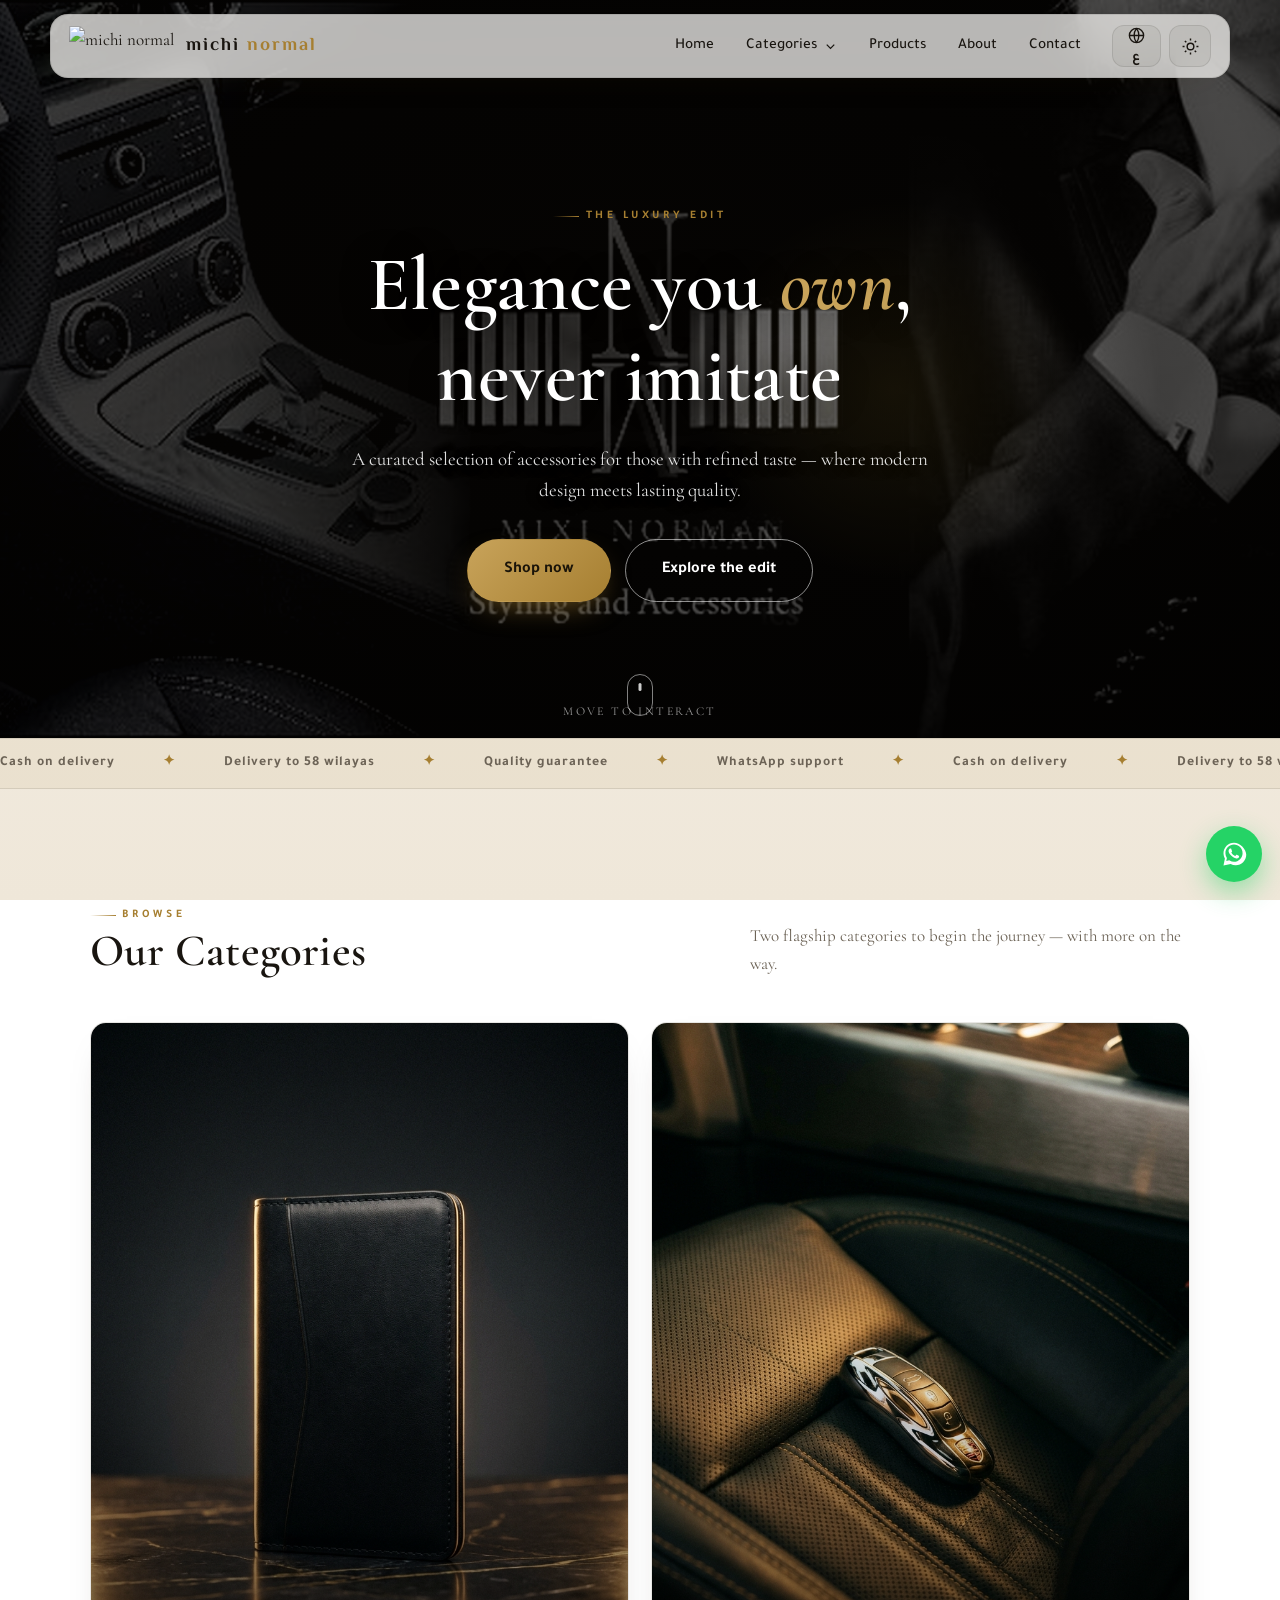
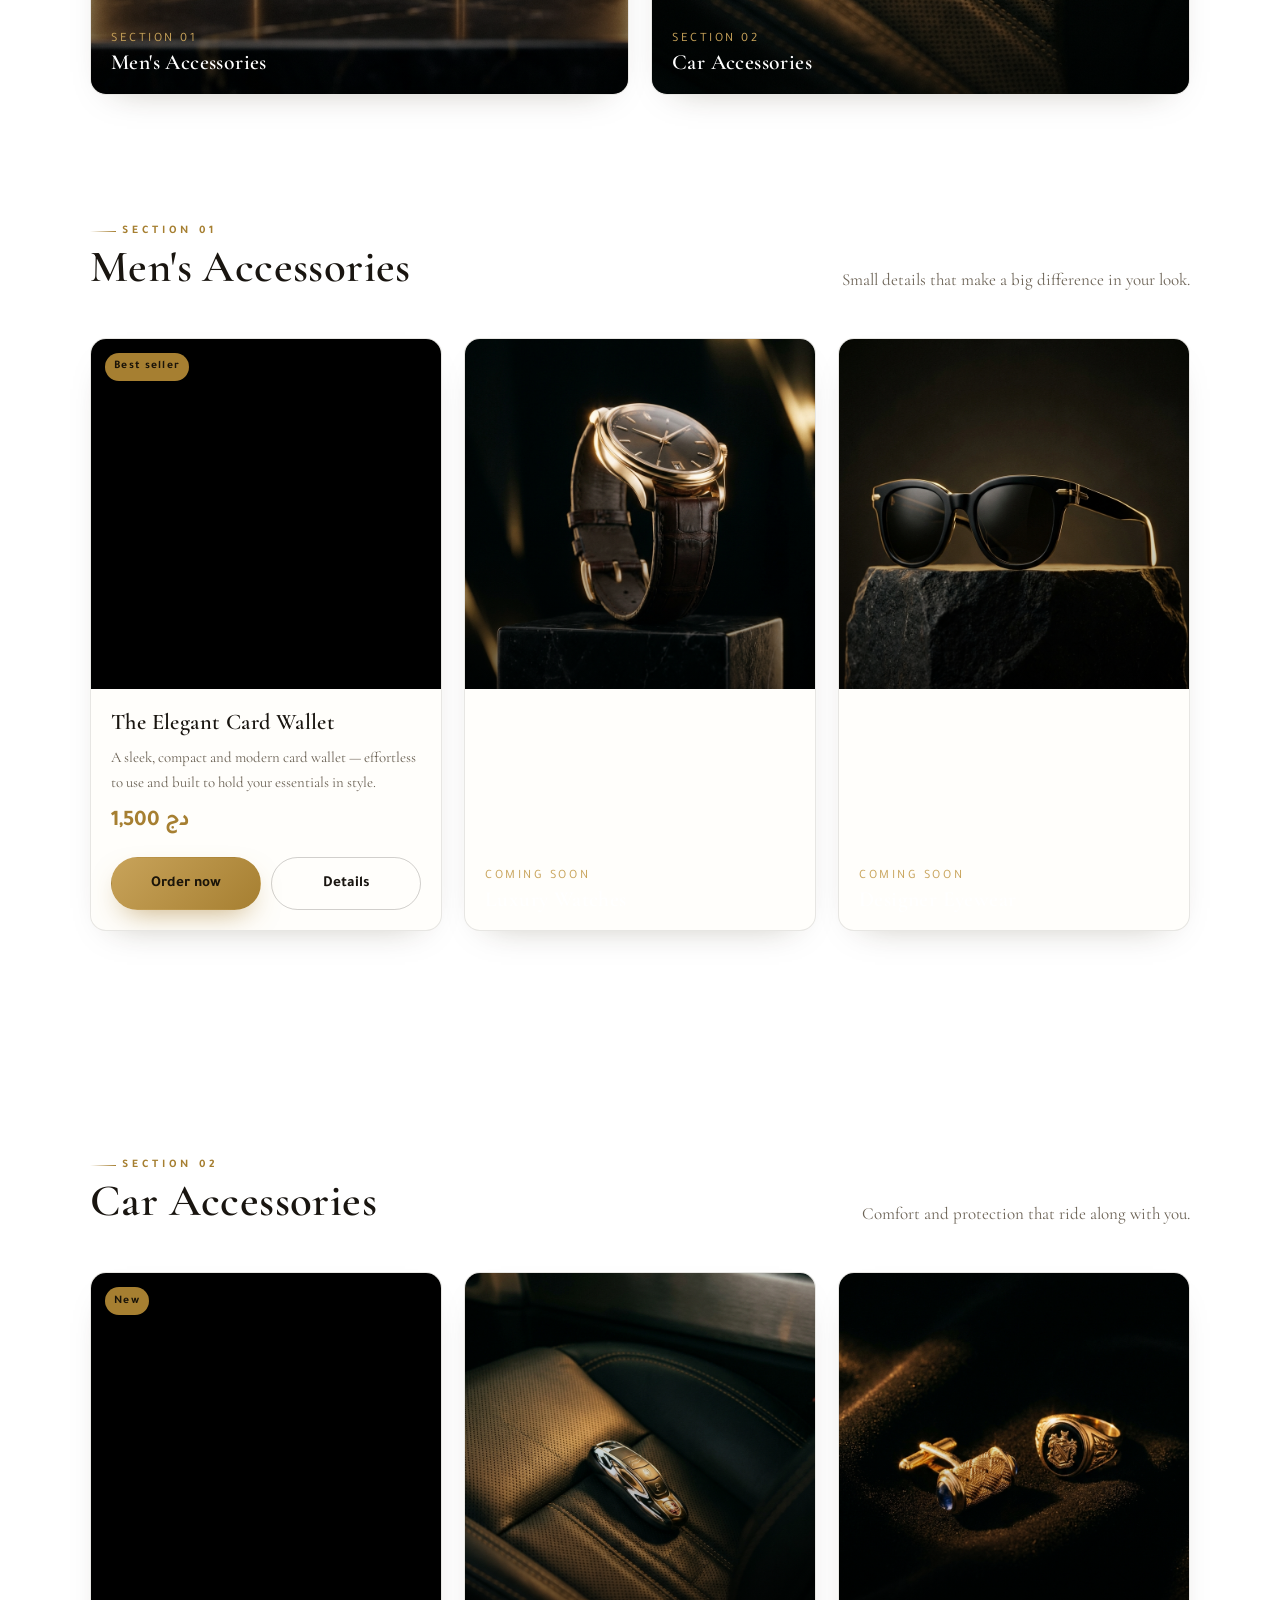
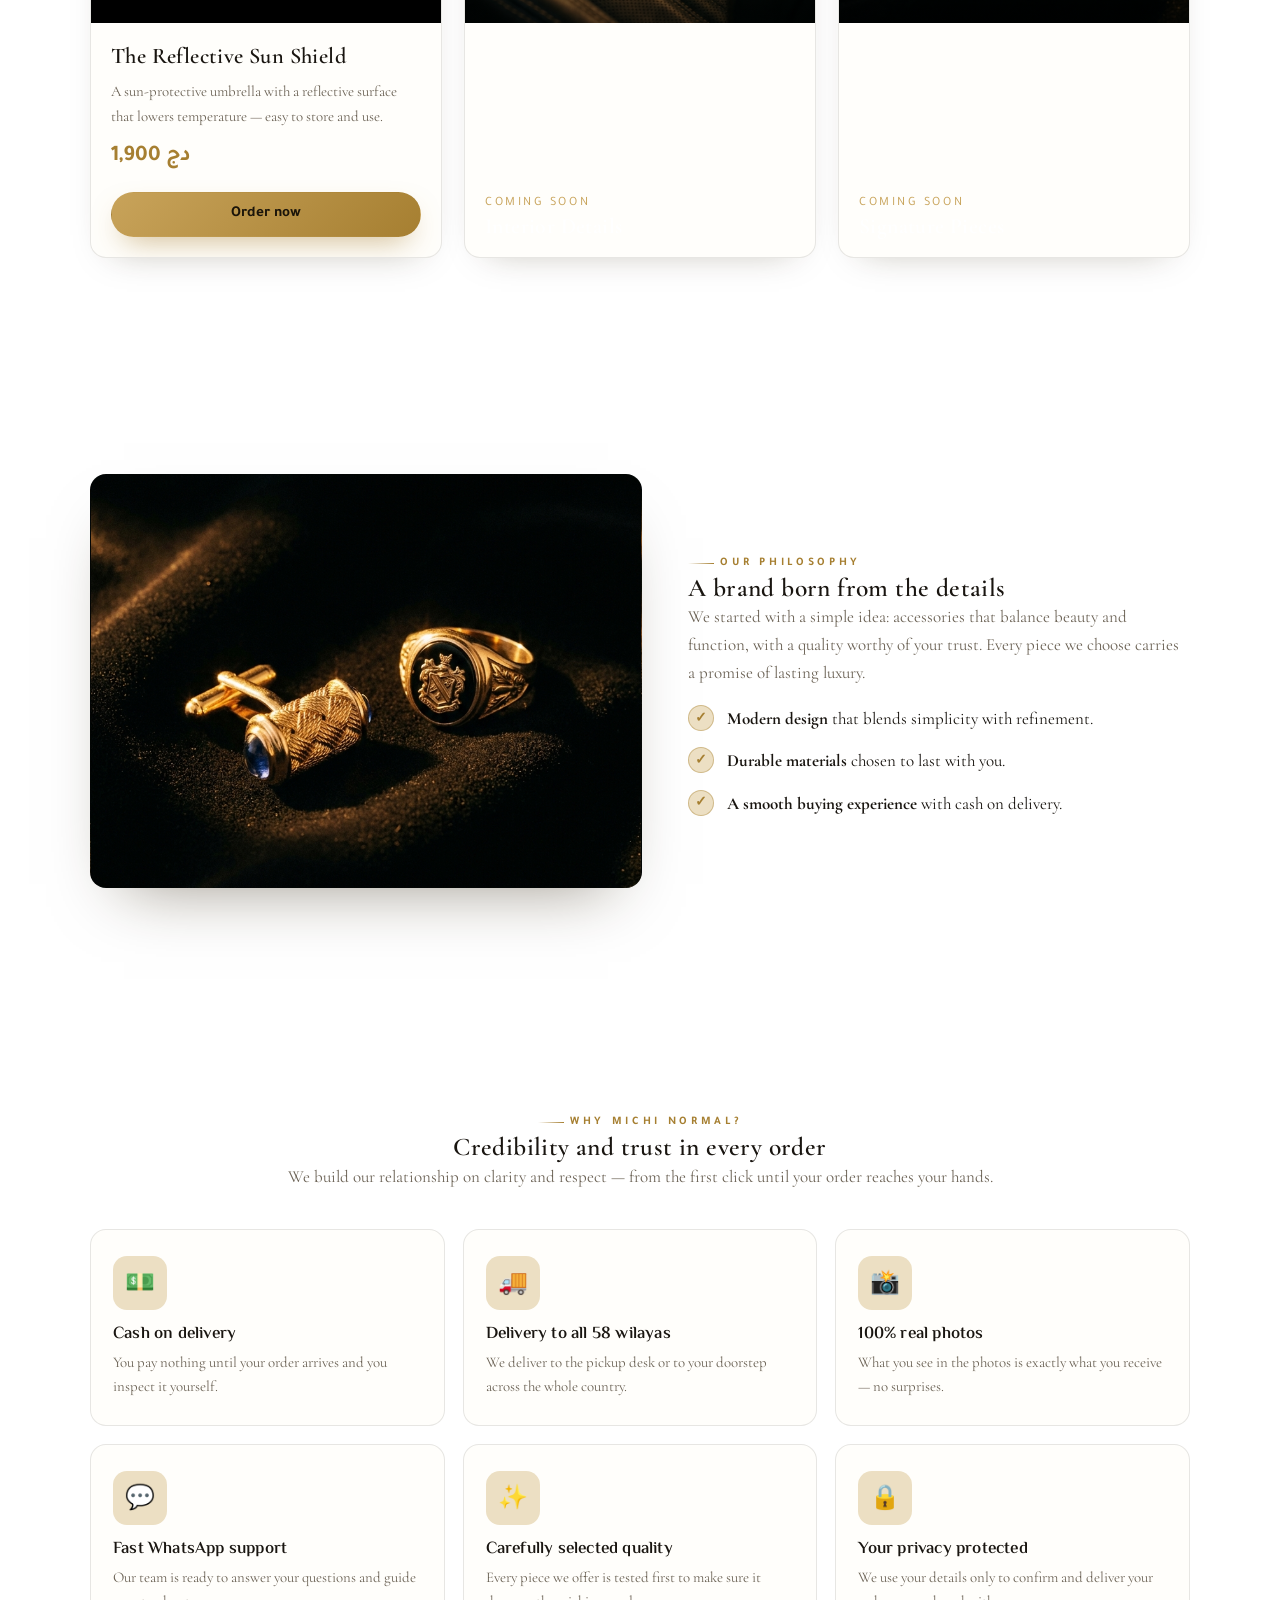
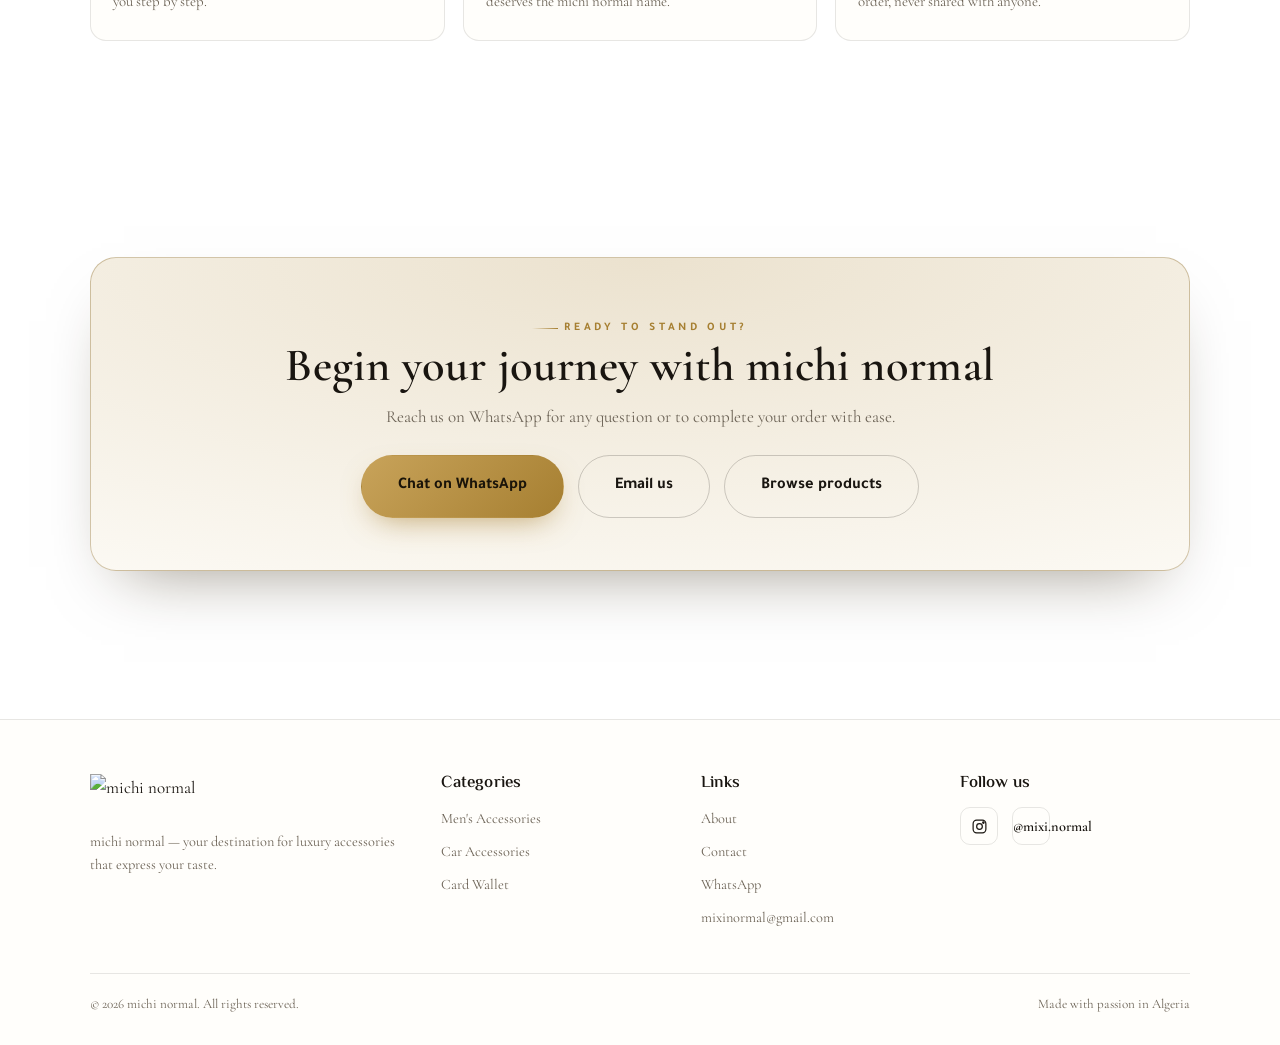
==== index.html @ 21f090bf "Move files to root directory" ====
<!DOCTYPE html>
<html lang="ar" dir="rtl" data-theme="light">
<head>
<meta charset="UTF-8">
<meta name="viewport" content="width=device-width, initial-scale=1.0">
<title>michi normal — إكسسوارات فاخرة</title>
<meta name="description" content="michi normal — متجر الإكسسوارات والملحقات الفاخرة. أناقة تُقتنى.">
<link rel="stylesheet" href="styles.css">
</head>
<body>

<!-- ===================== NAV ===================== -->
<header class="nav">
  <div class="nav-inner">
    <a class="brand" href="#home">
      <img src="https://i.postimg.cc/SR7dsGGh/1000121098.png" alt="michi normal">
      <span class="word">michi <b>normal</b></span>
    </a>

    <nav class="nav-links">
      <a href="#home" data-ar="الرئيسية" data-en="Home">الرئيسية</a>
      <div class="dropdown">
        <button type="button">
          <span data-ar="الأقسام" data-en="Categories">الأقسام</span>
          <svg class="chev" viewBox="0 0 24 24" width="15" height="15" fill="none" stroke="currentColor" stroke-width="2"><path d="M6 9l6 6 6-6"/></svg>
        </button>
        <div class="dropdown-menu">
          <a href="#men">
            <span class="di" style="background-image:url('assets/lux-wallet.png')"></span>
            <span><span data-ar="إكسسوارات رجالية" data-en="Men's Accessories">إكسسوارات رجالية</span><small data-ar="محافظ، ساعات، نظارات" data-en="Wallets, watches, eyewear">محافظ، ساعات، نظارات</small></span>
          </a>
          <a href="#cars">
            <span class="di" style="background-image:url('assets/lux-carkey.png')"></span>
            <span><span data-ar="إكسسوارات سيارات" data-en="Car Accessories">إكسسوارات سيارات</span><small data-ar="لمسات الفخامة داخل سيارتك" data-en="Luxury for your ride">لمسات الفخامة داخل سيارتك</small></span>
          </a>
        </div>
      </div>
      <a href="#products" data-ar="المنتجات" data-en="Products">المنتجات</a>
      <a href="#about" data-ar="من نحن" data-en="About">من نحن</a>
      <a href="#contact" data-ar="تواصل" data-en="Contact">تواصل</a>
    </nav>

    <div class="nav-tools">
      <button class="icon-btn lang-btn" type="button" title="Language">
        <svg viewBox="0 0 24 24" fill="none" stroke="currentColor" stroke-width="1.7"><circle cx="12" cy="12" r="9"/><path d="M3 12h18M12 3a15 15 0 010 18M12 3a15 15 0 000 18"/></svg>
        <span class="lang-label">EN</span>
      </button>
      <button class="icon-btn theme-btn" type="button" title="Theme">
        <svg class="sun" viewBox="0 0 24 24" fill="none" stroke="currentColor" stroke-width="1.8"><circle cx="12" cy="12" r="4.2"/><path d="M12 2v2.5M12 19.5V22M2 12h2.5M19.5 12H22M4.9 4.9l1.8 1.8M17.3 17.3l1.8 1.8M19.1 4.9l-1.8 1.8M6.7 17.3l-1.8 1.8"/></svg>
        <svg class="moon" viewBox="0 0 24 24" fill="none" stroke="currentColor" stroke-width="1.8"><path d="M21 12.8A8.5 8.5 0 1111.2 3 6.6 6.6 0 0021 12.8z"/></svg>
      </button>
      <button class="icon-btn burger" type="button" title="Menu">
        <svg viewBox="0 0 24 24" fill="none" stroke="currentColor" stroke-width="1.9"><path d="M4 7h16M4 12h16M4 17h16"/></svg>
      </button>
    </div>
  </div>
</header>

<!-- mobile panel -->
<div class="mobile-panel">
  <a href="#home" data-ar="الرئيسية" data-en="Home">الرئيسية</a>
  <a href="#men" data-ar="إكسسوارات رجالية" data-en="Men's Accessories">إكسسوارات رجالية</a>
  <a href="#cars" data-ar="إكسسوارات سيارات" data-en="Car Accessories">إكسسوارات سيارات</a>
  <a href="#products" data-ar="المنتجات" data-en="Products">المنتجات</a>
  <a href="#about" data-ar="من نحن" data-en="About">من نحن</a>
  <a href="#contact" data-ar="تواصل" data-en="Contact">تواصل</a>
</div>

<!-- ===================== HERO ===================== -->
<section class="hero" id="home">
  <div class="wrap">
    <span class="eyebrow" data-ar="مجموعة الفخامة" data-en="The Luxury Edit">مجموعة الفخامة</span>
    <h1 data-ar="أناقة <span class='em'>تُقتنى</span>، لا تُقلّد" data-en="Elegance you <span class='em'>own</span>, never imitate">أناقة <span class="em">تُقتنى</span>، لا تُقلّد</h1>
    <p class="lead" data-ar="إكسسوارات وملحقات منتقاة بعناية لأصحاب الذوق الرفيع. قطع تجمع بين التصميم العصري والجودة التي تدوم." data-en="A curated selection of accessories for those with refined taste — where modern design meets lasting quality.">إكسسوارات وملحقات منتقاة بعناية لأصحاب الذوق الرفيع. قطع تجمع بين التصميم العصري والجودة التي تدوم.</p>
    <div class="hero-cta">
      <a class="btn btn-primary btn-lg" href="#products" data-ar="تسوّق الآن" data-en="Shop now">تسوّق الآن</a>
      <a class="btn btn-ghost btn-lg" href="#men" data-ar="اكتشف المجموعة" data-en="Explore the edit">اكتشف المجموعة</a>
    </div>
  </div>
  <a class="hero-scroll" href="#products" aria-label="scroll"></a>

  <!-- interactive banner = hero visual, directly under the texts -->
  <div class="michi-fx" aria-label="michi normal">
    <div class="mfx-stage">
    <img class="mfx-img mfx-base" src="assets/michi-hero.jpg" alt="michi normal" draggable="false">
    <img class="mfx-img mfx-reveal" src="assets/michi-hero.jpg" alt="" aria-hidden="true" draggable="false">
      <div class="mfx-glow"></div>
    </div>
    <span class="fx-tag" data-ar="مرّر للتفاعل" data-en="Move to interact">مرّر للتفاعل</span>
  </div>
</section>

<!-- ===================== STRIP ===================== -->
<div class="strip">
  <div class="strip-track">
    <span data-ar="الدفع عند الاستلام" data-en="Cash on delivery">الدفع عند الاستلام</span>
    <span data-ar="شحن لـ 58 ولاية" data-en="Delivery to 58 wilayas">شحن لـ 58 ولاية</span>
    <span data-ar="ضمان الجودة" data-en="Quality guarantee">ضمان الجودة</span>
    <span data-ar="دعم عبر واتساب" data-en="WhatsApp support">دعم عبر واتساب</span>
    <span data-ar="الدفع عند الاستلام" data-en="Cash on delivery">الدفع عند الاستلام</span>
    <span data-ar="شحن لـ 58 ولاية" data-en="Delivery to 58 wilayas">شحن لـ 58 ولاية</span>
    <span data-ar="ضمان الجودة" data-en="Quality guarantee">ضمان الجودة</span>
    <span data-ar="دعم عبر واتساب" data-en="WhatsApp support">دعم عبر واتساب</span>
  </div>
</div>

<!-- ===================== CATEGORIES ===================== -->
<section class="sec" id="categories">
  <div class="wrap">
    <div class="sec-head reveal">
      <div>
        <span class="eyebrow" data-ar="تصفّح" data-en="Browse">تصفّح</span>
        <h2 data-ar="أقسامنا" data-en="Our Categories">أقسامنا</h2>
      </div>
      <p data-ar="قسمان رئيسيان لبداية رحلة الفخامة، والمزيد قريبًا." data-en="Two flagship categories to begin the journey — with more on the way.">قسمان رئيسيان لبداية رحلة الفخامة، والمزيد قريبًا.</p>
    </div>
    <div class="grid grid-2 reveal">
      <a class="tile" href="#men">
        <div class="ph" style="background-image:url('assets/lux-wallet.png')"></div>
        <div class="cap"><span data-ar="القسم الأول" data-en="Section 01">القسم الأول</span><h3 data-ar="إكسسوارات رجالية" data-en="Men's Accessories">إكسسوارات رجالية</h3></div>
      </a>
      <a class="tile" href="#cars">
        <div class="ph" style="background-image:url('assets/lux-carkey.png')"></div>
        <div class="cap"><span data-ar="القسم الثاني" data-en="Section 02">القسم الثاني</span><h3 data-ar="إكسسوارات سيارات" data-en="Car Accessories">إكسسوارات سيارات</h3></div>
      </a>
    </div>
  </div>
</section>

<!-- ===================== PRODUCTS (anchor) ===================== -->
<div id="products"></div>

<!-- ===================== MEN'S SECTION ===================== -->
<section class="sec" id="men" style="padding-top:10px">
  <div class="wrap">
    <div class="sec-head reveal">
      <div>
        <span class="eyebrow" data-ar="القسم الأول" data-en="Section 01">القسم الأول</span>
        <h2 data-ar="إكسسوارات رجالية" data-en="Men's Accessories">إكسسوارات رجالية</h2>
      </div>
      <p data-ar="تفاصيل صغيرة تصنع فارقًا كبيرًا في إطلالتك." data-en="Small details that make a big difference in your look.">تفاصيل صغيرة تصنع فارقًا كبيرًا في إطلالتك.</p>
    </div>

    <div class="grid grid-3 reveal">
      <!-- Featured real product: card wallet -->
      <article class="product">
        <div class="pimg" style="background-image:url('https://i.postimg.cc/dtgRYpF8/20251028-161040-min.jpg')">
          <span class="badge" data-ar="الأكثر مبيعًا" data-en="Best seller">الأكثر مبيعًا</span>
        </div>
        <div class="pbody">
          <h3 data-ar="محفظة البطاقات الأنيقة" data-en="The Elegant Card Wallet">محفظة البطاقات الأنيقة</h3>
          <p data-ar="محفظة بطاقات عصرية أنيقة وصغيرة، سهلة الاستخدام تتسع لبطاقاتك الأساسية في أناقة." data-en="A sleek, compact and modern card wallet — effortless to use and built to hold your essentials in style.">محفظة بطاقات عصرية أنيقة وصغيرة، سهلة الاستخدام تتسع لبطاقاتك الأساسية في أناقة.</p>
          <div class="price"><span class="now">1,500 دج</span></div>
          <div class="prow">
            <a class="btn btn-primary" href="product-wallet.html" data-ar="اطلب الآن" data-en="Order now">اطلب الآن</a>
            <a class="btn btn-ghost" href="product-wallet.html" data-ar="التفاصيل" data-en="Details">التفاصيل</a>
          </div>
        </div>
      </article>

      <!-- showcase lifestyle: watches -->
      <article class="tile">
        <div class="ph" style="background-image:url('assets/lux-watch.png');aspect-ratio:1/1"></div>
        <div class="cap"><span data-ar="قريبًا" data-en="Coming soon">قريبًا</span><h3 data-ar="ساعات فاخرة" data-en="Luxury Watches">ساعات فاخرة</h3></div>
      </article>

      <!-- showcase lifestyle: eyewear -->
      <article class="tile">
        <div class="ph" style="background-image:url('assets/lux-sunglasses.png');aspect-ratio:1/1"></div>
        <div class="cap"><span data-ar="قريبًا" data-en="Coming soon">قريبًا</span><h3 data-ar="نظارات شمسية" data-en="Designer Eyewear">نظارات شمسية</h3></div>
      </article>
    </div>
  </div>
</section>

<!-- ===================== CARS SECTION ===================== -->
<section class="sec" id="cars">
  <div class="wrap">
    <div class="sec-head reveal">
      <div>
        <span class="eyebrow" data-ar="القسم الثاني" data-en="Section 02">القسم الثاني</span>
        <h2 data-ar="إكسسوارات سيارات" data-en="Car Accessories">إكسسوارات سيارات</h2>
      </div>
      <p data-ar="رفاهية وحماية ترافقك في كل رحلة." data-en="Comfort and protection that ride along with you.">رفاهية وحماية ترافقك في كل رحلة.</p>
    </div>

    <div class="grid grid-3 reveal">
      <!-- real product: reflective sun umbrella -->
      <article class="product">
        <div class="pimg" style="background-image:url('https://i.postimg.cc/xTbJKPJk/1781189340706.png')">
          <span class="badge" data-ar="جديد" data-en="New">جديد</span>
        </div>
        <div class="pbody">
          <h3 data-ar="المظلة العاكسة للشمس" data-en="The Reflective Sun Shield">المظلة العاكسة للشمس</h3>
          <p data-ar="مظلة واقية من الشمس بسطح عاكس، تضمن خفض درجة الحرارة، سهلة التخزين والاستعمال." data-en="A sun-protective umbrella with a reflective surface that lowers temperature — easy to store and use.">مظلة واقية من الشمس بسطح عاكس، تضمن خفض درجة الحرارة، سهلة التخزين والاستعمال.</p>
          <div class="price"><span class="now">1,900 دج</span></div>
          <div class="prow">
            <button class="btn btn-primary" type="button" data-order-name="مظلة واقية من الشمس عاكسة" data-order-price="1900" data-order-img="https://i.postimg.cc/xTbJKPJk/1781189340706.png" data-ar="اطلب الآن" data-en="Order now">اطلب الآن</button>
          </div>
        </div>
      </article>

      <article class="tile">
        <div class="ph" style="background-image:url('assets/lux-carkey.png');aspect-ratio:1/1"></div>
        <div class="cap"><span data-ar="قريبًا" data-en="Coming soon">قريبًا</span><h3 data-ar="لمسات داخلية" data-en="Interior Details">لمسات داخلية</h3></div>
      </article>

      <article class="tile">
        <div class="ph" style="background-image:url('assets/lux-jewelry.png');aspect-ratio:1/1"></div>
        <div class="cap"><span data-ar="قريبًا" data-en="Coming soon">قريبًا</span><h3 data-ar="إكسسوارات مميزة" data-en="Signature Pieces">إكسسوارات مميزة</h3></div>
      </article>
    </div>
  </div>
</section>

<!-- ===================== ABOUT / SPLIT ===================== -->
<section class="sec" id="about">
  <div class="wrap">
    <div class="split">
      <div class="media reveal" style="background-image:url('assets/lux-jewelry.png')"></div>
      <div class="reveal">
        <span class="eyebrow" data-ar="فلسفتنا" data-en="Our philosophy">فلسفتنا</span>
        <h2 data-ar="علامة تولد من التفاصيل" data-en="A brand born from the details">علامة تولد من التفاصيل</h2>
        <p class="muted" data-ar="بدأنا بفكرة بسيطة: تقديم إكسسوارات توازن بين الجمال والوظيفة، بجودة تستحق ثقتك. كل قطعة نختارها تحمل وعدًا بالفخامة التي تدوم." data-en="We started with a simple idea: accessories that balance beauty and function, with a quality worthy of your trust. Every piece we choose carries a promise of lasting luxury.">بدأنا بفكرة بسيطة: تقديم إكسسوارات توازن بين الجمال والوظيفة، بجودة تستحق ثقتك. كل قطعة نختارها تحمل وعدًا بالفخامة التي تدوم.</p>
        <ul class="feature-list">
          <li><span class="ck">✓</span><span data-ar="<b>تصميم عصري</b> يجمع بين البساطة والرقي." data-en="<b>Modern design</b> that blends simplicity with refinement."><b>تصميم عصري</b> يجمع بين البساطة والرقي.</span></li>
          <li><span class="ck">✓</span><span data-ar="<b>خامات متينة</b> مختارة لتدوم معك طويلاً." data-en="<b>Durable materials</b> chosen to last with you."><b>خامات متينة</b> مختارة لتدوم معك طويلاً.</span></li>
          <li><span class="ck">✓</span><span data-ar="<b>تجربة شراء سلسة</b> مع الدفع عند الاستلام." data-en="<b>A smooth buying experience</b> with cash on delivery."><b>تجربة شراء سلسة</b> مع الدفع عند الاستلام.</span></li>
        </ul>
      </div>
    </div>
  </div>
</section>

<!-- ===================== TRUST ===================== -->
<section class="sec" id="trust">
  <div class="wrap">
    <div class="reveal" style="text-align:center;max-width:720px;margin:0 auto 38px">
      <span class="eyebrow" style="justify-content:center" data-ar="لماذا michi normal؟" data-en="Why michi normal?">لماذا michi normal؟</span>
      <h2 data-ar="مصداقية وثقة في كل طلب" data-en="Credibility and trust in every order">مصداقية وثقة في كل طلب</h2>
      <p class="muted" data-ar="نبني علاقتنا معك على الوضوح والاحترام — من أول نقرة حتى وصول طلبك إلى يدك." data-en="We build our relationship on clarity and respect — from the first click until your order reaches your hands.">نبني علاقتنا معك على الوضوح والاحترام — من أول نقرة حتى وصول طلبك إلى يدك.</p>
    </div>
    <div class="trust-grid">
      <div class="trust-card reveal"><div class="ti">💵</div><h4 data-ar="الدفع عند الاستلام" data-en="Cash on delivery">الدفع عند الاستلام</h4><p data-ar="لا تدفع أي دينار إلا بعد أن يصلك الطلب وتعاينه بنفسك." data-en="You pay nothing until your order arrives and you inspect it yourself.">لا تدفع أي دينار إلا بعد أن يصلك الطلب وتعاينه بنفسك.</p></div>
      <div class="trust-card reveal"><div class="ti">🚚</div><h4 data-ar="توصيل لكل 58 ولاية" data-en="Delivery to all 58 wilayas">توصيل لكل 58 ولاية</h4><p data-ar="نوصّل إلى مكتب التوصيل أو إلى باب منزلك في كامل التراب الوطني." data-en="We deliver to the pickup desk or to your doorstep across the whole country.">نوصّل إلى مكتب التوصيل أو إلى باب منزلك في كامل التراب الوطني.</p></div>
      <div class="trust-card reveal"><div class="ti">📸</div><h4 data-ar="صور حقيقية 100%" data-en="100% real photos">صور حقيقية 100%</h4><p data-ar="ما تراه في الصور هو بالضبط ما ستستلمه — بلا مفاجآت." data-en="What you see in the photos is exactly what you receive — no surprises.">ما تراه في الصور هو بالضبط ما ستستلمه — بلا مفاجآت.</p></div>
      <div class="trust-card reveal"><div class="ti">💬</div><h4 data-ar="دعم سريع عبر واتساب" data-en="Fast WhatsApp support">دعم سريع عبر واتساب</h4><p data-ar="فريقنا جاهز للرد على أسئلتك ومرافقتك خطوة بخطوة." data-en="Our team is ready to answer your questions and guide you step by step.">فريقنا جاهز للرد على أسئلتك ومرافقتك خطوة بخطوة.</p></div>
      <div class="trust-card reveal"><div class="ti">✨</div><h4 data-ar="جودة مختارة بعناية" data-en="Carefully selected quality">جودة مختارة بعناية</h4><p data-ar="كل قطعة نطرحها نختبرها أولاً لنضمن أنها تستحق اسم michi normal." data-en="Every piece we offer is tested first to make sure it deserves the michi normal name.">كل قطعة نطرحها نختبرها أولاً لنضمن أنها تستحق اسم michi normal.</p></div>
      <div class="trust-card reveal"><div class="ti">🔒</div><h4 data-ar="خصوصيتك محمية" data-en="Your privacy protected">خصوصيتك محمية</h4><p data-ar="نستعمل معلوماتك فقط لتأكيد طلبك وتوصيله، ولا نشاركها مع أحد." data-en="We use your details only to confirm and deliver your order, never shared with anyone.">نستعمل معلوماتك فقط لتأكيد طلبك وتوصيله، ولا نشاركها مع أحد.</p></div>
    </div>
  </div>
</section>

<!-- ===================== CTA BAND ===================== -->
<section class="sec" id="contact">
  <div class="wrap">
    <div class="band reveal">
      <span class="eyebrow" style="justify-content:center" data-ar="جاهز للتميّز؟" data-en="Ready to stand out?">جاهز للتميّز؟</span>
      <h2 data-ar="ابدأ رحلتك مع michi normal" data-en="Begin your journey with michi normal">ابدأ رحلتك مع michi normal</h2>
      <p data-ar="تواصل معنا عبر واتساب لأي استفسار أو لإتمام طلبك بسهولة." data-en="Reach us on WhatsApp for any question or to complete your order with ease.">تواصل معنا عبر واتساب لأي استفسار أو لإتمام طلبك بسهولة.</p>
      <div class="hero-cta">
        <a class="btn btn-primary btn-lg" href="https://wa.me/213656360457" target="_blank" rel="noopener" data-ar="تواصل عبر واتساب" data-en="Chat on WhatsApp">تواصل عبر واتساب</a>
        <a class="btn btn-ghost btn-lg" href="mailto:mixinormal@gmail.com" data-ar="راسلنا بالبريد" data-en="Email us">راسلنا بالبريد</a>
        <a class="btn btn-ghost btn-lg" href="#products" data-ar="تصفّح المنتجات" data-en="Browse products">تصفّح المنتجات</a>
      </div>
    </div>
  </div>
</section>

<!-- ===================== FOOTER ===================== -->
<footer class="footer">
  <div class="wrap">
    <div class="footer-grid">
      <div>
        <div class="brand"><img src="https://i.postimg.cc/SR7dsGGh/1000121098.png" alt="michi normal"></div>
        <p data-ar="michi normal — وجهتك للإكسسوارات والملحقات الفاخرة التي تعبّر عن ذوقك." data-en="michi normal — your destination for luxury accessories that express your taste.">michi normal — وجهتك للإكسسوارات والملحقات الفاخرة التي تعبّر عن ذوقك.</p>
      </div>
      <div>
        <h4 data-ar="الأقسام" data-en="Categories">الأقسام</h4>
        <a href="#men" data-ar="إكسسوارات رجالية" data-en="Men's Accessories">إكسسوارات رجالية</a>
        <a href="#cars" data-ar="إكسسوارات سيارات" data-en="Car Accessories">إكسسوارات سيارات</a>
        <a href="product-wallet.html" data-ar="محفظة البطاقات" data-en="Card Wallet">محفظة البطاقات</a>
      </div>
      <div>
        <h4 data-ar="روابط" data-en="Links">روابط</h4>
        <a href="#about" data-ar="من نحن" data-en="About">من نحن</a>
        <a href="#contact" data-ar="تواصل معنا" data-en="Contact">تواصل معنا</a>
        <a href="https://wa.me/213656360457" target="_blank" rel="noopener" data-ar="واتساب" data-en="WhatsApp">واتساب</a>
        <a href="mailto:mixinormal@gmail.com">mixinormal@gmail.com</a>
      </div>
      <div>
        <h4 data-ar="تابعنا" data-en="Follow us">تابعنا</h4>
        <div class="soc">
          <a href="https://instagram.com/mixi.normal" target="_blank" rel="noopener" aria-label="Instagram (@mixi.normal)"><svg viewBox="0 0 24 24" fill="none" stroke="currentColor" stroke-width="1.7"><rect x="3" y="3" width="18" height="18" rx="5"/><circle cx="12" cy="12" r="4"/><circle cx="17.5" cy="6.5" r="1" fill="currentColor"/></svg></a>
          <a href="https://instagram.com/mixi.normal" target="_blank" rel="noopener" class="soc-handle">@mixi.normal</a>
        </div>
      </div>
    </div>
    <div class="foot-bottom">
      <span data-ar="© 2026 michi normal. جميع الحقوق محفوظة." data-en="© 2026 michi normal. All rights reserved.">© 2026 michi normal. جميع الحقوق محفوظة.</span>
      <span data-ar="صُنع بشغف في الجزائر" data-en="Made with passion in Algeria">صُنع بشغف في الجزائر</span>
    </div>
  </div>
</footer>

<script src="https://www.gstatic.com/firebasejs/10.7.1/firebase-app-compat.js"></script>
<script src="https://www.gstatic.com/firebasejs/10.7.1/firebase-database-compat.js"></script>
<script src="telegram.js"></script>
<script src="firebase-orders.js"></script>
<script src="michi-hero.js"></script>
<script src="script.js"></script>
</body>
</html>
---- styles.css ----
/* =========================================================
   ÉLITE — Luxury Accessories Store
   Shared stylesheet (storefront + product landing)
   ========================================================= */

@import url('https://fonts.googleapis.com/css2?family=Cormorant+Garamond:wght@400;500;600;700&family=El+Messiri:wght@400;500;600;700&family=Tajawal:wght@300;400;500;700&display=swap');

/* ---------- Theme tokens ---------- */
:root{
  --bg:#f7f3ec;
  --bg-2:#efe7d9;
  --surface:#fffefb;
  --surface-2:#f5efe3;
  --text:#191510;
  --text-soft:#6c6356;
  --gold:#a67f31;
  --gold-2:#c8a35a;
  --gold-soft:#ecdfc3;
  --line:rgba(25,21,16,.10);
  --line-strong:rgba(25,21,16,.20);
  --nav-glass:rgba(255,254,251,.72);
  --shadow:0 30px 64px -34px rgba(45,32,8,.5);
  --shadow-soft:0 14px 36px -24px rgba(45,32,8,.36);
  --radius:16px;
  --maxw:1180px;
  --ease:cubic-bezier(.22,.61,.36,1);
}
:root[data-theme="dark"]{
  --bg:#0b0a08;
  --bg-2:#100e0b;
  --surface:#16130d;
  --surface-2:#1c1812;
  --text:#f3ede1;
  --text-soft:#b1a896;
  --gold:#d9ba76;
  --gold-2:#e8d091;
  --gold-soft:#372f1f;
  --line:rgba(255,255,255,.09);
  --line-strong:rgba(255,255,255,.17);
  --nav-glass:rgba(14,12,9,.55);
  --shadow:0 32px 72px -30px rgba(0,0,0,.85);
  --shadow-soft:0 16px 40px -22px rgba(0,0,0,.7);
}

*{box-sizing:border-box;margin:0;padding:0}
html{scroll-behavior:smooth}
body{
  background:
    radial-gradient(1200px 600px at 85% -10%, color-mix(in srgb,var(--gold) 12%, transparent), transparent 60%),
    linear-gradient(180deg,var(--bg) 0%,var(--bg-2) 100%);
  background-attachment:fixed;
  color:var(--text);
  font-family:'Tajawal','Cormorant Garamond',system-ui,sans-serif;
  font-size:17px;
  line-height:1.65;
  min-height:100vh;
  overflow-x:hidden;
  transition:background .5s var(--ease),color .4s var(--ease);
}
html[dir="ltr"] body{font-family:'Cormorant Garamond','Tajawal',serif}

h1,h2,h3,h4,.display{
  font-family:'El Messiri','Cormorant Garamond',serif;
  font-weight:600;line-height:1.18;letter-spacing:.2px;
}
html[dir="ltr"] h1,html[dir="ltr"] h2,html[dir="ltr"] h3,html[dir="ltr"] .display{
  font-family:'Cormorant Garamond','El Messiri',serif;letter-spacing:.4px;
}
a{color:inherit;text-decoration:none}
img{display:block;max-width:100%}
section{position:relative}
.wrap{max-width:var(--maxw);margin-inline:auto;padding-inline:clamp(18px,5vw,40px)}

.eyebrow{
  display:inline-flex;align-items:center;gap:.55em;
  font-family:'Tajawal',sans-serif;font-size:.72rem;font-weight:700;
  letter-spacing:.32em;text-transform:uppercase;color:var(--gold);
}
.eyebrow::before{content:"";width:26px;height:1px;background:linear-gradient(90deg,transparent,var(--gold))}
.muted{color:var(--text-soft)}
.gold{color:var(--gold)}
.center{text-align:center}

/* ---------- Buttons ---------- */
.btn{
  --bg:var(--gold);
  display:inline-flex;align-items:center;justify-content:center;gap:.6em;
  font-family:'Tajawal',sans-serif;font-weight:700;font-size:.95rem;
  padding:.85em 1.7em;border-radius:999px;cursor:pointer;border:1px solid transparent;
  transition:transform .25s var(--ease),box-shadow .3s var(--ease),background .3s,color .3s;
  white-space:nowrap;
}
.btn:hover{transform:translateY(-2px)}
.btn-primary{
  background:linear-gradient(135deg,var(--gold-2),var(--gold));
  color:#1a1409;box-shadow:0 12px 30px -12px color-mix(in srgb,var(--gold) 70%, transparent);
}
.btn-primary:hover{box-shadow:0 18px 40px -14px color-mix(in srgb,var(--gold) 80%, transparent)}
.btn-ghost{background:transparent;border-color:var(--line-strong);color:var(--text)}
.btn-ghost:hover{border-color:var(--gold);color:var(--gold)}
.btn-block{width:100%}
.btn-lg{padding:1.05em 2.2em;font-size:1.02rem}

/* ---------- Navbar (glassmorphism) ---------- */
.nav{position:fixed;inset:0 0 auto 0;z-index:60;padding:14px clamp(12px,4vw,28px);}
.nav-inner{
  max-width:var(--maxw);margin-inline:auto;
  display:flex;align-items:center;gap:18px;
  padding:10px 18px;border-radius:18px;
  background:var(--nav-glass);
  -webkit-backdrop-filter:blur(18px) saturate(150%);
  backdrop-filter:blur(18px) saturate(150%);
  border:1px solid var(--line);
  box-shadow:var(--shadow-soft);
  transition:background .4s,border-color .4s;
}
.brand{display:flex;align-items:center;gap:12px;margin-inline-end:auto}
.brand img{height:40px;width:auto;object-fit:contain}
.brand .word{font-family:'El Messiri',serif;font-weight:700;font-size:1.15rem;letter-spacing:2px}
.brand .word b{color:var(--gold)}

.nav-links{display:flex;align-items:center;gap:6px}
.nav-links a,.dropdown>button{
  font-family:'Tajawal',sans-serif;font-weight:500;font-size:.95rem;
  color:var(--text);padding:.5em .85em;border-radius:10px;background:none;border:0;cursor:pointer;
  transition:color .25s,background .25s;display:inline-flex;align-items:center;gap:.4em;
}
.nav-links a:hover,.dropdown>button:hover{color:var(--gold);background:color-mix(in srgb,var(--gold) 12%, transparent)}

/* dropdown */
.dropdown{position:relative}
.dropdown>button .chev{transition:transform .3s var(--ease)}
.dropdown.open>button .chev{transform:rotate(180deg)}
.dropdown-menu{
  position:absolute;inset-block-start:calc(100% + 12px);inset-inline-end:0;min-width:230px;
  background:var(--surface);border:1px solid var(--line);border-radius:14px;
  box-shadow:var(--shadow);padding:8px;
  opacity:0;visibility:hidden;transform:translateY(8px);
  transition:opacity .25s var(--ease),transform .25s var(--ease),visibility .25s;
}
.dropdown.open .dropdown-menu{opacity:1;visibility:visible;transform:translateY(0)}
.dropdown-menu a{
  display:flex;align-items:center;gap:12px;padding:11px 12px;border-radius:10px;
  font-family:'Tajawal',sans-serif;font-size:.92rem;transition:background .2s;
}
.dropdown-menu a:hover{background:var(--surface-2);color:var(--gold)}
.dropdown-menu a .di{
  width:38px;height:38px;border-radius:9px;flex:0 0 auto;background-size:cover;background-position:center;
  border:1px solid var(--line);
}
.dropdown-menu a small{display:block;color:var(--text-soft);font-size:.76rem}

.nav-tools{display:flex;align-items:center;gap:8px}
.icon-btn{
  width:42px;height:42px;border-radius:12px;display:grid;place-items:center;cursor:pointer;
  background:color-mix(in srgb,var(--text) 5%, transparent);border:1px solid var(--line);
  color:var(--text);transition:color .25s,border-color .25s,background .25s,transform .25s;
}
.icon-btn:hover{color:var(--gold);border-color:var(--gold);transform:translateY(-2px)}
.lang-btn{width:auto;padding:0 14px;font-family:'Tajawal',sans-serif;font-weight:700;font-size:.85rem;letter-spacing:.5px;gap:.4em}
.icon-btn svg{width:19px;height:19px}
.theme-btn .moon{display:none}
:root[data-theme="dark"] .theme-btn .sun{display:none}
:root[data-theme="dark"] .theme-btn .moon{display:block}

.burger{display:none}

/* ---------- Hero ---------- */
.hero{position:relative;display:grid;place-items:center;min-height:clamp(560px,82vh,820px);padding:118px 20px 56px;text-align:center;overflow:hidden}
.hero .wrap{position:relative;z-index:2;max-width:760px}
.hero .michi-fx{position:absolute;inset:0;z-index:0;margin:0}
.hero .michi-fx .mfx-stage{position:absolute;inset:0;width:100%;height:100%;aspect-ratio:auto;--mr:200px}
.hero .michi-fx::after{content:"";position:absolute;inset:0;z-index:1;pointer-events:none;background:radial-gradient(ellipse 92% 82% at 50% 42%,rgba(8,6,4,.66) 0%,rgba(8,6,4,.44) 55%,rgba(8,6,4,.22) 100%)}
.hero h1{font-size:clamp(2.5rem,6.2vw,4.8rem);margin:.18em 0 .3em;color:#fff;text-shadow:0 2px 34px rgba(0,0,0,.45)}
.hero h1 .em{color:var(--gold-2);font-style:italic}
.hero .lead{max-width:600px;margin:0 auto 1.7em;color:rgba(255,255,255,.88);font-size:clamp(1rem,2.2vw,1.18rem);text-shadow:0 1px 18px rgba(0,0,0,.4)}
.hero-scroll{position:absolute;left:50%;bottom:22px;transform:translateX(-50%);z-index:2;width:26px;height:42px;border:1.5px solid rgba(255,255,255,.5);border-radius:14px;display:block}
.hero-scroll::before{content:"";position:absolute;left:50%;top:8px;width:3px;height:8px;border-radius:2px;background:rgba(255,255,255,.8);transform:translateX(-50%);animation:scrolldot 1.8s var(--ease) infinite}
@keyframes scrolldot{0%{opacity:0;transform:translate(-50%,0)}40%{opacity:1}100%{opacity:0;transform:translate(-50%,14px)}}
.hero-cta{display:flex;gap:14px;justify-content:center;flex-wrap:wrap}
.hero .eyebrow{color:var(--gold)}
.hero .btn-ghost{color:#fff;border-color:rgba(255,255,255,.55)}
.hero .btn-ghost:hover{color:var(--gold);border-color:var(--gold)}

/* 3D rotating carousel (based on user's spec, corrected CSS) */
.scene{
  display:grid;overflow:hidden;
  margin-top:14px;
  height:clamp(330px,46vw,520px);
  perspective:42em;
  font-size:clamp(11px,2.1vw,17px);
  -webkit-mask:linear-gradient(90deg,#0000,#000 18% 82%,#0000);
          mask:linear-gradient(90deg,#0000,#000 18% 82%,#0000);
}
.a3d{
  place-self:center;
  transform-style:preserve-3d;
  animation:ry 44s linear infinite;
}
.scene:hover .a3d{animation-play-state:paused}
@keyframes ry{to{transform:rotateY(1turn)}}
.card{
  --w:17.5em;
  --ba:calc(1turn / var(--n));
  grid-area:1 / 1;
  width:var(--w);aspect-ratio:7 / 10;object-fit:cover;
  border-radius:1.1em;backface-visibility:hidden;
  border:1px solid color-mix(in srgb,var(--gold) 35%, transparent);
  box-shadow:0 24px 50px -20px rgba(0,0,0,.6);
  transform:rotateY(calc(var(--i) * var(--ba)))
            translateZ(calc((.5 * var(--w) + .55em) / tan(.5 * var(--ba))));
}
@media (prefers-reduced-motion:reduce){.a3d{animation-duration:160s}}

/* ---------- Marquee strip ---------- */
.strip{border-block:1px solid var(--line);background:color-mix(in srgb,var(--gold) 8%, transparent);overflow:hidden}
.strip-track{display:flex;gap:48px;white-space:nowrap;padding:13px 0;animation:slide 28s linear infinite;font-family:'Tajawal',sans-serif;font-weight:600;letter-spacing:1px;color:var(--text-soft);font-size:.86rem}
.strip-track span{display:inline-flex;align-items:center;gap:48px}
.strip-track span::after{content:"✦";color:var(--gold)}
@keyframes slide{to{transform:translateX(-50%)}}
html[dir="rtl"] .strip-track{animation-direction:reverse}

/* ---------- Section header ---------- */
.sec{padding:clamp(66px,8.5vw,108px) 0}
.sec-head{display:flex;align-items:flex-end;justify-content:space-between;gap:20px;margin-bottom:44px;flex-wrap:wrap}
.sec-head h2{font-size:clamp(1.8rem,4.4vw,2.8rem)}
.sec-head p{color:var(--text-soft);max-width:440px;margin-top:.4em}

/* ---------- Category / product grids ---------- */
.grid{display:grid;gap:22px}
.grid-3{grid-template-columns:repeat(3,1fr)}
.grid-2{grid-template-columns:repeat(2,1fr)}

.tile{
  position:relative;border-radius:var(--radius);overflow:hidden;
  border:1px solid var(--line);background:var(--surface);box-shadow:var(--shadow-soft);
  transition:transform .4s var(--ease),box-shadow .4s var(--ease),border-color .4s;
}
.tile:hover{transform:translateY(-6px);box-shadow:var(--shadow);border-color:color-mix(in srgb,var(--gold) 40%, transparent)}
.tile .ph{aspect-ratio:4/5;background-size:cover;background-position:center;position:relative;transition:transform .7s var(--ease)}
.tile:hover .ph,.product:hover .pimg{transform:scale(1.06)}
.tile .ph::after{content:"";position:absolute;inset:0;background:linear-gradient(180deg,transparent 40%,rgba(0,0,0,.55))}
.tile .cap{position:absolute;inset-inline:0;bottom:0;padding:18px 20px;color:#fff;z-index:2}
.tile .cap h3{font-size:1.35rem;color:#fff}
.tile .cap span{font-family:'Tajawal',sans-serif;font-size:.8rem;letter-spacing:.2em;text-transform:uppercase;color:var(--gold-2)}

/* product card */
.product{
  display:flex;flex-direction:column;border-radius:var(--radius);overflow:hidden;
  background:var(--surface);border:1px solid var(--line);box-shadow:var(--shadow-soft);
  transition:transform .4s var(--ease),box-shadow .4s var(--ease),border-color .4s;
}
.product:hover{transform:translateY(-6px);box-shadow:var(--shadow);border-color:color-mix(in srgb,var(--gold) 40%, transparent)}
.product .pimg{aspect-ratio:1/1;background:#000 center/cover;position:relative;transition:transform .7s var(--ease)}
.product .badge{position:absolute;inset-block-start:14px;inset-inline-start:14px;background:var(--gold);color:#1a1409;font-family:'Tajawal',sans-serif;font-weight:700;font-size:.72rem;letter-spacing:.1em;padding:.4em .8em;border-radius:999px}
.product .pbody{padding:20px;display:flex;flex-direction:column;gap:10px;flex:1}
.product .pbody h3{font-size:1.4rem}
.product .pbody p{color:var(--text-soft);font-size:.93rem;flex:1}
.price{display:flex;align-items:baseline;gap:10px;font-family:'Tajawal',sans-serif}
.price .now{font-size:1.4rem;font-weight:700;color:var(--gold)}
.price .old{color:var(--text-soft);text-decoration:line-through;font-size:.95rem}
.prow{display:flex;gap:10px;margin-top:6px}
.prow .btn{flex:1}

/* ---------- Trust bar ---------- */
.trust{display:grid;grid-template-columns:repeat(4,1fr);gap:18px}
.trust .t{display:flex;align-items:center;gap:13px;padding:18px;border:1px solid var(--line);border-radius:14px;background:var(--surface)}
.trust .t svg{width:26px;height:26px;color:var(--gold);flex:0 0 auto}
.trust .t b{display:block;font-family:'El Messiri',serif;font-size:1.02rem}
.trust .t small{color:var(--text-soft);font-size:.8rem}

/* ---------- Split feature ---------- */
.split{display:grid;grid-template-columns:1.1fr 1fr;gap:46px;align-items:center}
.split .media{border-radius:var(--radius);overflow:hidden;border:1px solid var(--line);box-shadow:var(--shadow);aspect-ratio:4/3;background:#000 center/cover}
.feature-list{list-style:none;display:flex;flex-direction:column;gap:14px;margin-top:18px}
.feature-list li{display:flex;gap:13px;align-items:flex-start}
.feature-list li .ck{width:26px;height:26px;border-radius:50%;flex:0 0 auto;display:grid;place-items:center;background:var(--gold-soft);color:var(--gold);font-weight:700;font-size:.85rem;border:1px solid color-mix(in srgb,var(--gold) 40%, transparent)}

/* ---------- CTA band ---------- */
.band{
  border-radius:26px;padding:52px clamp(22px,5vw,60px);text-align:center;
  background:radial-gradient(120% 140% at 50% 0%, color-mix(in srgb,var(--gold) 22%, var(--surface)), var(--surface));
  border:1px solid color-mix(in srgb,var(--gold) 30%, var(--line));box-shadow:var(--shadow);
}
.band h2{font-size:clamp(1.8rem,4.5vw,2.9rem)}
.band p{color:var(--text-soft);max-width:520px;margin:.6em auto 1.4em}

/* ---------- Footer ---------- */
.footer{border-top:1px solid var(--line);margin-top:40px;padding:54px 0 30px;background:var(--surface)}
.footer-grid{display:grid;grid-template-columns:1.4fr 1fr 1fr 1fr;gap:30px}
.footer h4{font-family:'El Messiri',serif;margin-bottom:14px;font-size:1.05rem}
.footer a,.footer p{color:var(--text-soft);font-size:.9rem;display:block;margin-bottom:9px;transition:color .2s}
.footer a:hover{color:var(--gold)}
.footer .brand img{height:42px;margin-bottom:14px}
.foot-bottom{border-top:1px solid var(--line);margin-top:34px;padding-top:20px;display:flex;justify-content:space-between;gap:14px;flex-wrap:wrap;color:var(--text-soft);font-size:.82rem}
.soc{display:flex;gap:10px}
.soc a{width:38px;height:38px;border-radius:10px;display:grid;place-items:center;border:1px solid var(--line);color:var(--text)}
.soc a:hover{color:var(--gold);border-color:var(--gold)}
.soc svg{width:17px;height:17px}

/* ---------- Reveal animation ---------- */
.reveal{opacity:0;transform:translateY(26px);transition:opacity .7s var(--ease),transform .7s var(--ease)}
.reveal.in{opacity:1;transform:none}

/* ---------- Mobile menu panel ---------- */
.mobile-panel{
  position:fixed;inset:0;z-index:70;background:color-mix(in srgb,var(--bg) 75%, transparent);
  -webkit-backdrop-filter:blur(14px);backdrop-filter:blur(14px);
  display:flex;flex-direction:column;padding:90px 28px 28px;gap:6px;
  transform:translateX(110%);transition:transform .4s var(--ease);visibility:hidden;
}
html[dir="ltr"] .mobile-panel{transform:translateX(-110%)}
.mobile-panel.open{transform:none;visibility:visible}
.mobile-panel a{font-family:'El Messiri',serif;font-size:1.5rem;padding:14px 4px;border-bottom:1px solid var(--line)}
.mobile-panel a:hover{color:var(--gold)}

/* ---------- Landing-specific ---------- */
.lp-hero{padding-top:140px}
.lp-grid{display:grid;grid-template-columns:1fr 1fr;gap:46px;align-items:center}
.gallery{display:flex;flex-direction:column;gap:14px}
.gallery .main{border-radius:var(--radius);overflow:hidden;border:1px solid var(--line);box-shadow:var(--shadow);aspect-ratio:1/1;background:#000 center/cover}
.thumbs{display:grid;grid-template-columns:repeat(3,1fr);gap:12px}
.thumbs button{aspect-ratio:1/1;border-radius:12px;overflow:hidden;border:2px solid var(--line);background:#000 center/cover;cursor:pointer;padding:0;transition:border-color .25s}
.thumbs button.active{border-color:var(--gold)}
.stars{color:var(--gold);letter-spacing:2px}
.lp-price{display:flex;align-items:baseline;gap:14px;margin:8px 0 4px}
.lp-price .now{font-family:'Tajawal',sans-serif;font-weight:700;font-size:2.1rem;color:var(--gold)}
.lp-price .old{text-decoration:line-through;color:var(--text-soft)}
.lp-price .save{background:var(--gold-soft);color:var(--gold);font-family:'Tajawal',sans-serif;font-weight:700;font-size:.8rem;padding:.3em .7em;border-radius:999px}

/* order form */
.order-card{background:var(--surface);border:1px solid var(--line);border-radius:var(--radius);padding:26px;box-shadow:var(--shadow-soft)}
.field{margin-bottom:14px}
.field label{display:block;font-family:'Tajawal',sans-serif;font-weight:500;font-size:.86rem;margin-bottom:6px}
.field input,.field select{
  width:100%;padding:.85em 1em;border-radius:12px;border:1px solid var(--line-strong);
  background:var(--bg);color:var(--text);font-family:'Tajawal',sans-serif;font-size:.95rem;
  transition:border-color .25s,box-shadow .25s;
}
.field input:focus,.field select:focus{outline:none;border-color:var(--gold);box-shadow:0 0 0 3px color-mix(in srgb,var(--gold) 22%, transparent)}
.qty{display:flex;align-items:center;gap:0;width:max-content;border:1px solid var(--line-strong);border-radius:12px;overflow:hidden}
.qty button{width:42px;height:44px;background:var(--surface-2);border:0;color:var(--text);font-size:1.2rem;cursor:pointer}
.qty input{width:54px;text-align:center;border:0;border-inline:1px solid var(--line);border-radius:0}
.order-ok{display:none;background:var(--gold-soft);border:1px solid color-mix(in srgb,var(--gold) 40%, transparent);color:var(--text);border-radius:12px;padding:16px;margin-top:12px;font-family:'Tajawal',sans-serif}
.order-ok.show{display:block}

.faq details{border:1px solid var(--line);border-radius:14px;padding:4px 18px;margin-bottom:12px;background:var(--surface)}
.faq summary{cursor:pointer;padding:14px 0;font-family:'El Messiri',serif;font-size:1.1rem;list-style:none;display:flex;justify-content:space-between;align-items:center}
.faq summary::-webkit-details-marker{display:none}
.faq summary::after{content:"+";color:var(--gold);font-size:1.4rem}
.faq details[open] summary::after{content:"–"}
.faq p{color:var(--text-soft);padding:0 0 16px}

.steps{display:grid;grid-template-columns:repeat(3,1fr);gap:18px}
.step{padding:22px;border:1px solid var(--line);border-radius:14px;background:var(--surface);text-align:center}
.step .n{width:46px;height:46px;border-radius:50%;margin:0 auto 12px;display:grid;place-items:center;background:var(--gold-soft);color:var(--gold);font-family:'El Messiri',serif;font-weight:700;font-size:1.2rem;border:1px solid color-mix(in srgb,var(--gold) 40%, transparent)}

/* ---------- Responsive ---------- */
@media (max-width:980px){
  .footer-grid{grid-template-columns:1fr 1fr}
  .split,.lp-grid{grid-template-columns:1fr;gap:30px}
  .trust{grid-template-columns:1fr 1fr}
}
@media (max-width:760px){
  .nav-links,.nav-tools .desktop-only{display:none}
  .burger{display:grid}
  .grid-3{grid-template-columns:1fr 1fr}
  .steps{grid-template-columns:1fr}
}
@media (max-width:560px){
  body{font-size:16px}
  .grid-3,.grid-2,.trust{grid-template-columns:1fr}
  .footer-grid{grid-template-columns:1fr}
  .sec{padding:54px 0}
}

/* ===================== ORDER MODAL & SUCCESS ===================== */
.mn-modal{position:fixed;inset:0;z-index:9000;display:none;align-items:center;justify-content:center;padding:16px;background:rgba(10,8,6,.55);backdrop-filter:blur(6px);-webkit-backdrop-filter:blur(6px)}
.mn-modal.open{display:flex}
.mn-modal-card{position:relative;width:100%;max-width:440px;max-height:92vh;overflow:auto;background:var(--surface,#fff);color:var(--ink,#1a1a1a);border:1px solid var(--line,rgba(0,0,0,.08));border-radius:22px;padding:26px 22px;box-shadow:0 30px 80px rgba(0,0,0,.4)}
.mn-close{position:absolute;inset-inline-end:14px;top:12px;background:transparent;border:0;font-size:1.3rem;line-height:1;color:var(--muted,#888);cursor:pointer}
.mn-modal-head{display:flex;gap:14px;align-items:center;margin-bottom:18px}
.mn-modal-img{width:64px;height:64px;border-radius:14px;background-size:cover;background-position:center;flex:0 0 auto;box-shadow:0 6px 18px rgba(0,0,0,.18)}
.mn-modal-head h3{margin:0;font-size:1.12rem}
.mn-modal-price{color:var(--gold,#b8860b);font-weight:800;margin-top:4px}
.mn-success{position:fixed;inset:0;z-index:9500;display:flex;align-items:center;justify-content:center;padding:16px;background:rgba(10,8,6,.6);backdrop-filter:blur(6px)}
.mn-success-card{background:var(--surface,#fff);color:var(--ink,#1a1a1a);max-width:420px;width:100%;border-radius:22px;padding:30px 24px;text-align:center;box-shadow:0 30px 80px rgba(0,0,0,.45);border-top:5px solid var(--gold,#b8860b)}
.mn-check{width:70px;height:70px;border-radius:50%;margin:0 auto 12px;display:flex;align-items:center;justify-content:center;font-size:2.2rem;color:#fff;background:linear-gradient(135deg,#1e9e5a,#0c7a40)}
.mn-success-card h3{margin:.2em 0;font-size:1.5rem}
.mn-success-card p{color:var(--muted,#666);margin:.3em 0 1em}
.mn-ok-box{background:rgba(184,134,11,.08);border-radius:12px;padding:10px 14px;display:inline-block;text-align:start;margin-bottom:16px}
.mn-ok-row{font-size:.92rem;margin:2px 0}
.mn-success-close{display:block;margin:12px auto 0;background:transparent;border:0;color:var(--muted,#888);cursor:pointer;font-size:.9rem}

/* ===== trust section ===== */
.trust-grid{display:grid;grid-template-columns:repeat(3,1fr);gap:18px}
@media(max-width:880px){.trust-grid{grid-template-columns:repeat(2,1fr)}}
@media(max-width:560px){.trust-grid{grid-template-columns:1fr}}
.trust-card{background:var(--surface);border:1px solid var(--line);border-radius:var(--radius);padding:26px 22px;transition:transform .3s var(--ease),box-shadow .3s var(--ease)}
.trust-card:hover{transform:translateY(-5px);box-shadow:var(--shadow)}
.trust-card .ti{font-size:24px;width:54px;height:54px;display:flex;align-items:center;justify-content:center;border-radius:14px;background:var(--gold-soft);margin-bottom:14px}
.trust-card h4{margin:0 0 6px;font-size:1.06rem;color:var(--text)}
.trust-card p{margin:0;color:var(--text-soft);font-size:.93rem;line-height:1.65}
/* ===== floating whatsapp ===== */
.wa-float{position:fixed;inset-inline-end:18px;bottom:18px;z-index:60;width:56px;height:56px;border-radius:50%;background:#25D366;color:#fff;display:flex;align-items:center;justify-content:center;box-shadow:0 10px 26px rgba(37,211,102,.45);animation:waPulse 2.4s infinite}
.wa-float:hover{transform:scale(1.08)}
@keyframes waPulse{0%{box-shadow:0 0 0 0 rgba(37,211,102,.5)}70%{box-shadow:0 0 0 16px rgba(37,211,102,0)}100%{box-shadow:0 0 0 0 rgba(37,211,102,0)}}

.soc-handle{display:inline-flex;align-items:center;font-weight:600;color:var(--text-soft);margin-inline-start:4px}
.soc-handle:hover{color:var(--gold)}


/* ===== Interactive spotlight banner (under hero) ===== */
.michi-fx{ width:100%; background:#000; position:relative; overflow:hidden; margin:0; }
.michi-fx .mfx-stage{
  position:relative; width:100%; aspect-ratio:1700/629; overflow:hidden;
  --mx:50%; --my:50%; --mr:160px; cursor:crosshair; background:#000;
}
.michi-fx .mfx-img{
  position:absolute; inset:0; width:100%; height:100%;
  object-fit:cover; display:block; user-select:none; -webkit-user-drag:none;
}
.michi-fx .mfx-base{ filter:grayscale(.55) brightness(.5) contrast(1.05); }
.michi-fx .mfx-reveal{
  transform:scale(1.05); transform-origin:var(--mx) var(--my);
  -webkit-mask-image:radial-gradient(circle var(--mr) at var(--mx) var(--my), #000 0%, #000 55%, rgba(0,0,0,.25) 80%, transparent 100%);
  mask-image:radial-gradient(circle var(--mr) at var(--mx) var(--my), #000 0%, #000 55%, rgba(0,0,0,.25) 80%, transparent 100%);
}
.michi-fx .mfx-glow{
  position:absolute; inset:0; pointer-events:none; mix-blend-mode:screen;
  background:radial-gradient(circle calc(var(--mr) + 14px) at var(--mx) var(--my), rgba(212,175,55,.18) 0%, transparent 70%);
}
.michi-fx .fx-tag{
  position:absolute; left:50%; bottom:16px; transform:translateX(-50%); z-index:3;
  font-size:12px; letter-spacing:.2em; text-transform:uppercase;
  color:rgba(255,255,255,.6); pointer-events:none; user-select:none;
}
@media (max-width:600px){
  .michi-fx .mfx-stage{ --mr:120px; }
  .michi-fx .fx-tag{ font-size:10px; bottom:10px; }
}
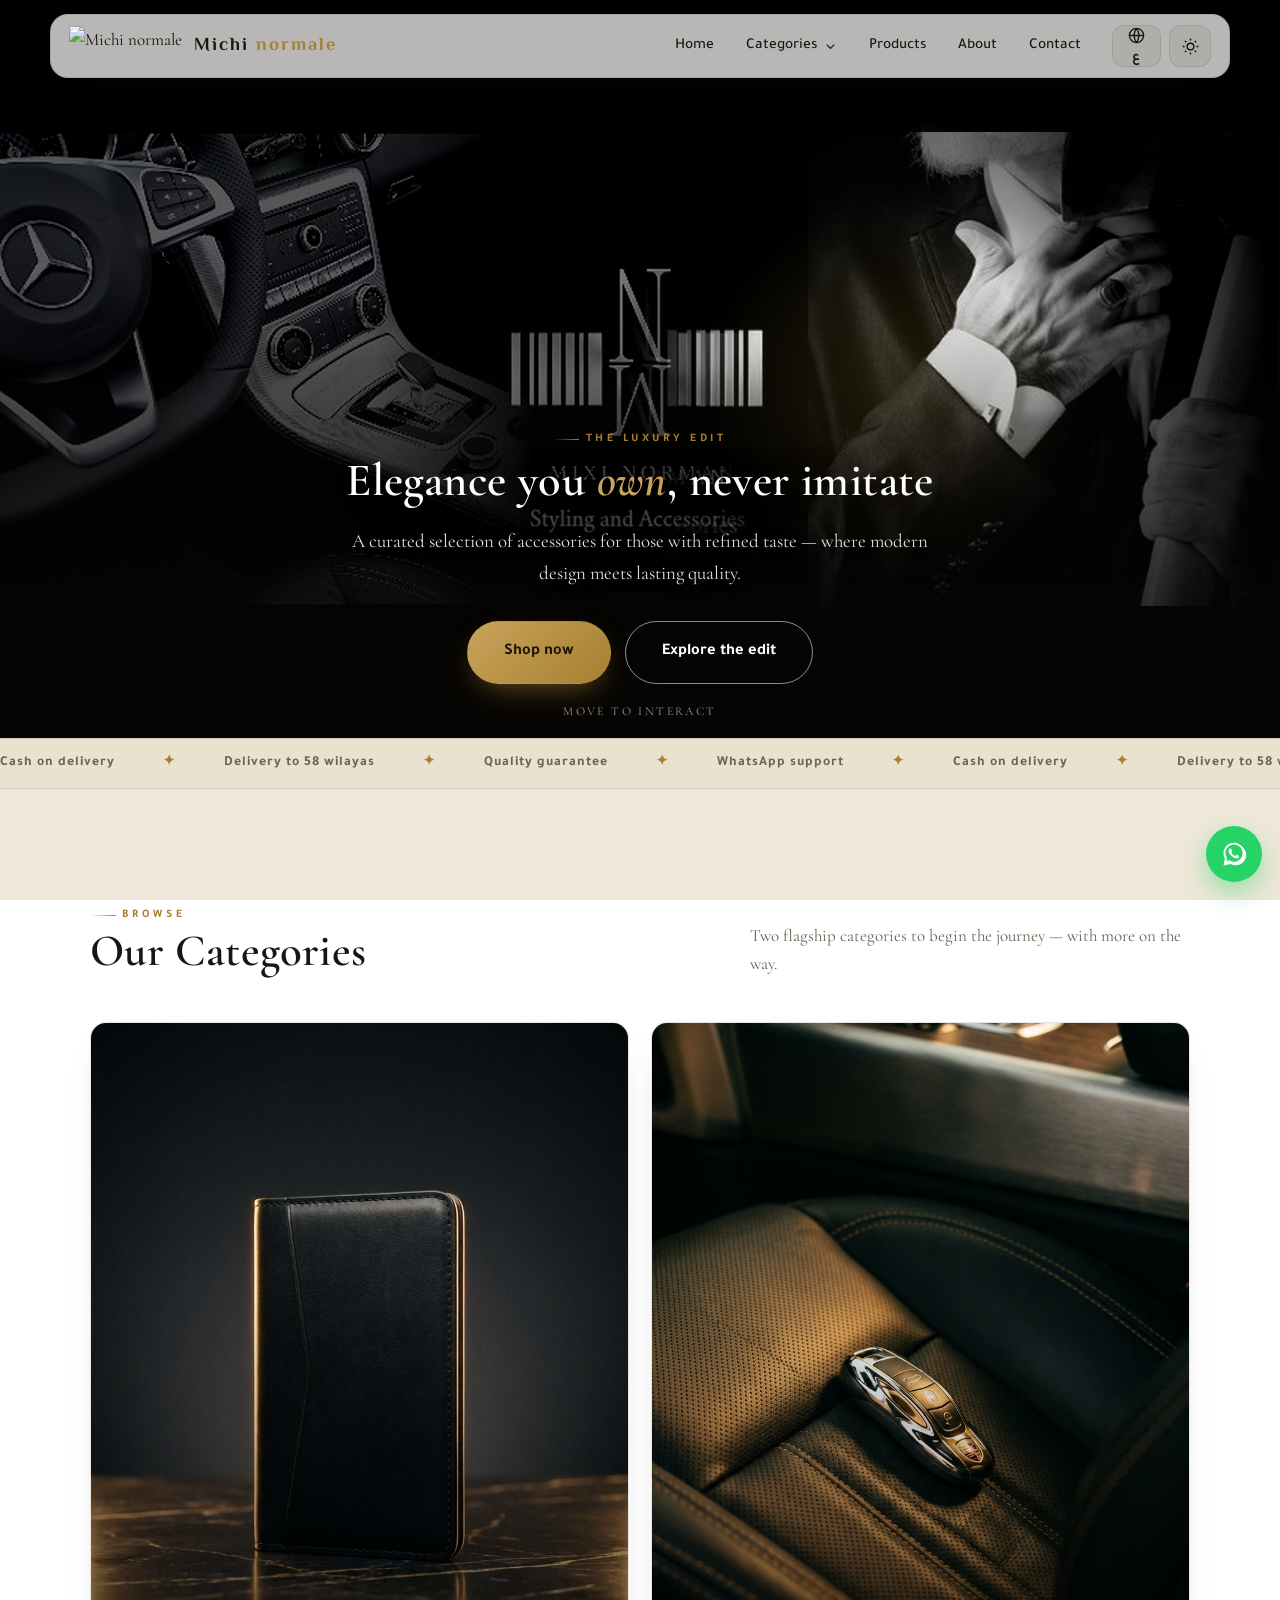
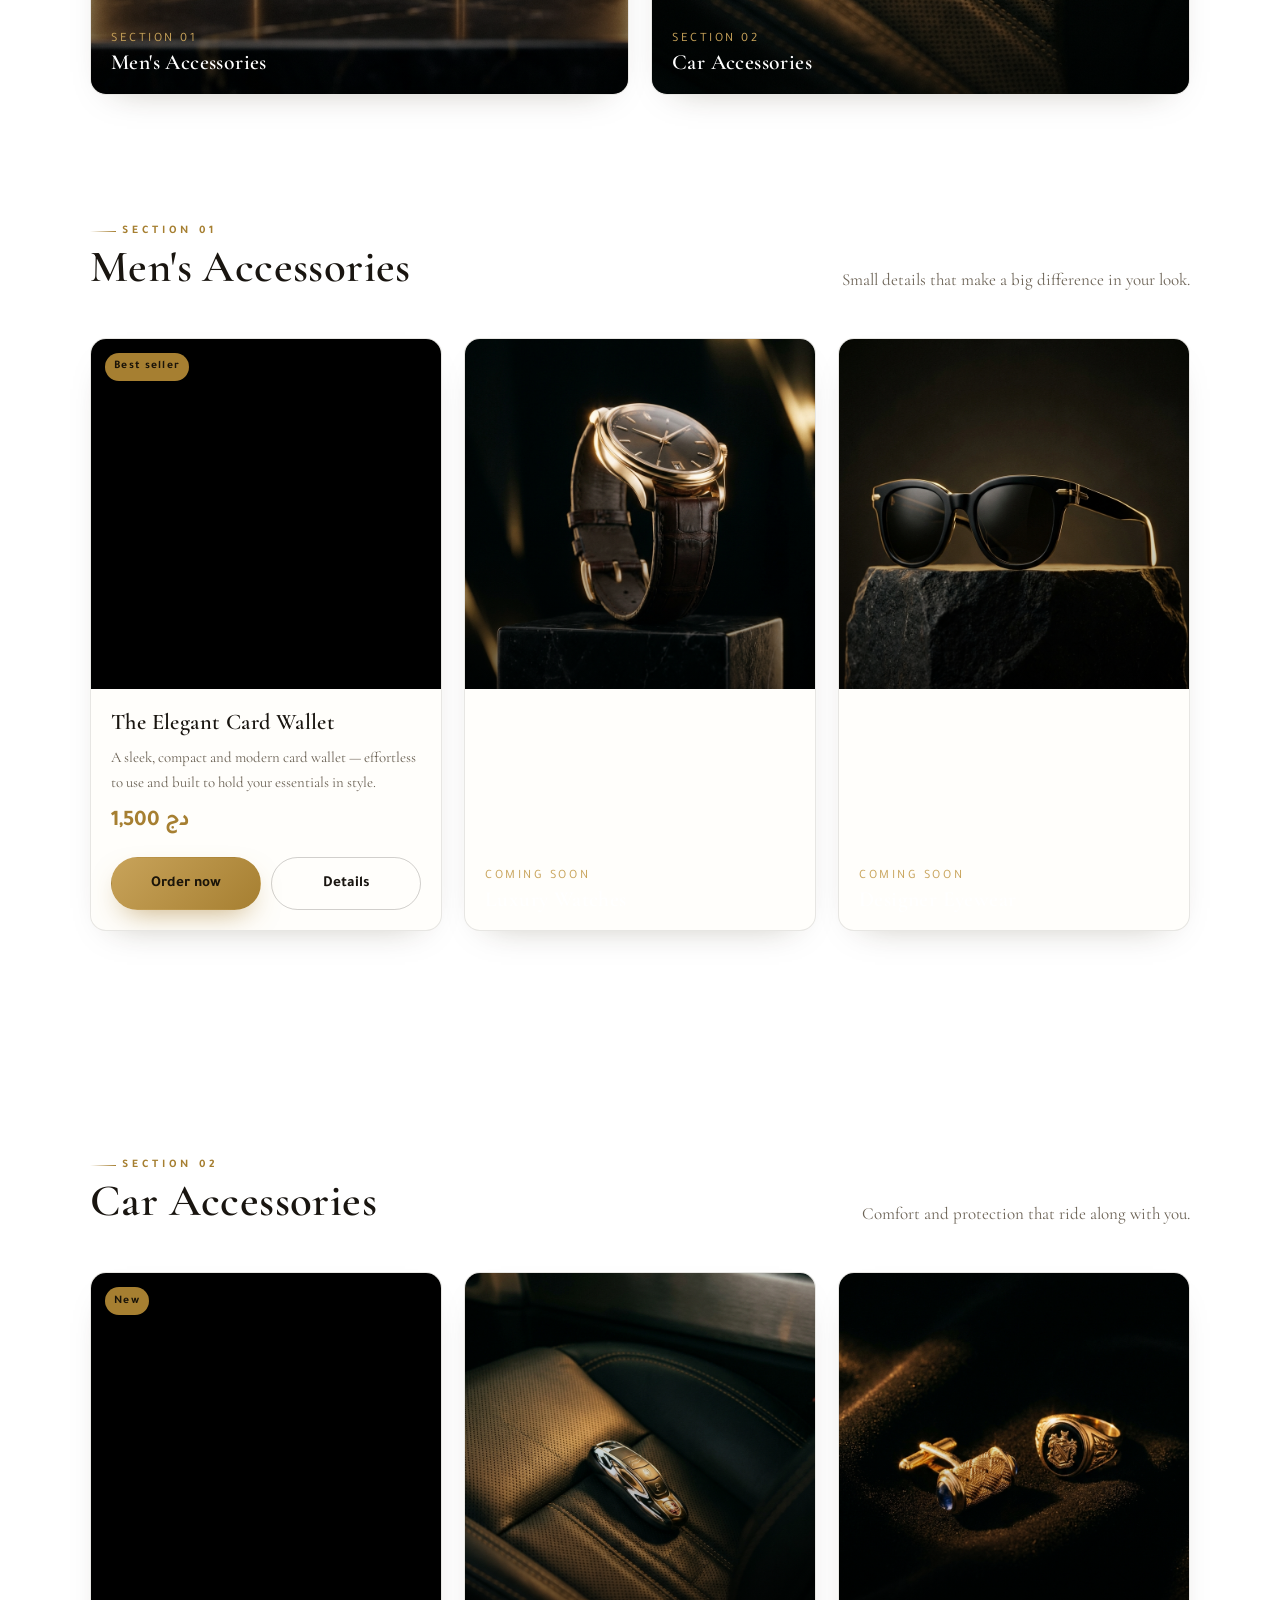
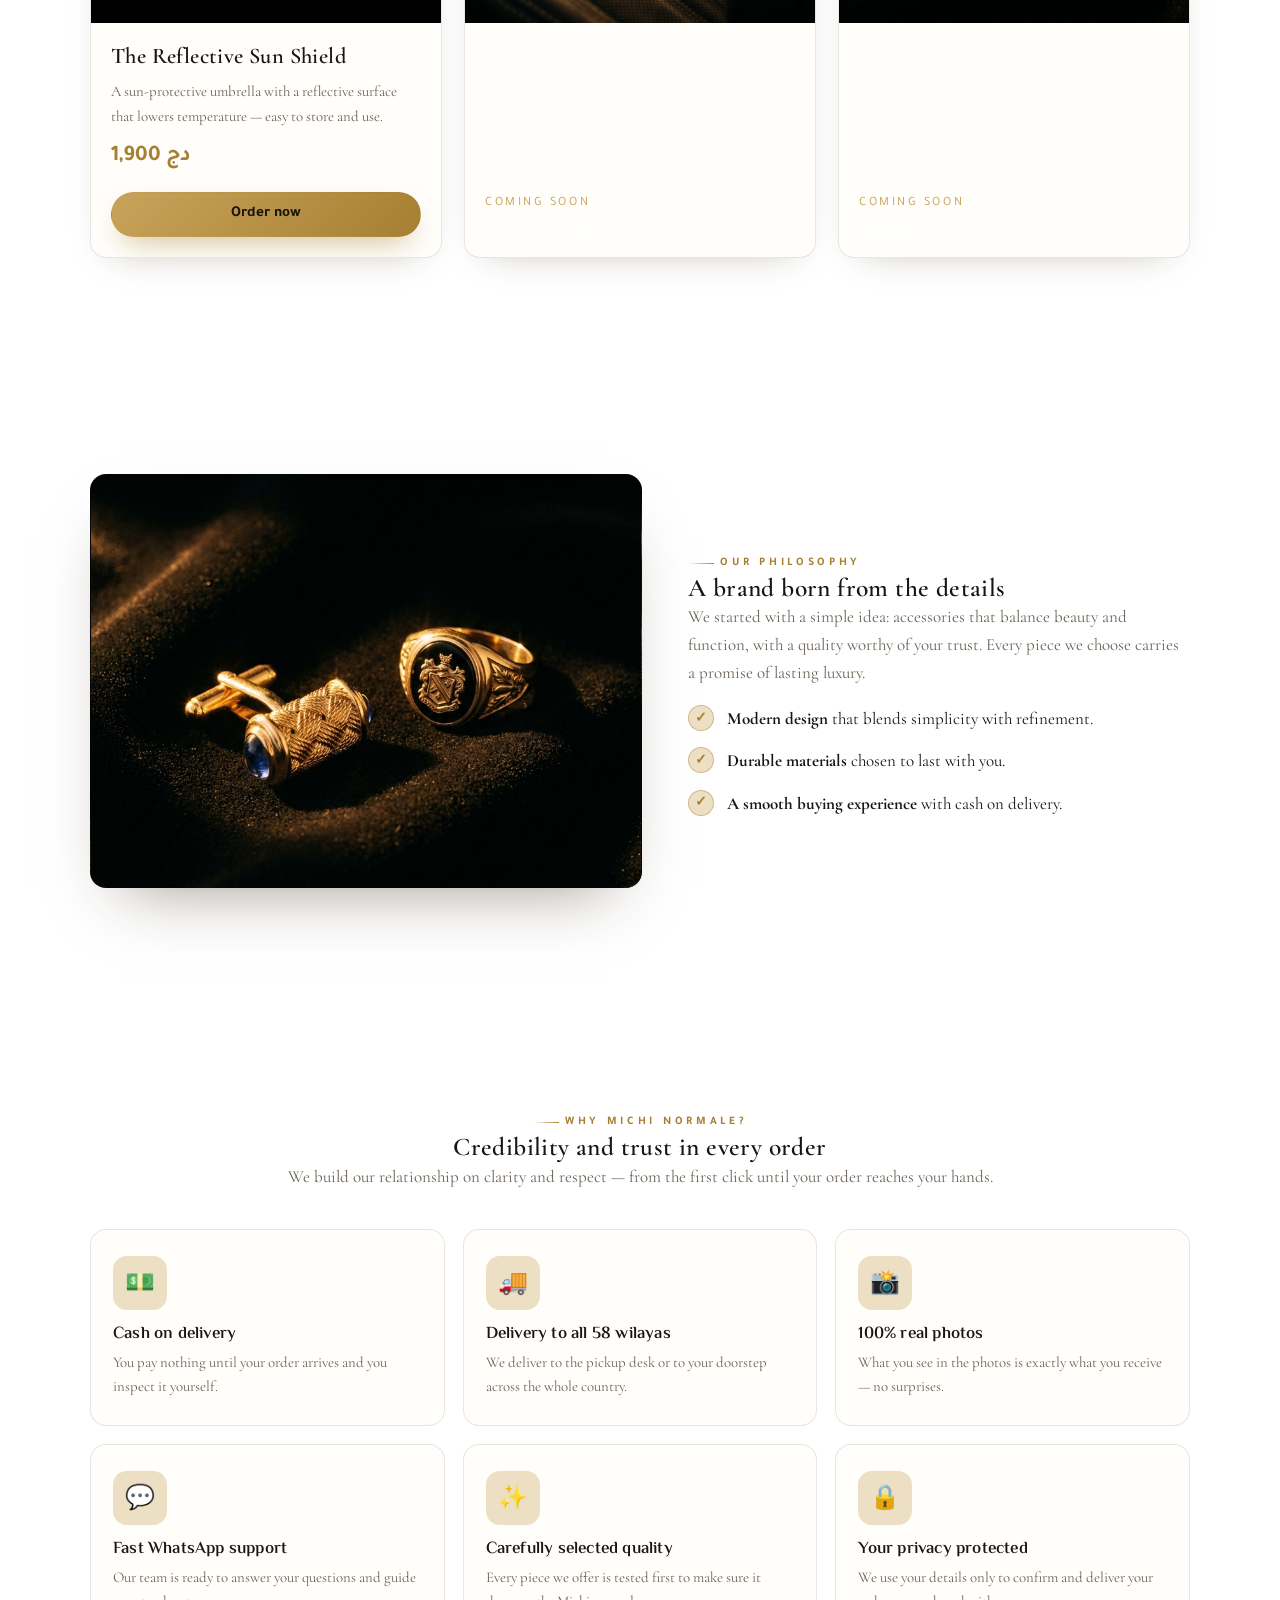
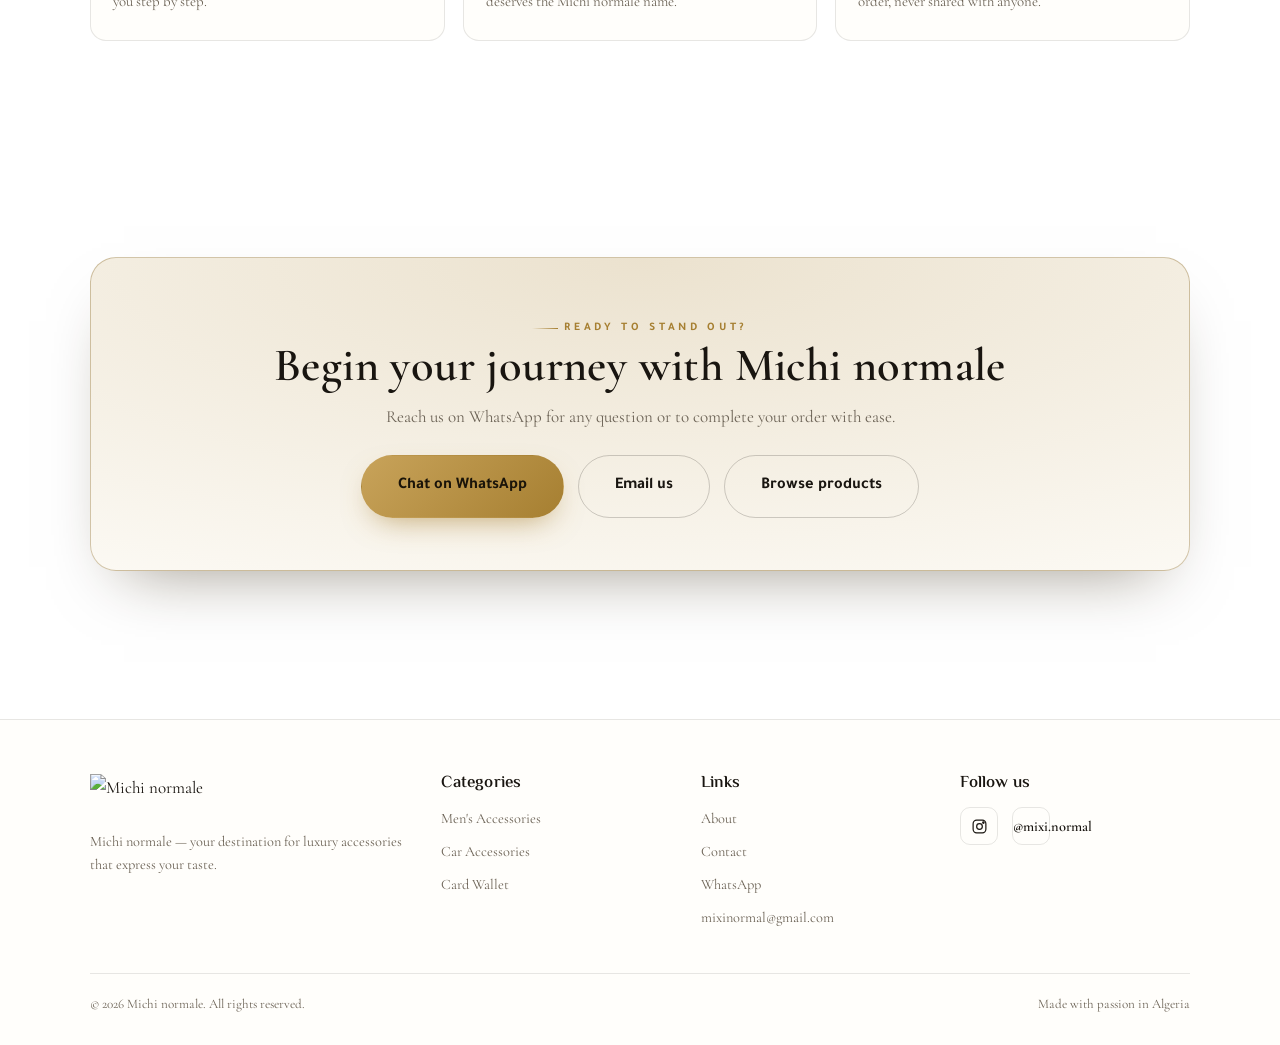
==== commit b093b0e3: "Add files via upload" ====
--- a/index.html
+++ b/index.html
@@ -3,8 +3,8 @@
 <head>
 <meta charset="UTF-8">
 <meta name="viewport" content="width=device-width, initial-scale=1.0">
-<title>michi normal — إكسسوارات فاخرة</title>
-<meta name="description" content="michi normal — متجر الإكسسوارات والملحقات الفاخرة. أناقة تُقتنى.">
+<title>Michi normale — إكسسوارات فاخرة</title>
+<meta name="description" content="Michi normale — متجر الإكسسوارات والملحقات الفاخرة. أناقة تُقتنى.">
 <link rel="stylesheet" href="styles.css">
 </head>
 <body>
@@ -13,8 +13,8 @@
 <header class="nav">
   <div class="nav-inner">
     <a class="brand" href="#home">
-      <img src="https://i.postimg.cc/SR7dsGGh/1000121098.png" alt="michi normal">
-      <span class="word">michi <b>normal</b></span>
+      <img src="https://i.postimg.cc/SR7dsGGh/1000121098.png" alt="Michi normale">
+      <span class="word">Michi <b>normale</b></span>
     </a>
 
     <nav class="nav-links">
@@ -77,12 +77,11 @@
       <a class="btn btn-ghost btn-lg" href="#men" data-ar="اكتشف المجموعة" data-en="Explore the edit">اكتشف المجموعة</a>
     </div>
   </div>
-  <a class="hero-scroll" href="#products" aria-label="scroll"></a>
 
   <!-- interactive banner = hero visual, directly under the texts -->
-  <div class="michi-fx" aria-label="michi normal">
+  <div class="michi-fx" aria-label="Michi normale">
     <div class="mfx-stage">
-    <img class="mfx-img mfx-base" src="assets/michi-hero.jpg" alt="michi normal" draggable="false">
+    <img class="mfx-img mfx-base" src="assets/michi-hero.jpg" alt="Michi normale" draggable="false">
     <img class="mfx-img mfx-reveal" src="assets/michi-hero.jpg" alt="" aria-hidden="true" draggable="false">
       <div class="mfx-glow"></div>
     </div>
@@ -236,7 +235,7 @@
 <section class="sec" id="trust">
   <div class="wrap">
     <div class="reveal" style="text-align:center;max-width:720px;margin:0 auto 38px">
-      <span class="eyebrow" style="justify-content:center" data-ar="لماذا michi normal؟" data-en="Why michi normal?">لماذا michi normal؟</span>
+      <span class="eyebrow" style="justify-content:center" data-ar="لماذا Michi normale؟" data-en="Why Michi normale?">لماذا Michi normale؟</span>
       <h2 data-ar="مصداقية وثقة في كل طلب" data-en="Credibility and trust in every order">مصداقية وثقة في كل طلب</h2>
       <p class="muted" data-ar="نبني علاقتنا معك على الوضوح والاحترام — من أول نقرة حتى وصول طلبك إلى يدك." data-en="We build our relationship on clarity and respect — from the first click until your order reaches your hands.">نبني علاقتنا معك على الوضوح والاحترام — من أول نقرة حتى وصول طلبك إلى يدك.</p>
     </div>
@@ -245,7 +244,7 @@
       <div class="trust-card reveal"><div class="ti">🚚</div><h4 data-ar="توصيل لكل 58 ولاية" data-en="Delivery to all 58 wilayas">توصيل لكل 58 ولاية</h4><p data-ar="نوصّل إلى مكتب التوصيل أو إلى باب منزلك في كامل التراب الوطني." data-en="We deliver to the pickup desk or to your doorstep across the whole country.">نوصّل إلى مكتب التوصيل أو إلى باب منزلك في كامل التراب الوطني.</p></div>
       <div class="trust-card reveal"><div class="ti">📸</div><h4 data-ar="صور حقيقية 100%" data-en="100% real photos">صور حقيقية 100%</h4><p data-ar="ما تراه في الصور هو بالضبط ما ستستلمه — بلا مفاجآت." data-en="What you see in the photos is exactly what you receive — no surprises.">ما تراه في الصور هو بالضبط ما ستستلمه — بلا مفاجآت.</p></div>
       <div class="trust-card reveal"><div class="ti">💬</div><h4 data-ar="دعم سريع عبر واتساب" data-en="Fast WhatsApp support">دعم سريع عبر واتساب</h4><p data-ar="فريقنا جاهز للرد على أسئلتك ومرافقتك خطوة بخطوة." data-en="Our team is ready to answer your questions and guide you step by step.">فريقنا جاهز للرد على أسئلتك ومرافقتك خطوة بخطوة.</p></div>
-      <div class="trust-card reveal"><div class="ti">✨</div><h4 data-ar="جودة مختارة بعناية" data-en="Carefully selected quality">جودة مختارة بعناية</h4><p data-ar="كل قطعة نطرحها نختبرها أولاً لنضمن أنها تستحق اسم michi normal." data-en="Every piece we offer is tested first to make sure it deserves the michi normal name.">كل قطعة نطرحها نختبرها أولاً لنضمن أنها تستحق اسم michi normal.</p></div>
+      <div class="trust-card reveal"><div class="ti">✨</div><h4 data-ar="جودة مختارة بعناية" data-en="Carefully selected quality">جودة مختارة بعناية</h4><p data-ar="كل قطعة نطرحها نختبرها أولاً لنضمن أنها تستحق اسم Michi normale." data-en="Every piece we offer is tested first to make sure it deserves the Michi normale name.">كل قطعة نطرحها نختبرها أولاً لنضمن أنها تستحق اسم Michi normale.</p></div>
       <div class="trust-card reveal"><div class="ti">🔒</div><h4 data-ar="خصوصيتك محمية" data-en="Your privacy protected">خصوصيتك محمية</h4><p data-ar="نستعمل معلوماتك فقط لتأكيد طلبك وتوصيله، ولا نشاركها مع أحد." data-en="We use your details only to confirm and deliver your order, never shared with anyone.">نستعمل معلوماتك فقط لتأكيد طلبك وتوصيله، ولا نشاركها مع أحد.</p></div>
     </div>
   </div>
@@ -256,7 +255,7 @@
   <div class="wrap">
     <div class="band reveal">
       <span class="eyebrow" style="justify-content:center" data-ar="جاهز للتميّز؟" data-en="Ready to stand out?">جاهز للتميّز؟</span>
-      <h2 data-ar="ابدأ رحلتك مع michi normal" data-en="Begin your journey with michi normal">ابدأ رحلتك مع michi normal</h2>
+      <h2 data-ar="ابدأ رحلتك مع Michi normale" data-en="Begin your journey with Michi normale">ابدأ رحلتك مع Michi normale</h2>
       <p data-ar="تواصل معنا عبر واتساب لأي استفسار أو لإتمام طلبك بسهولة." data-en="Reach us on WhatsApp for any question or to complete your order with ease.">تواصل معنا عبر واتساب لأي استفسار أو لإتمام طلبك بسهولة.</p>
       <div class="hero-cta">
         <a class="btn btn-primary btn-lg" href="https://wa.me/213656360457" target="_blank" rel="noopener" data-ar="تواصل عبر واتساب" data-en="Chat on WhatsApp">تواصل عبر واتساب</a>
@@ -272,8 +271,8 @@
   <div class="wrap">
     <div class="footer-grid">
       <div>
-        <div class="brand"><img src="https://i.postimg.cc/SR7dsGGh/1000121098.png" alt="michi normal"></div>
-        <p data-ar="michi normal — وجهتك للإكسسوارات والملحقات الفاخرة التي تعبّر عن ذوقك." data-en="michi normal — your destination for luxury accessories that express your taste.">michi normal — وجهتك للإكسسوارات والملحقات الفاخرة التي تعبّر عن ذوقك.</p>
+        <div class="brand"><img src="https://i.postimg.cc/SR7dsGGh/1000121098.png" alt="Michi normale"></div>
+        <p data-ar="Michi normale — وجهتك للإكسسوارات والملحقات الفاخرة التي تعبّر عن ذوقك." data-en="Michi normale — your destination for luxury accessories that express your taste.">Michi normale — وجهتك للإكسسوارات والملحقات الفاخرة التي تعبّر عن ذوقك.</p>
       </div>
       <div>
         <h4 data-ar="الأقسام" data-en="Categories">الأقسام</h4>
@@ -297,7 +296,7 @@
       </div>
     </div>
     <div class="foot-bottom">
-      <span data-ar="© 2026 michi normal. جميع الحقوق محفوظة." data-en="© 2026 michi normal. All rights reserved.">© 2026 michi normal. جميع الحقوق محفوظة.</span>
+      <span data-ar="© 2026 Michi normale. جميع الحقوق محفوظة." data-en="© 2026 Michi normale. All rights reserved.">© 2026 Michi normale. جميع الحقوق محفوظة.</span>
       <span data-ar="صُنع بشغف في الجزائر" data-en="Made with passion in Algeria">صُنع بشغف في الجزائر</span>
     </div>
   </div>
--- a/styles.css
+++ b/styles.css
@@ -166,12 +166,13 @@
 .burger{display:none}
 
 /* ---------- Hero ---------- */
-.hero{position:relative;display:grid;place-items:center;min-height:clamp(560px,82vh,820px);padding:118px 20px 56px;text-align:center;overflow:hidden}
+.hero{position:relative;display:grid;align-items:end;justify-items:center;min-height:clamp(560px,82vh,760px);padding:96px 20px 54px;text-align:center;overflow:hidden;background:#08070a}
 .hero .wrap{position:relative;z-index:2;max-width:760px}
 .hero .michi-fx{position:absolute;inset:0;z-index:0;margin:0}
 .hero .michi-fx .mfx-stage{position:absolute;inset:0;width:100%;height:100%;aspect-ratio:auto;--mr:200px}
-.hero .michi-fx::after{content:"";position:absolute;inset:0;z-index:1;pointer-events:none;background:radial-gradient(ellipse 92% 82% at 50% 42%,rgba(8,6,4,.66) 0%,rgba(8,6,4,.44) 55%,rgba(8,6,4,.22) 100%)}
-.hero h1{font-size:clamp(2.5rem,6.2vw,4.8rem);margin:.18em 0 .3em;color:#fff;text-shadow:0 2px 34px rgba(0,0,0,.45)}
+.hero .michi-fx .mfx-img{object-fit:contain}
+.hero .michi-fx::after{content:"";position:absolute;inset:0;z-index:1;pointer-events:none;background:linear-gradient(180deg,rgba(8,6,4,.12) 0%,rgba(8,6,4,0) 38%,rgba(8,6,4,.55) 76%,rgba(8,6,4,.93) 100%)}
+.hero h1{font-size:clamp(1.6rem,4vw,2.9rem);margin:.1em 0 .4em;color:#fff;text-shadow:0 2px 30px rgba(0,0,0,.6)}
 .hero h1 .em{color:var(--gold-2);font-style:italic}
 .hero .lead{max-width:600px;margin:0 auto 1.7em;color:rgba(255,255,255,.88);font-size:clamp(1rem,2.2vw,1.18rem);text-shadow:0 1px 18px rgba(0,0,0,.4)}
 .hero-scroll{position:absolute;left:50%;bottom:22px;transform:translateX(-50%);z-index:2;width:26px;height:42px;border:1.5px solid rgba(255,255,255,.5);border-radius:14px;display:block}
@@ -413,7 +414,7 @@
 /* ===== Interactive spotlight banner (under hero) ===== */
 .michi-fx{ width:100%; background:#000; position:relative; overflow:hidden; margin:0; }
 .michi-fx .mfx-stage{
-  position:relative; width:100%; aspect-ratio:1700/629; overflow:hidden;
+  position:relative; width:100%; aspect-ratio:1686/624; overflow:hidden;
   --mx:50%; --my:50%; --mr:160px; cursor:crosshair; background:#000;
 }
 .michi-fx .mfx-img{
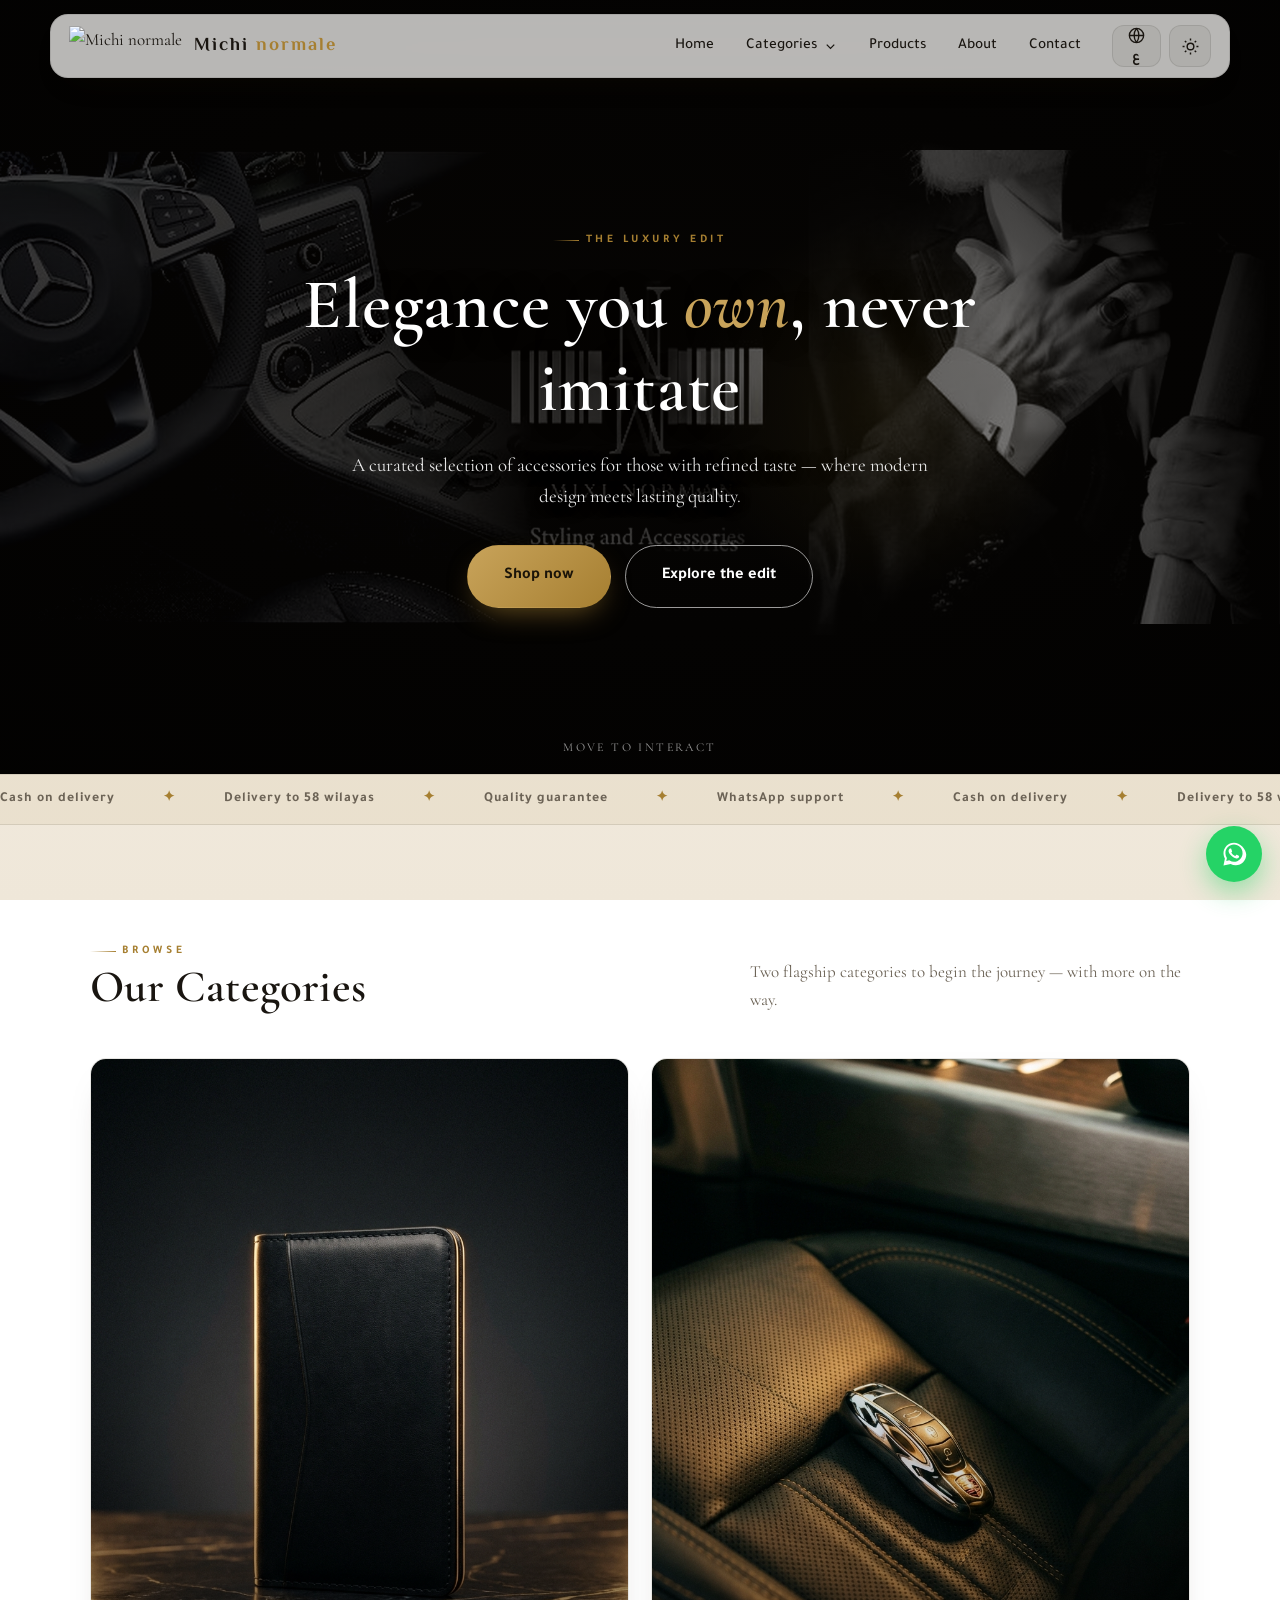
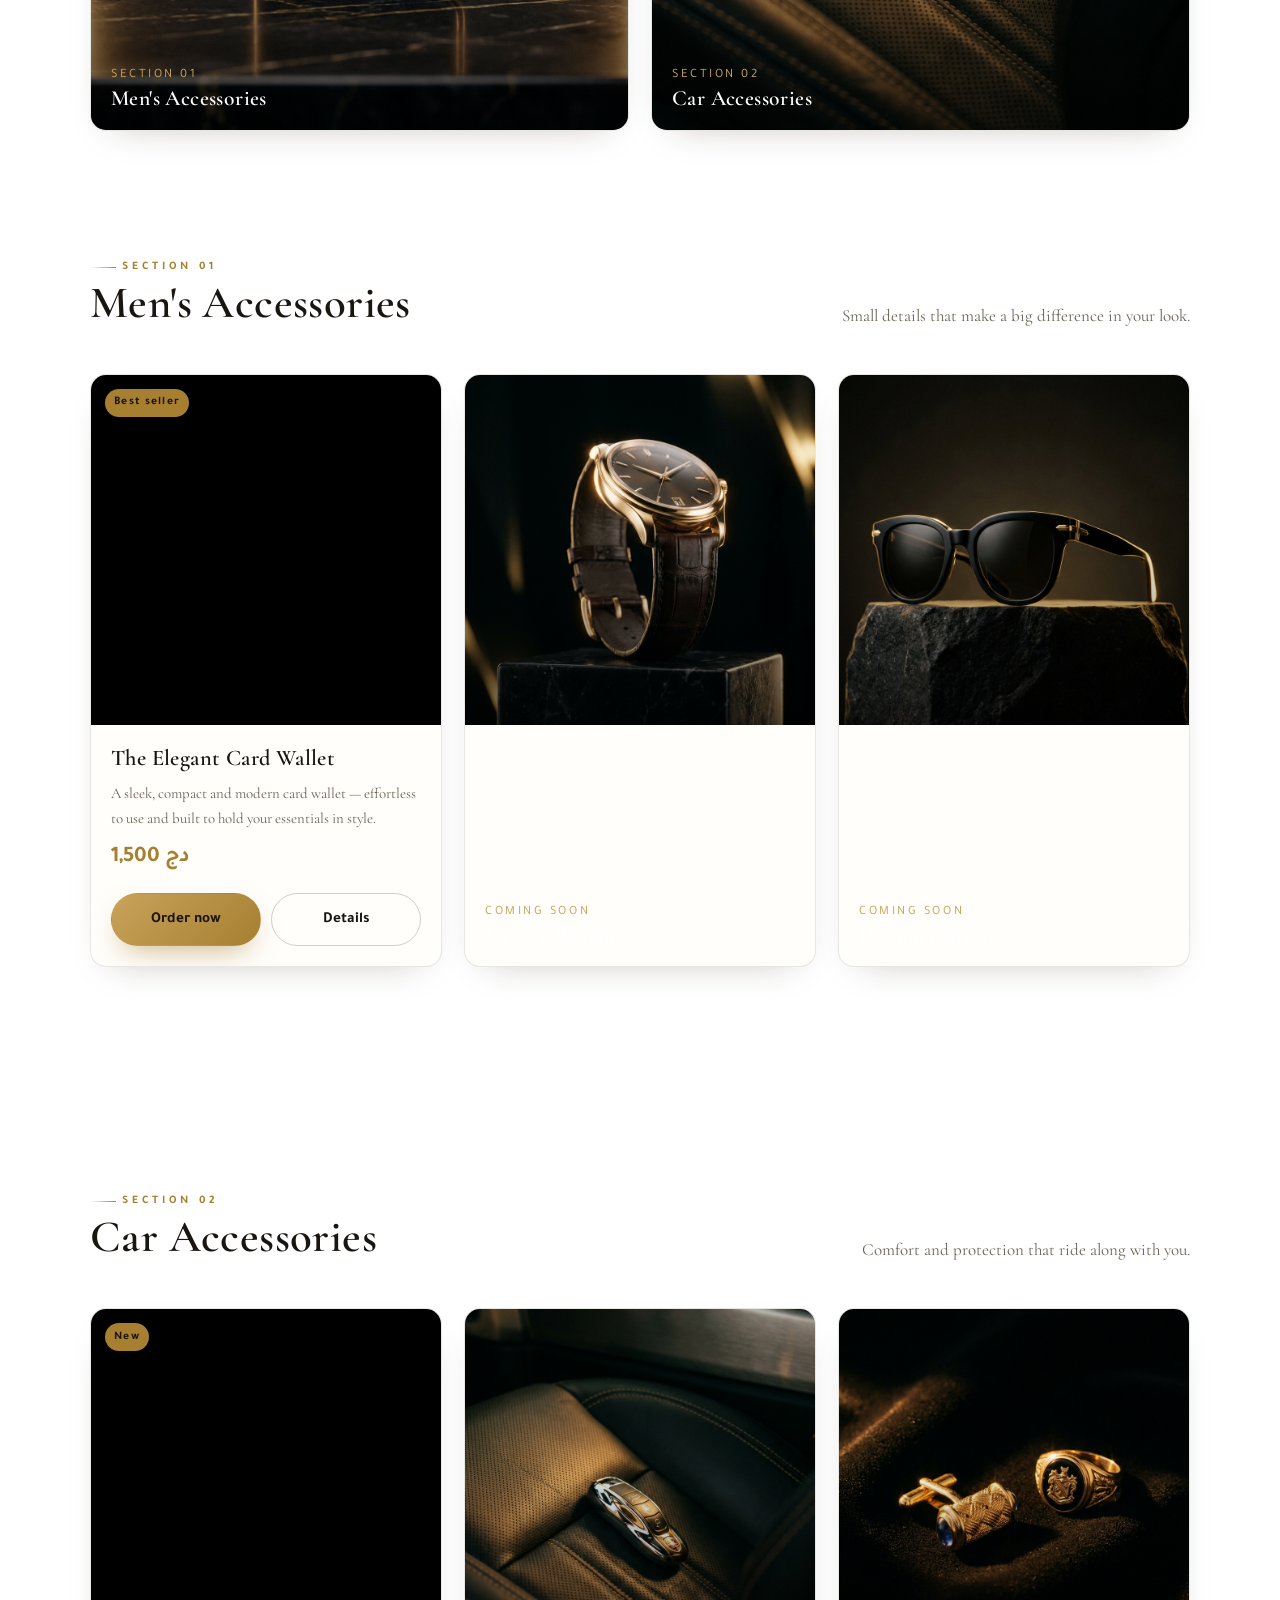
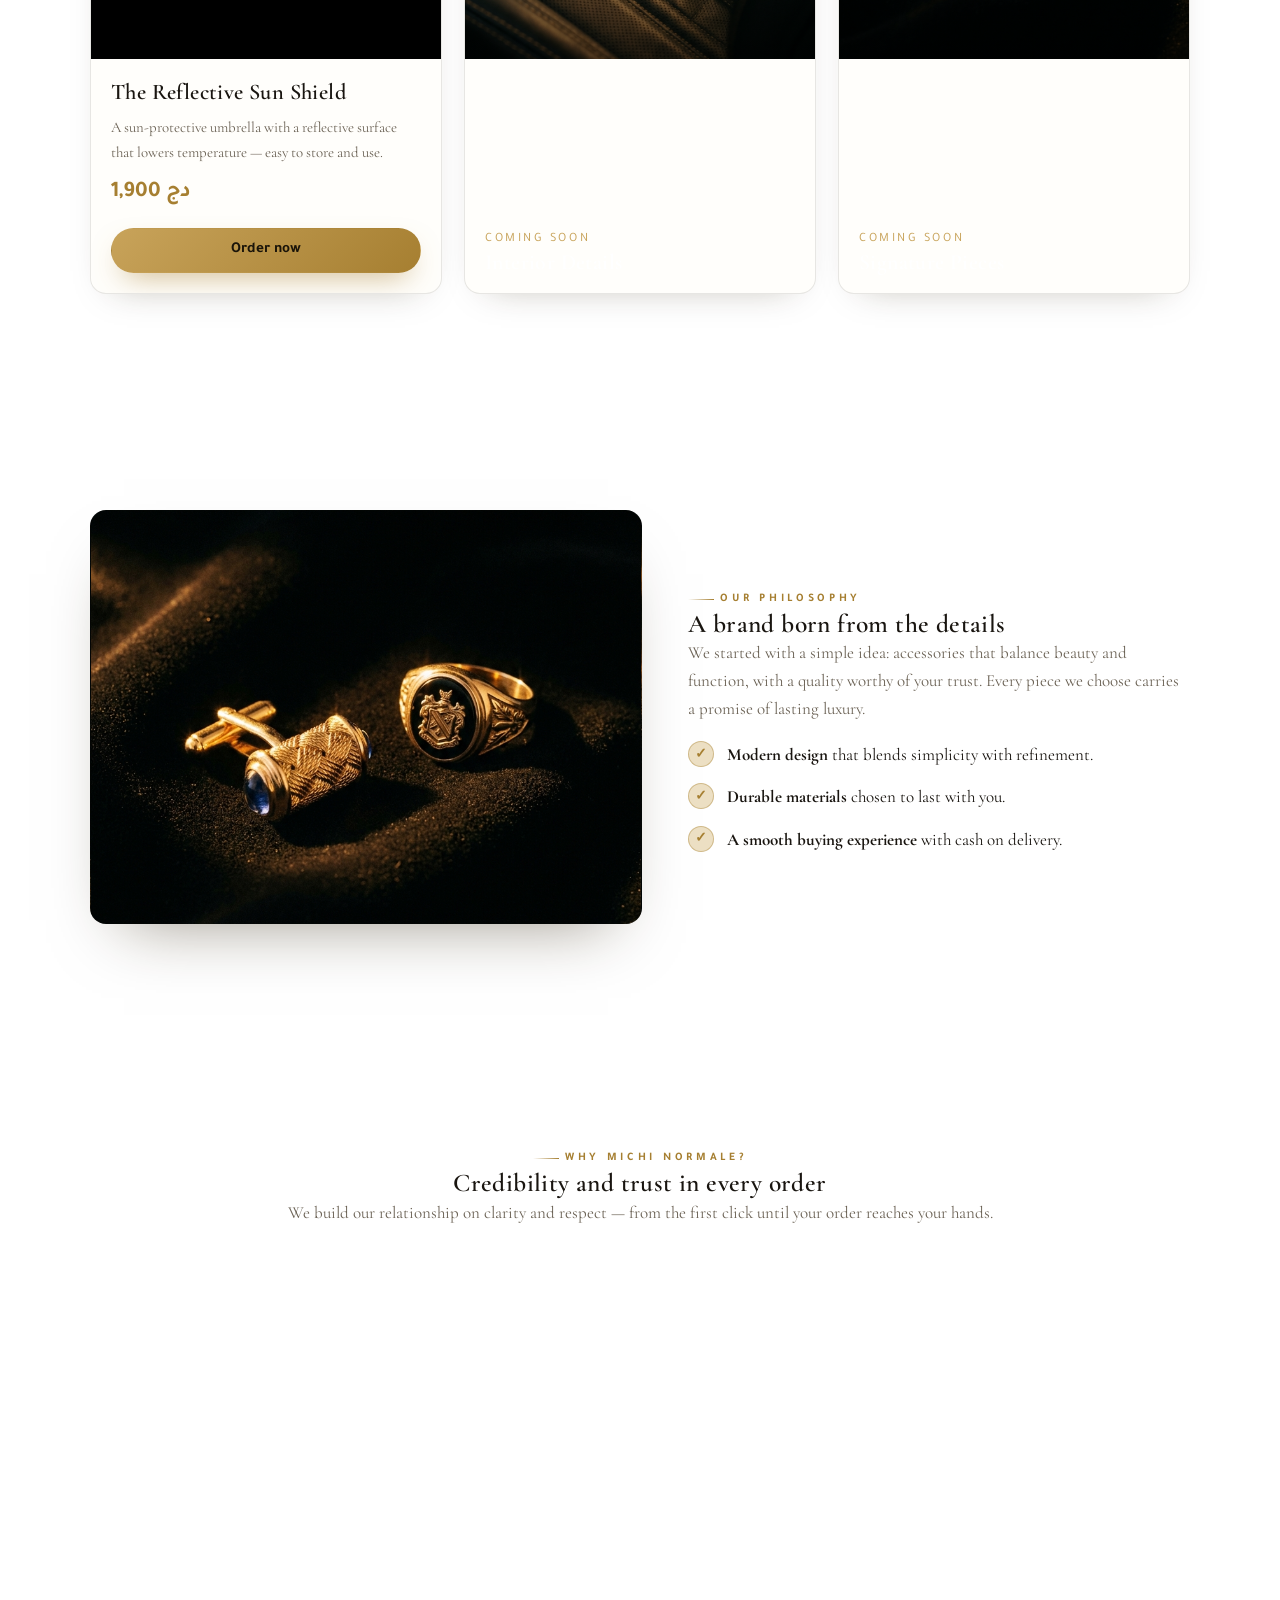
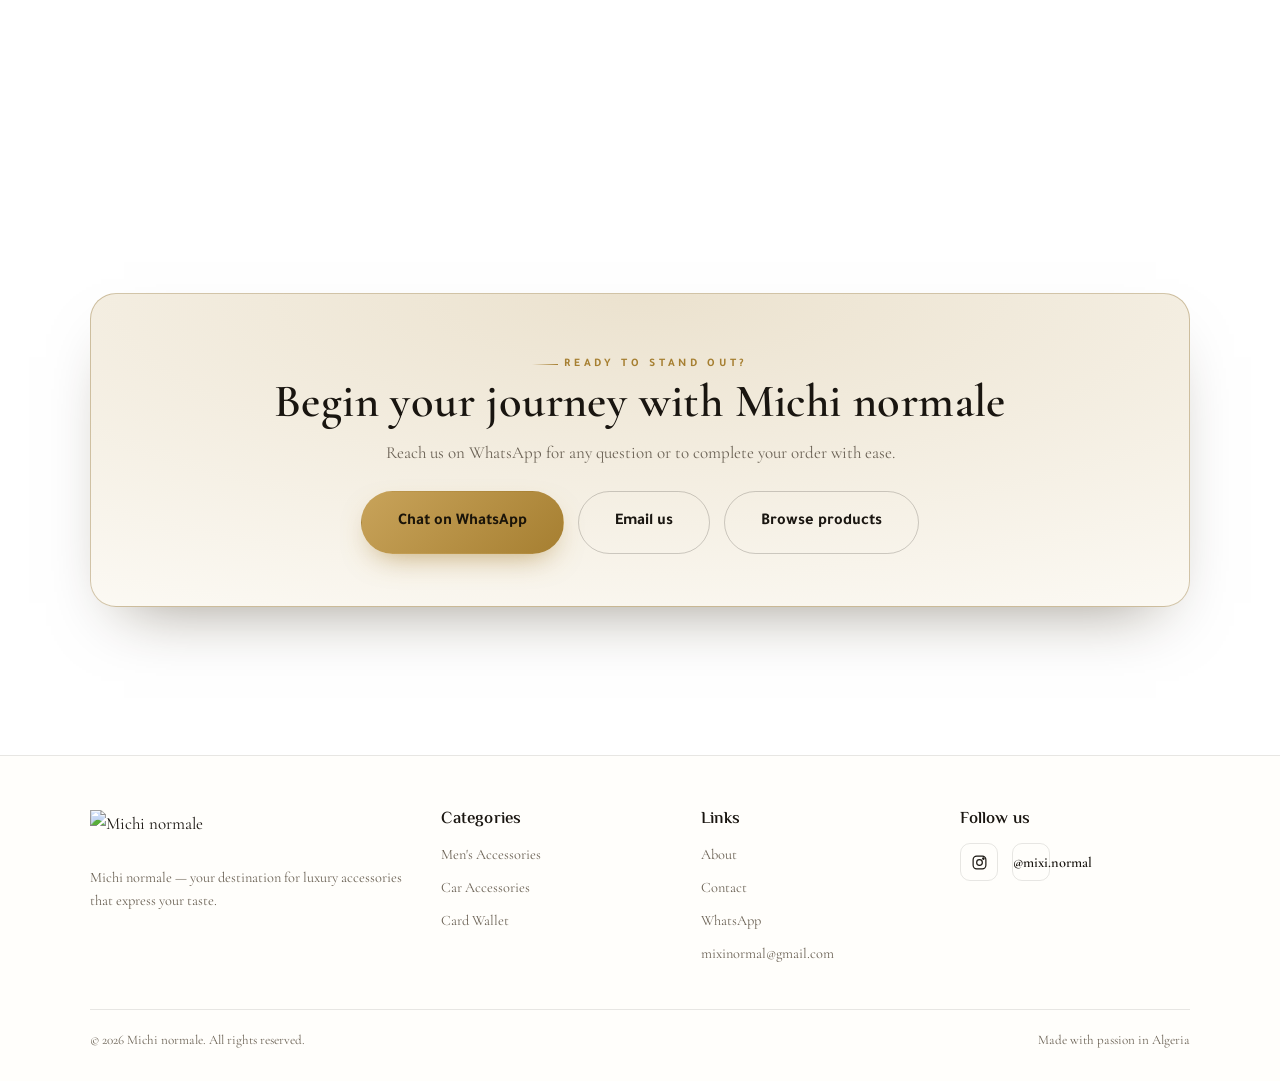
==== commit 810242cc: "Add files via upload" ====
--- a/index.html
+++ b/index.html
@@ -78,7 +78,7 @@
     </div>
   </div>
 
-  <!-- interactive banner = hero visual, directly under the texts -->
+  <!-- interactive banner = hero visual, sits UNDER the wordmark/text -->
   <div class="michi-fx" aria-label="Michi normale">
     <div class="mfx-stage">
     <img class="mfx-img mfx-base" src="assets/michi-hero.jpg" alt="Michi normale" draggable="false">
--- a/styles.css
+++ b/styles.css
@@ -166,21 +166,21 @@
 .burger{display:none}
 
 /* ---------- Hero ---------- */
-.hero{position:relative;display:grid;align-items:end;justify-items:center;min-height:clamp(560px,82vh,760px);padding:96px 20px 54px;text-align:center;overflow:hidden;background:#08070a}
+.hero{position:relative;display:grid;place-items:center;min-height:clamp(600px,86vh,820px);padding:120px 20px 64px;text-align:center;overflow:hidden;background:#08070a}
 .hero .wrap{position:relative;z-index:2;max-width:760px}
-.hero .michi-fx{position:absolute;inset:0;z-index:0;margin:0}
-.hero .michi-fx .mfx-stage{position:absolute;inset:0;width:100%;height:100%;aspect-ratio:auto;--mr:200px}
+.hero .michi-fx{position:absolute;inset:0;z-index:0;margin:0;background:#08070a;overflow:hidden}
+.hero .michi-fx .mfx-stage{position:absolute;inset:0;width:100%;height:100%;aspect-ratio:auto;--mr:220px}
+.hero .michi-fx::after{content:"";position:absolute;inset:0;z-index:1;pointer-events:none;background:radial-gradient(ellipse 90% 80% at 50% 45%,rgba(8,6,4,.72) 0%,rgba(8,6,4,.5) 45%,rgba(8,6,4,.25) 100%)}
 .hero .michi-fx .mfx-img{object-fit:contain}
-.hero .michi-fx::after{content:"";position:absolute;inset:0;z-index:1;pointer-events:none;background:linear-gradient(180deg,rgba(8,6,4,.12) 0%,rgba(8,6,4,0) 38%,rgba(8,6,4,.55) 76%,rgba(8,6,4,.93) 100%)}
-.hero h1{font-size:clamp(1.6rem,4vw,2.9rem);margin:.1em 0 .4em;color:#fff;text-shadow:0 2px 30px rgba(0,0,0,.6)}
+.hero h1{font-size:clamp(2.4rem,6vw,4.4rem);margin:.18em 0 .3em;color:#fff;text-shadow:0 2px 30px rgba(0,0,0,.55)}
 .hero h1 .em{color:var(--gold-2);font-style:italic}
-.hero .lead{max-width:600px;margin:0 auto 1.7em;color:rgba(255,255,255,.88);font-size:clamp(1rem,2.2vw,1.18rem);text-shadow:0 1px 18px rgba(0,0,0,.4)}
+.hero .lead{max-width:600px;margin:0 auto 1.7em;color:rgba(255,255,255,.9);font-size:clamp(1rem,2.2vw,1.18rem);text-shadow:0 1px 16px rgba(0,0,0,.5)}
 .hero-scroll{position:absolute;left:50%;bottom:22px;transform:translateX(-50%);z-index:2;width:26px;height:42px;border:1.5px solid rgba(255,255,255,.5);border-radius:14px;display:block}
 .hero-scroll::before{content:"";position:absolute;left:50%;top:8px;width:3px;height:8px;border-radius:2px;background:rgba(255,255,255,.8);transform:translateX(-50%);animation:scrolldot 1.8s var(--ease) infinite}
 @keyframes scrolldot{0%{opacity:0;transform:translate(-50%,0)}40%{opacity:1}100%{opacity:0;transform:translate(-50%,14px)}}
 .hero-cta{display:flex;gap:14px;justify-content:center;flex-wrap:wrap}
 .hero .eyebrow{color:var(--gold)}
-.hero .btn-ghost{color:#fff;border-color:rgba(255,255,255,.55)}
+.hero .btn-ghost{color:#fff;border-color:rgba(255,255,255,.6)}
 .hero .btn-ghost:hover{color:var(--gold);border-color:var(--gold)}
 
 /* 3D rotating carousel (based on user's spec, corrected CSS) */
@@ -414,7 +414,7 @@
 /* ===== Interactive spotlight banner (under hero) ===== */
 .michi-fx{ width:100%; background:#000; position:relative; overflow:hidden; margin:0; }
 .michi-fx .mfx-stage{
-  position:relative; width:100%; aspect-ratio:1686/624; overflow:hidden;
+  position:relative; width:100%; aspect-ratio:1700/629; overflow:hidden;
   --mx:50%; --my:50%; --mr:160px; cursor:crosshair; background:#000;
 }
 .michi-fx .mfx-img{
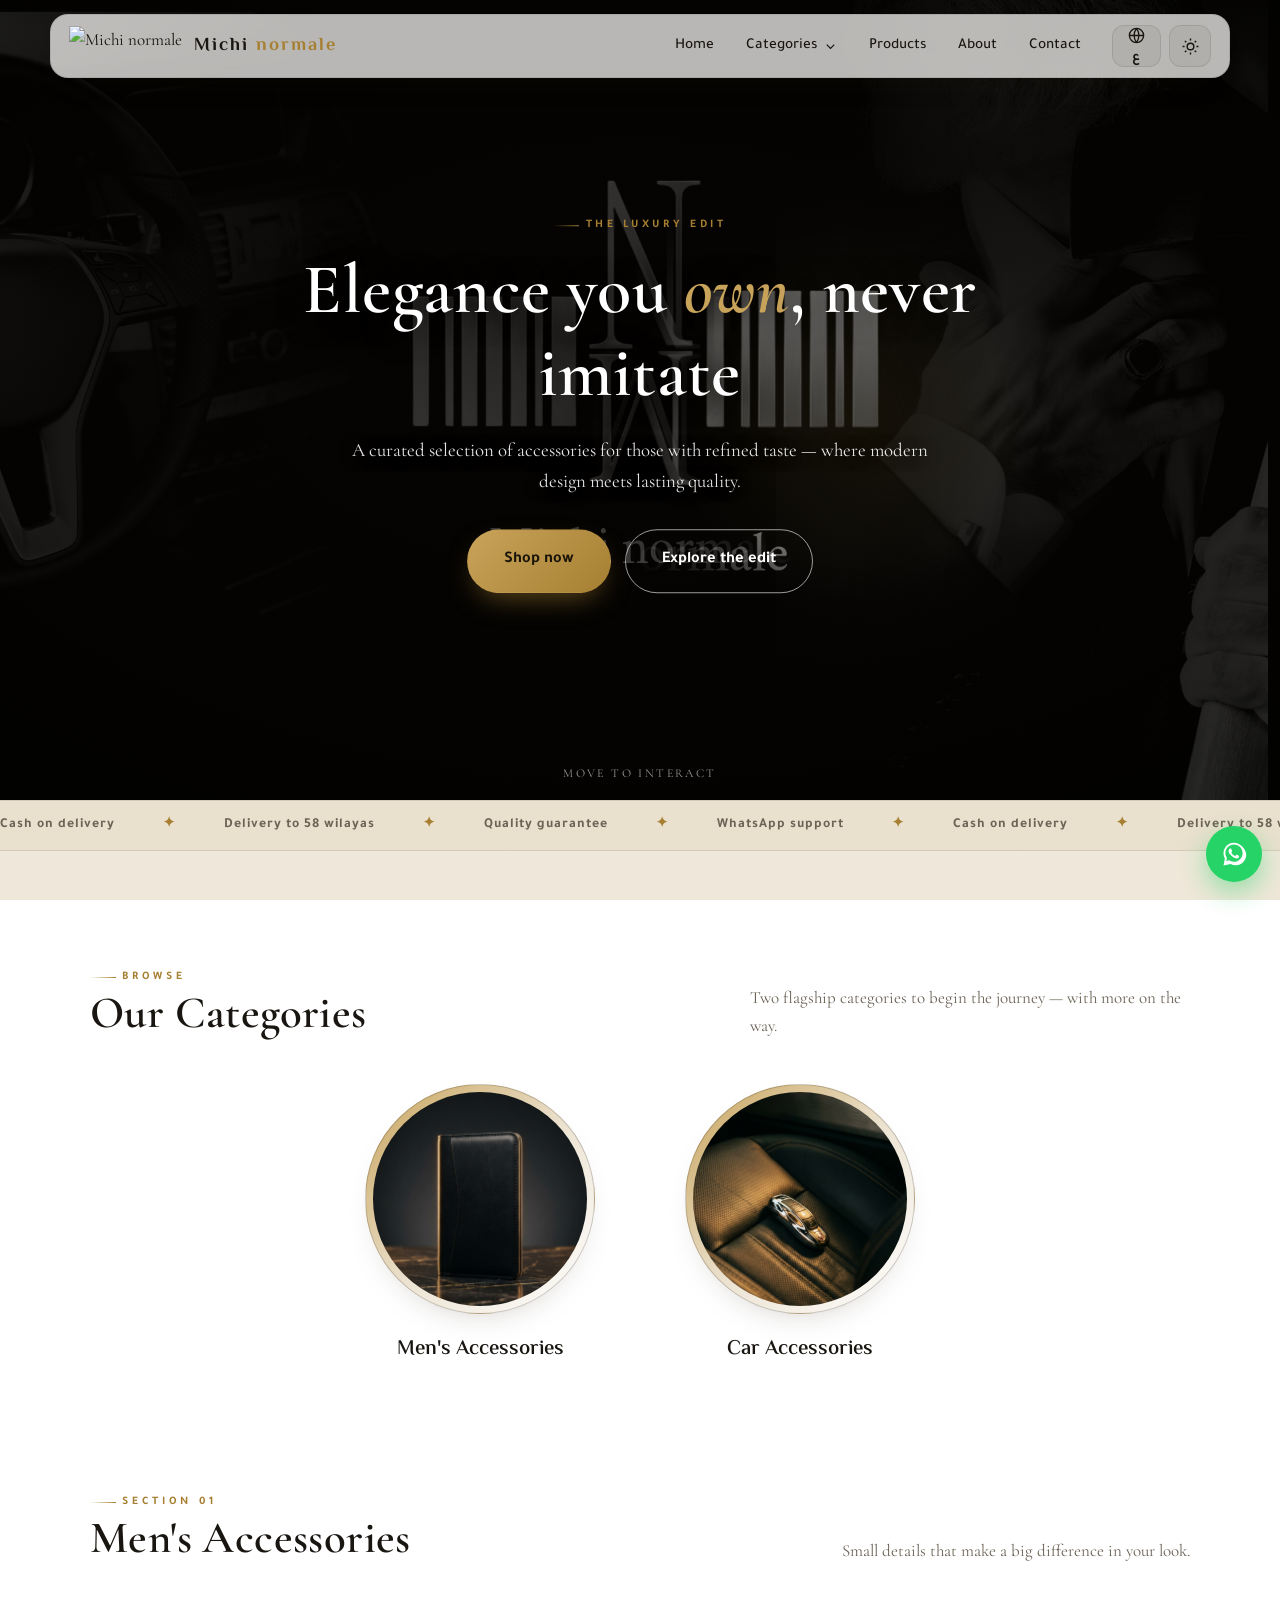
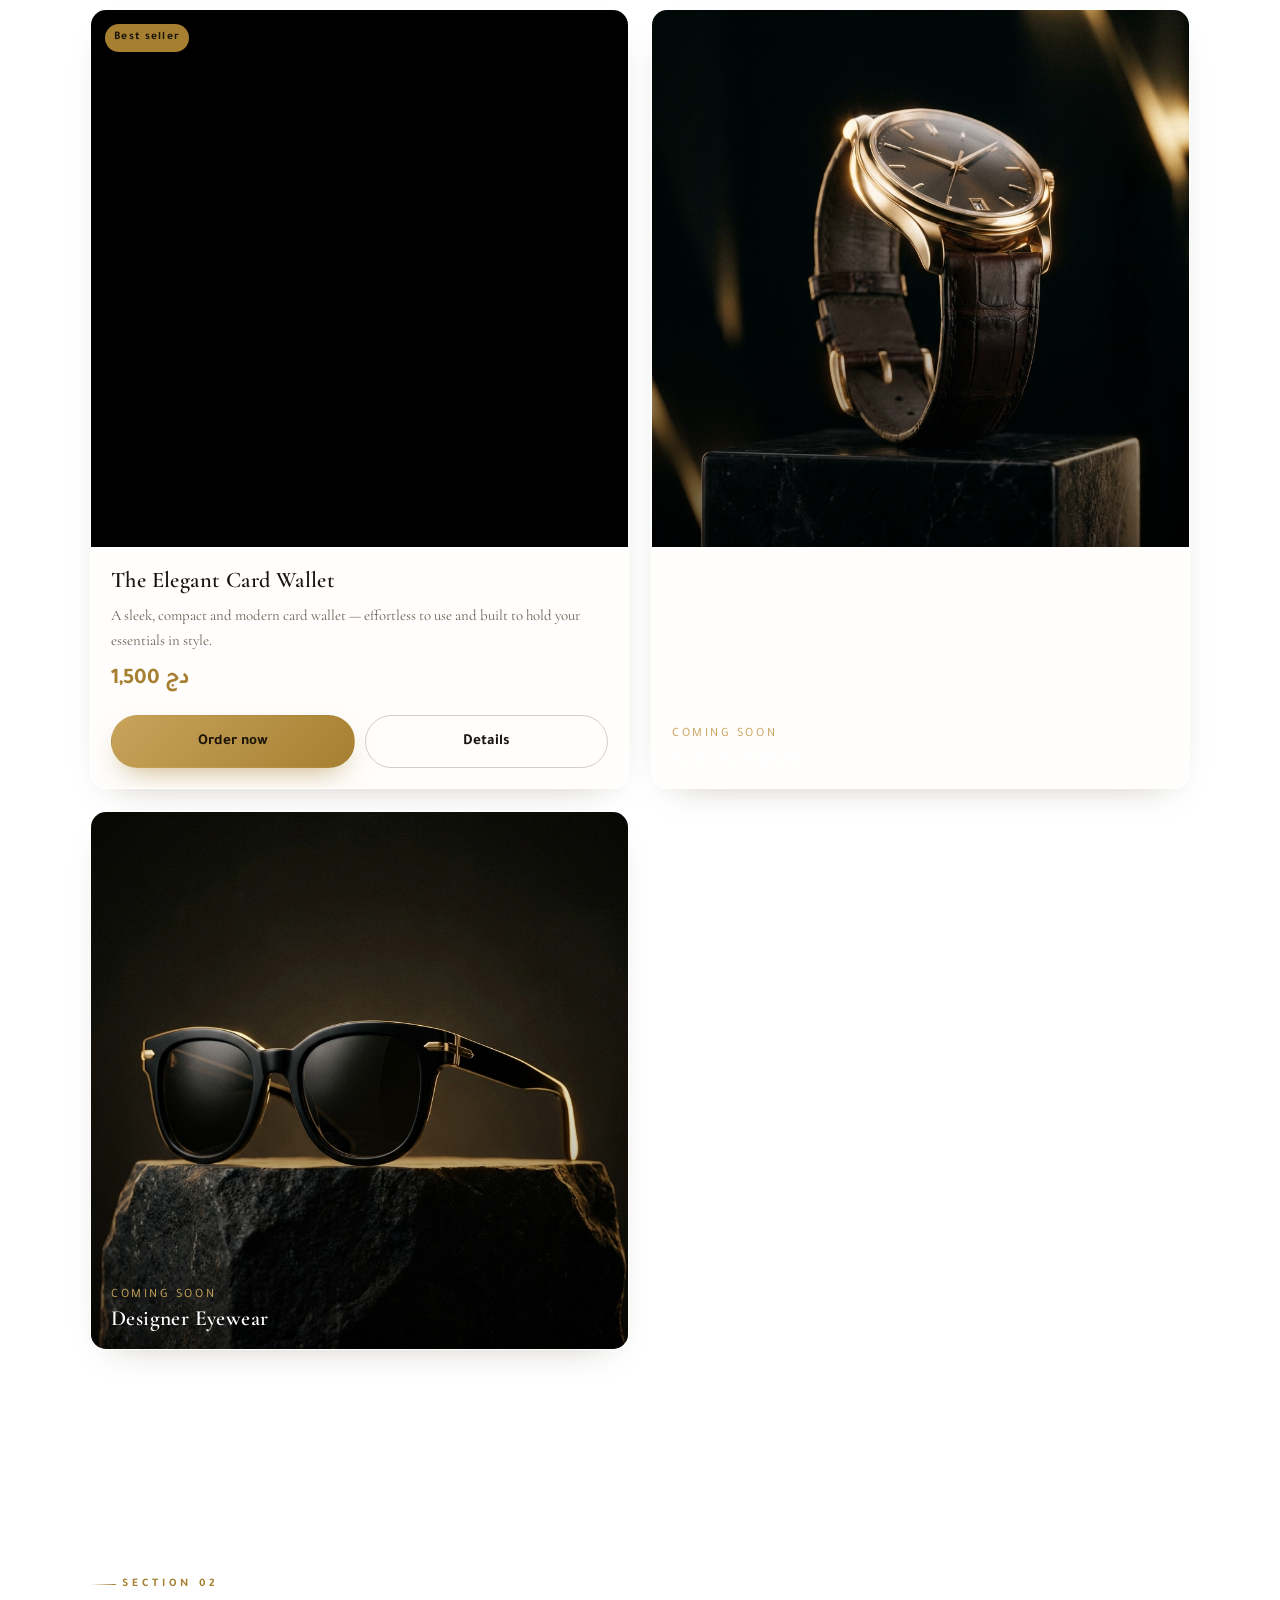
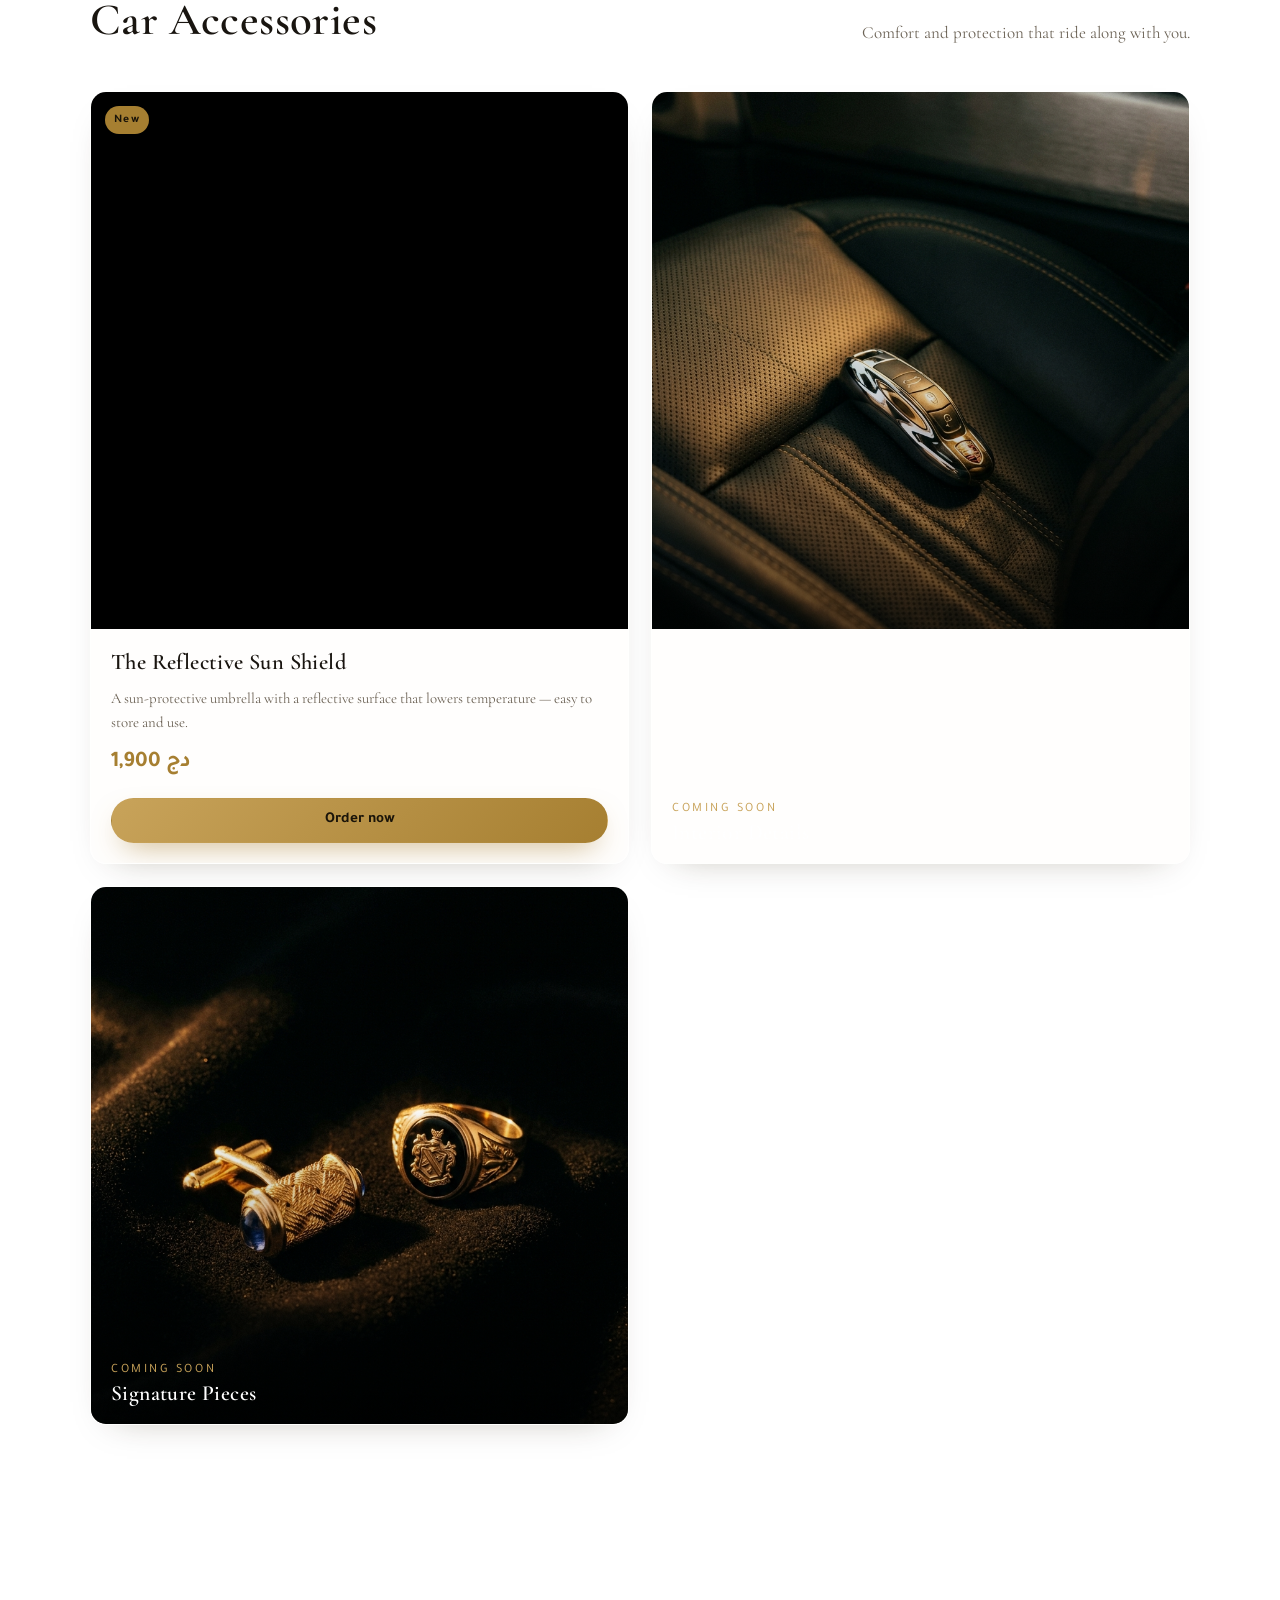
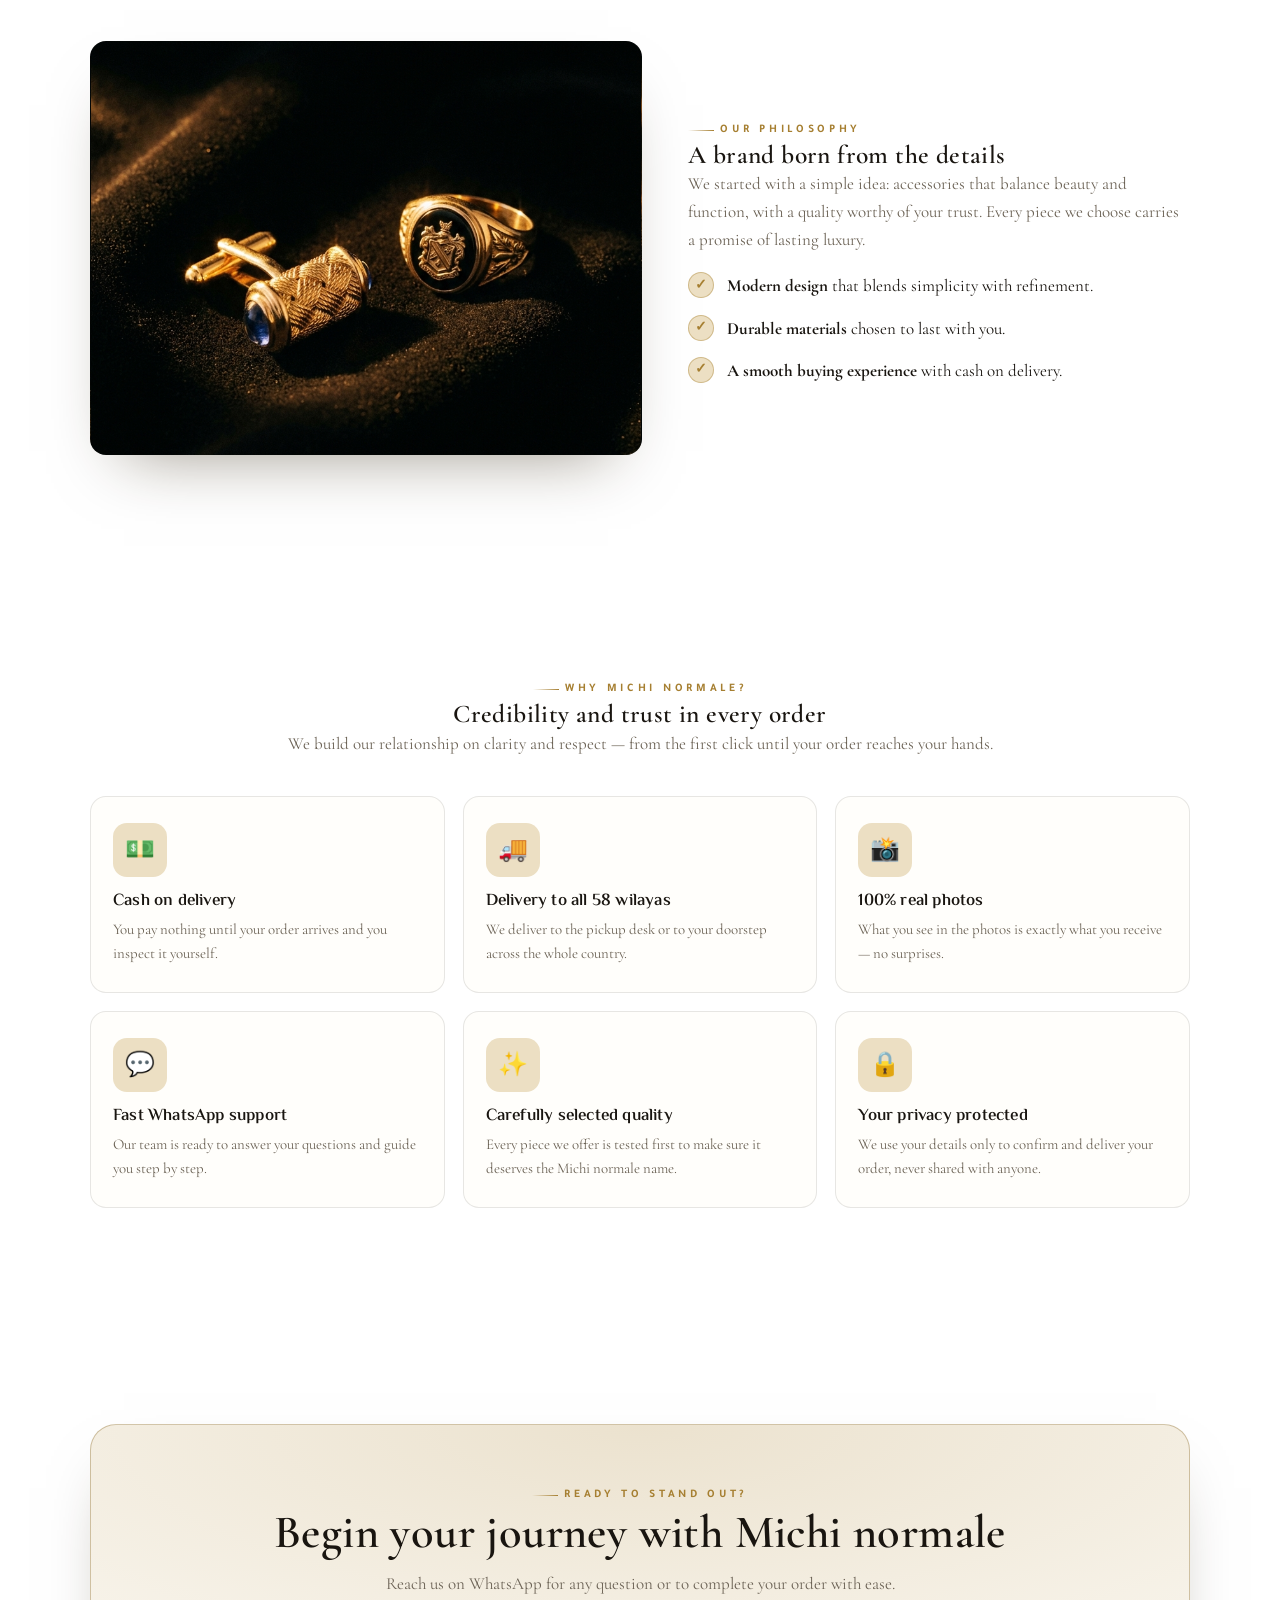
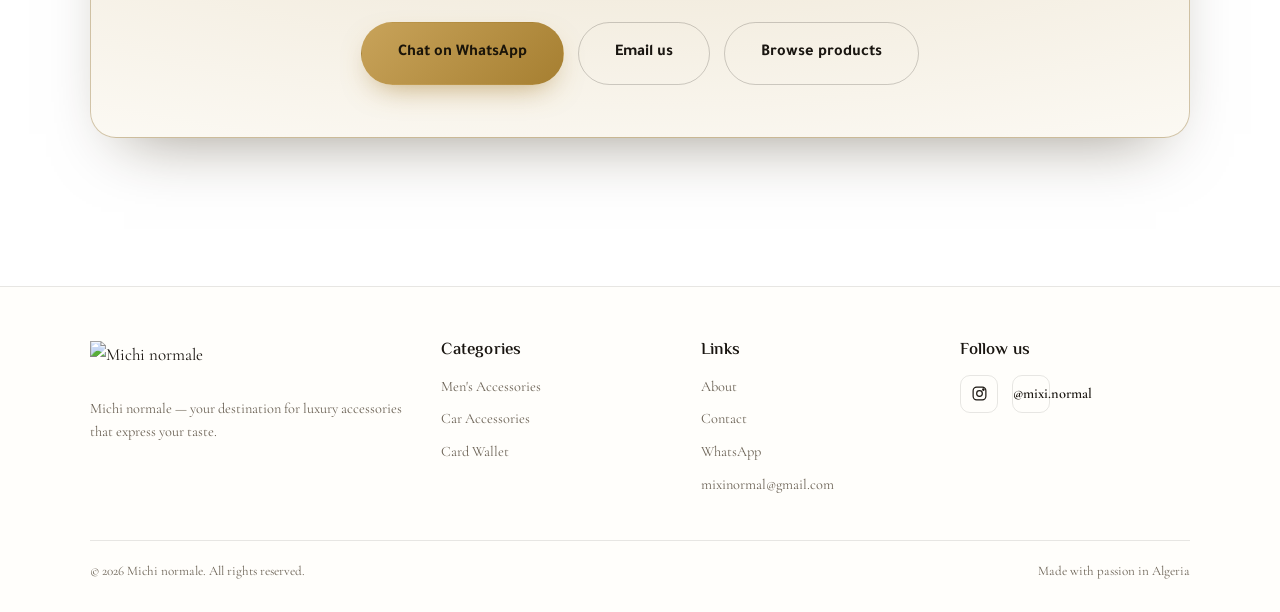
==== commit 7eef4e7d: "Add files via upload" ====
--- a/index.html
+++ b/index.html
@@ -113,14 +113,14 @@
       </div>
       <p data-ar="قسمان رئيسيان لبداية رحلة الفخامة، والمزيد قريبًا." data-en="Two flagship categories to begin the journey — with more on the way.">قسمان رئيسيان لبداية رحلة الفخامة، والمزيد قريبًا.</p>
     </div>
-    <div class="grid grid-2 reveal">
-      <a class="tile" href="#men">
-        <div class="ph" style="background-image:url('assets/lux-wallet.png')"></div>
-        <div class="cap"><span data-ar="القسم الأول" data-en="Section 01">القسم الأول</span><h3 data-ar="إكسسوارات رجالية" data-en="Men's Accessories">إكسسوارات رجالية</h3></div>
+    <div class="cat-circles reveal">
+      <a class="cat-circle" href="#men">
+        <span class="cc-ring"><span class="cc-img" style="background-image:url('assets/lux-wallet.png')"></span></span>
+        <span class="cc-label" data-ar="إكسسوارات رجالية" data-en="Men's Accessories">إكسسوارات رجالية</span>
       </a>
-      <a class="tile" href="#cars">
-        <div class="ph" style="background-image:url('assets/lux-carkey.png')"></div>
-        <div class="cap"><span data-ar="القسم الثاني" data-en="Section 02">القسم الثاني</span><h3 data-ar="إكسسوارات سيارات" data-en="Car Accessories">إكسسوارات سيارات</h3></div>
+      <a class="cat-circle" href="#cars">
+        <span class="cc-ring"><span class="cc-img" style="background-image:url('assets/lux-carkey.png')"></span></span>
+        <span class="cc-label" data-ar="إكسسوارات سيارات" data-en="Car Accessories">إكسسوارات سيارات</span>
       </a>
     </div>
   </div>
@@ -140,7 +140,7 @@
       <p data-ar="تفاصيل صغيرة تصنع فارقًا كبيرًا في إطلالتك." data-en="Small details that make a big difference in your look.">تفاصيل صغيرة تصنع فارقًا كبيرًا في إطلالتك.</p>
     </div>
 
-    <div class="grid grid-3 reveal">
+    <div class="prod-grid reveal">
       <!-- Featured real product: card wallet -->
       <article class="product">
         <div class="pimg" style="background-image:url('https://i.postimg.cc/dtgRYpF8/20251028-161040-min.jpg')">
@@ -183,7 +183,7 @@
       <p data-ar="رفاهية وحماية ترافقك في كل رحلة." data-en="Comfort and protection that ride along with you.">رفاهية وحماية ترافقك في كل رحلة.</p>
     </div>
 
-    <div class="grid grid-3 reveal">
+    <div class="prod-grid reveal">
       <!-- real product: reflective sun umbrella -->
       <article class="product">
         <div class="pimg" style="background-image:url('https://i.postimg.cc/xTbJKPJk/1781189340706.png')">
@@ -222,7 +222,7 @@
         <h2 data-ar="علامة تولد من التفاصيل" data-en="A brand born from the details">علامة تولد من التفاصيل</h2>
         <p class="muted" data-ar="بدأنا بفكرة بسيطة: تقديم إكسسوارات توازن بين الجمال والوظيفة، بجودة تستحق ثقتك. كل قطعة نختارها تحمل وعدًا بالفخامة التي تدوم." data-en="We started with a simple idea: accessories that balance beauty and function, with a quality worthy of your trust. Every piece we choose carries a promise of lasting luxury.">بدأنا بفكرة بسيطة: تقديم إكسسوارات توازن بين الجمال والوظيفة، بجودة تستحق ثقتك. كل قطعة نختارها تحمل وعدًا بالفخامة التي تدوم.</p>
         <ul class="feature-list">
-          <li><span class="ck">✓</span><span data-ar="<b>تصميم عصري</b> يجمع بين البساطة والرقي." data-en="<b>Modern design</b> that blends simplicity with refinement."><b>تصميم عصري</b> يجمع بين البساطة والرقي.</span></li>
+          <li><span class="ck">✓</span><span data-ar="<b>تصميم عصري</b> يجمع بين البساطة والرقي." data-en="<b>Modern design</b> that blends simplicity with refinement."><b>تصميم عصري</b> يجمع ��ين البساطة والرقي.</span></li>
           <li><span class="ck">✓</span><span data-ar="<b>خامات متينة</b> مختارة لتدوم معك طويلاً." data-en="<b>Durable materials</b> chosen to last with you."><b>خامات متينة</b> مختارة لتدوم معك طويلاً.</span></li>
           <li><span class="ck">✓</span><span data-ar="<b>تجربة شراء سلسة</b> مع الدفع عند الاستلام." data-en="<b>A smooth buying experience</b> with cash on delivery."><b>تجربة شراء سلسة</b> مع الدفع عند الاستلام.</span></li>
         </ul>
--- a/styles.css
+++ b/styles.css
@@ -24,6 +24,8 @@
   --radius:16px;
   --maxw:1180px;
   --ease:cubic-bezier(.22,.61,.36,1);
+  --glass-bg:rgba(255,254,251,.5);
+  --glass-border:rgba(255,255,255,.6);
 }
 :root[data-theme="dark"]{
   --bg:#0b0a08;
@@ -40,6 +42,8 @@
   --nav-glass:rgba(14,12,9,.55);
   --shadow:0 32px 72px -30px rgba(0,0,0,.85);
   --shadow-soft:0 16px 40px -22px rgba(0,0,0,.7);
+  --glass-bg:rgba(28,24,18,.42);
+  --glass-border:rgba(255,255,255,.12);
 }
 
 *{box-sizing:border-box;margin:0;padding:0}
@@ -166,12 +170,12 @@
 .burger{display:none}
 
 /* ---------- Hero ---------- */
-.hero{position:relative;display:grid;place-items:center;min-height:clamp(600px,86vh,820px);padding:120px 20px 64px;text-align:center;overflow:hidden;background:#08070a}
-.hero .wrap{position:relative;z-index:2;max-width:760px}
-.hero .michi-fx{position:absolute;inset:0;z-index:0;margin:0;background:#08070a;overflow:hidden}
-.hero .michi-fx .mfx-stage{position:absolute;inset:0;width:100%;height:100%;aspect-ratio:auto;--mr:220px}
+.hero{position:relative;width:100%;text-align:center;overflow:hidden;background:#08070a}
+.hero .wrap{position:absolute;z-index:2;left:50%;top:50%;transform:translate(-50%,-50%);width:min(760px,90%);padding:0 16px}
+.hero .michi-fx{position:relative;z-index:0;width:100%;margin:0;background:#08070a;overflow:hidden}
+.hero .michi-fx .mfx-stage{position:relative;width:100%;aspect-ratio:1728/1080;--mr:220px}
 .hero .michi-fx::after{content:"";position:absolute;inset:0;z-index:1;pointer-events:none;background:radial-gradient(ellipse 90% 80% at 50% 45%,rgba(8,6,4,.72) 0%,rgba(8,6,4,.5) 45%,rgba(8,6,4,.25) 100%)}
-.hero .michi-fx .mfx-img{object-fit:contain}
+.hero .michi-fx .mfx-img{object-fit:cover}
 .hero h1{font-size:clamp(2.4rem,6vw,4.4rem);margin:.18em 0 .3em;color:#fff;text-shadow:0 2px 30px rgba(0,0,0,.55)}
 .hero h1 .em{color:var(--gold-2);font-style:italic}
 .hero .lead{max-width:600px;margin:0 auto 1.7em;color:rgba(255,255,255,.9);font-size:clamp(1rem,2.2vw,1.18rem);text-shadow:0 1px 16px rgba(0,0,0,.5)}
@@ -231,10 +235,19 @@
 .grid{display:grid;gap:22px}
 .grid-3{grid-template-columns:repeat(3,1fr)}
 .grid-2{grid-template-columns:repeat(2,1fr)}
+.prod-grid{display:grid;grid-template-columns:repeat(2,1fr);gap:22px}
+
+/* category circles */
+.cat-circles{display:flex;justify-content:center;align-items:flex-start;gap:clamp(30px,7vw,90px);flex-wrap:wrap;margin-top:14px}
+.cat-circle{display:flex;flex-direction:column;align-items:center;gap:18px;text-decoration:none;color:var(--text)}
+.cat-circle .cc-ring{width:clamp(150px,24vw,230px);height:clamp(150px,24vw,230px);border-radius:50%;padding:7px;background:linear-gradient(135deg,var(--gold-2),color-mix(in srgb,var(--gold) 20%,transparent) 55%,transparent);border:1px solid var(--line-strong);box-shadow:var(--shadow-soft);transition:transform .5s var(--ease),box-shadow .5s var(--ease)}
+.cat-circle .cc-img{display:block;width:100%;height:100%;border-radius:50%;background-size:cover;background-position:center}
+.cat-circle:hover .cc-ring{transform:translateY(-6px) scale(1.04);box-shadow:var(--shadow)}
+.cat-circle .cc-label{font-family:'El Messiri',serif;font-size:clamp(1.05rem,2.4vw,1.3rem);font-weight:600;color:var(--text)}
 
 .tile{
   position:relative;border-radius:var(--radius);overflow:hidden;
-  border:1px solid var(--line);background:var(--surface);box-shadow:var(--shadow-soft);
+  border:1px solid var(--glass-border);background:var(--glass-bg);backdrop-filter:blur(16px) saturate(1.3);-webkit-backdrop-filter:blur(16px) saturate(1.3);box-shadow:var(--shadow-soft);
   transition:transform .4s var(--ease),box-shadow .4s var(--ease),border-color .4s;
 }
 .tile:hover{transform:translateY(-6px);box-shadow:var(--shadow);border-color:color-mix(in srgb,var(--gold) 40%, transparent)}
@@ -248,7 +261,7 @@
 /* product card */
 .product{
   display:flex;flex-direction:column;border-radius:var(--radius);overflow:hidden;
-  background:var(--surface);border:1px solid var(--line);box-shadow:var(--shadow-soft);
+  background:var(--glass-bg);backdrop-filter:blur(16px) saturate(1.3);-webkit-backdrop-filter:blur(16px) saturate(1.3);border:1px solid var(--glass-border);box-shadow:var(--shadow-soft);
   transition:transform .4s var(--ease),box-shadow .4s var(--ease),border-color .4s;
 }
 .product:hover{transform:translateY(-6px);box-shadow:var(--shadow);border-color:color-mix(in srgb,var(--gold) 40%, transparent)}
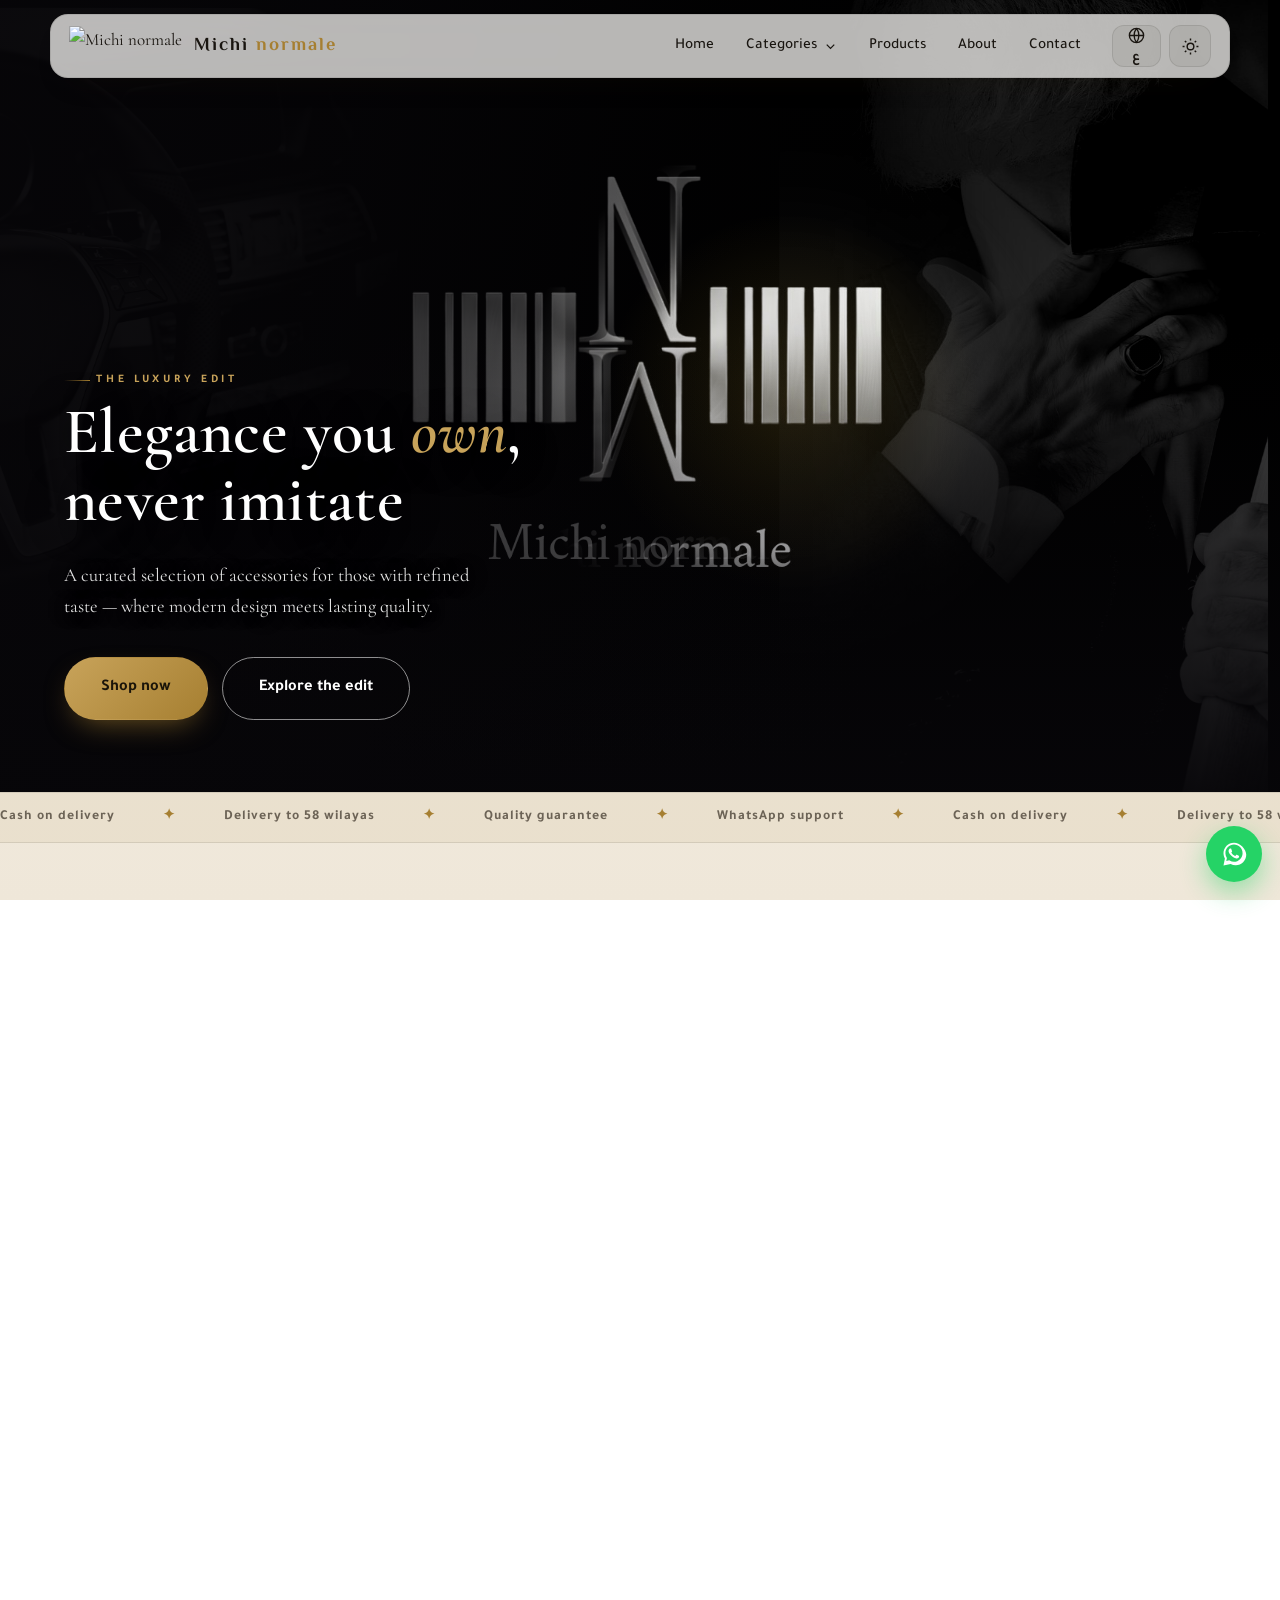
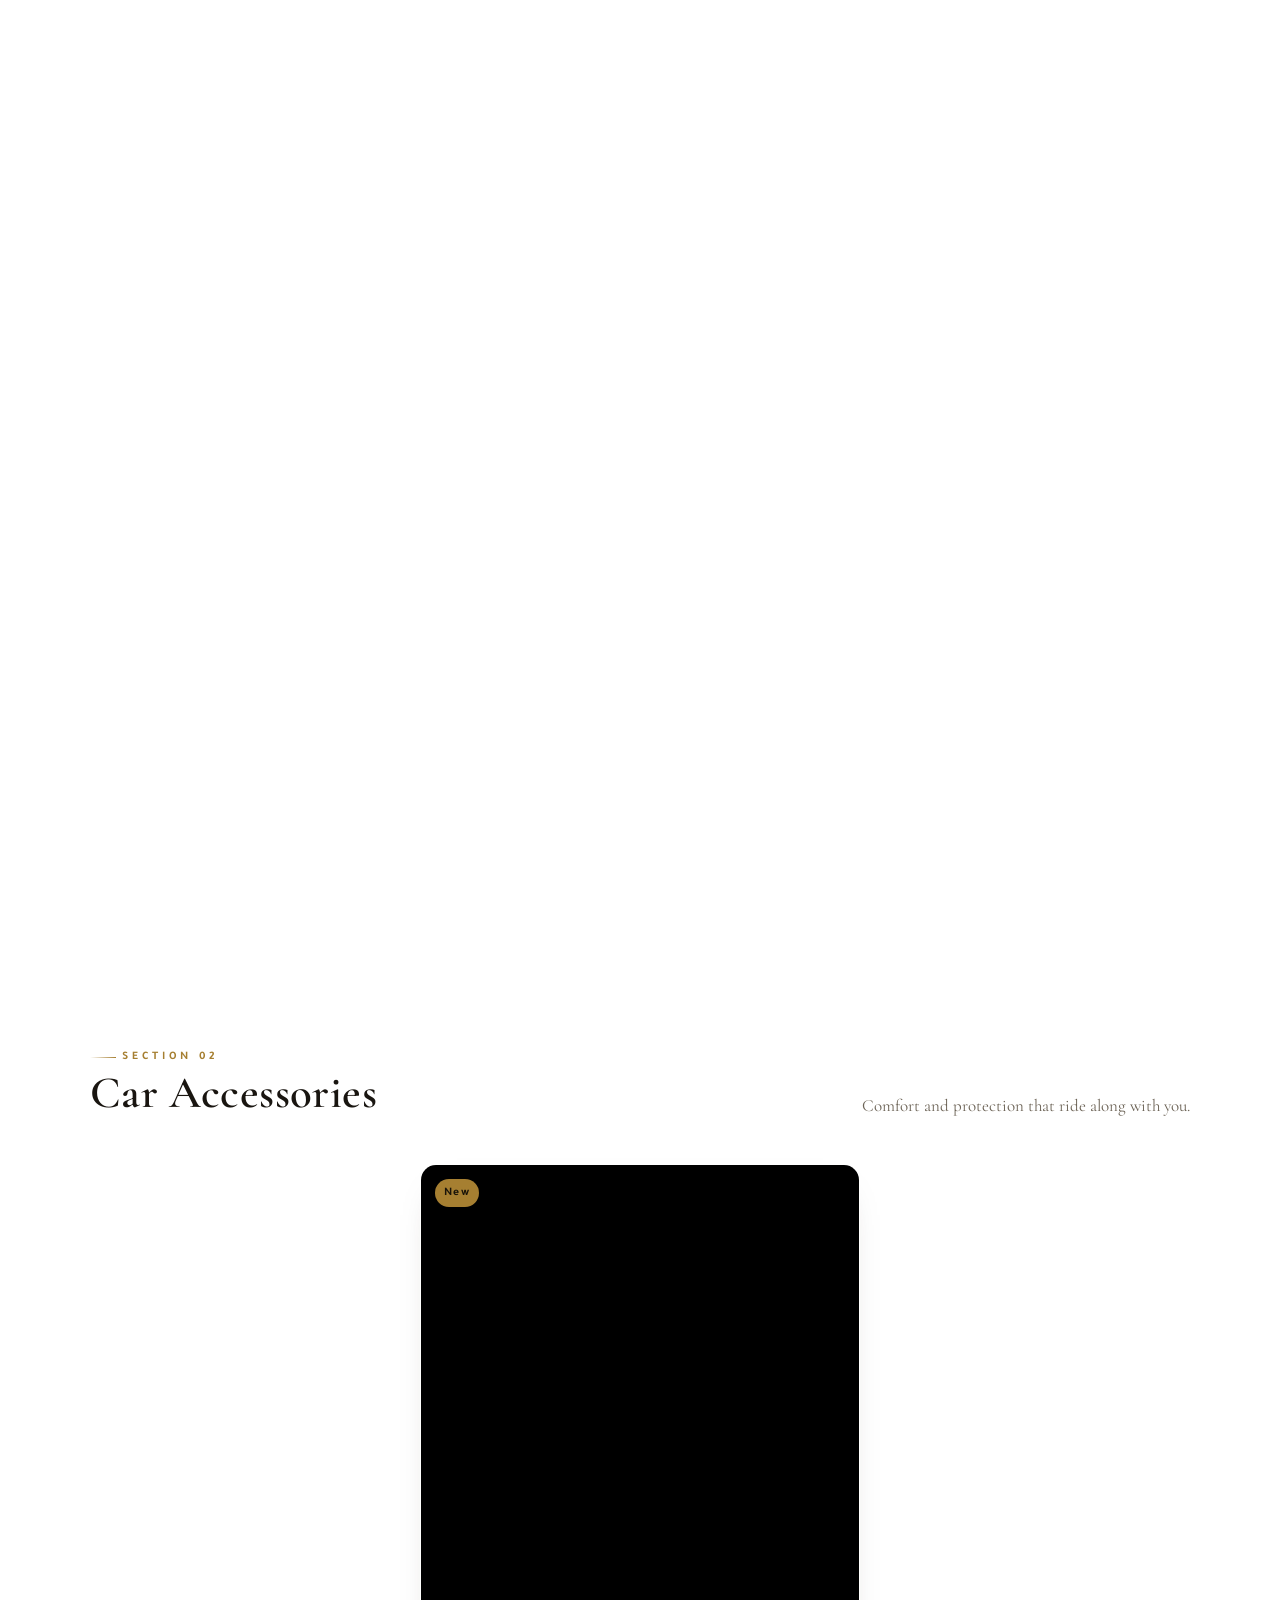
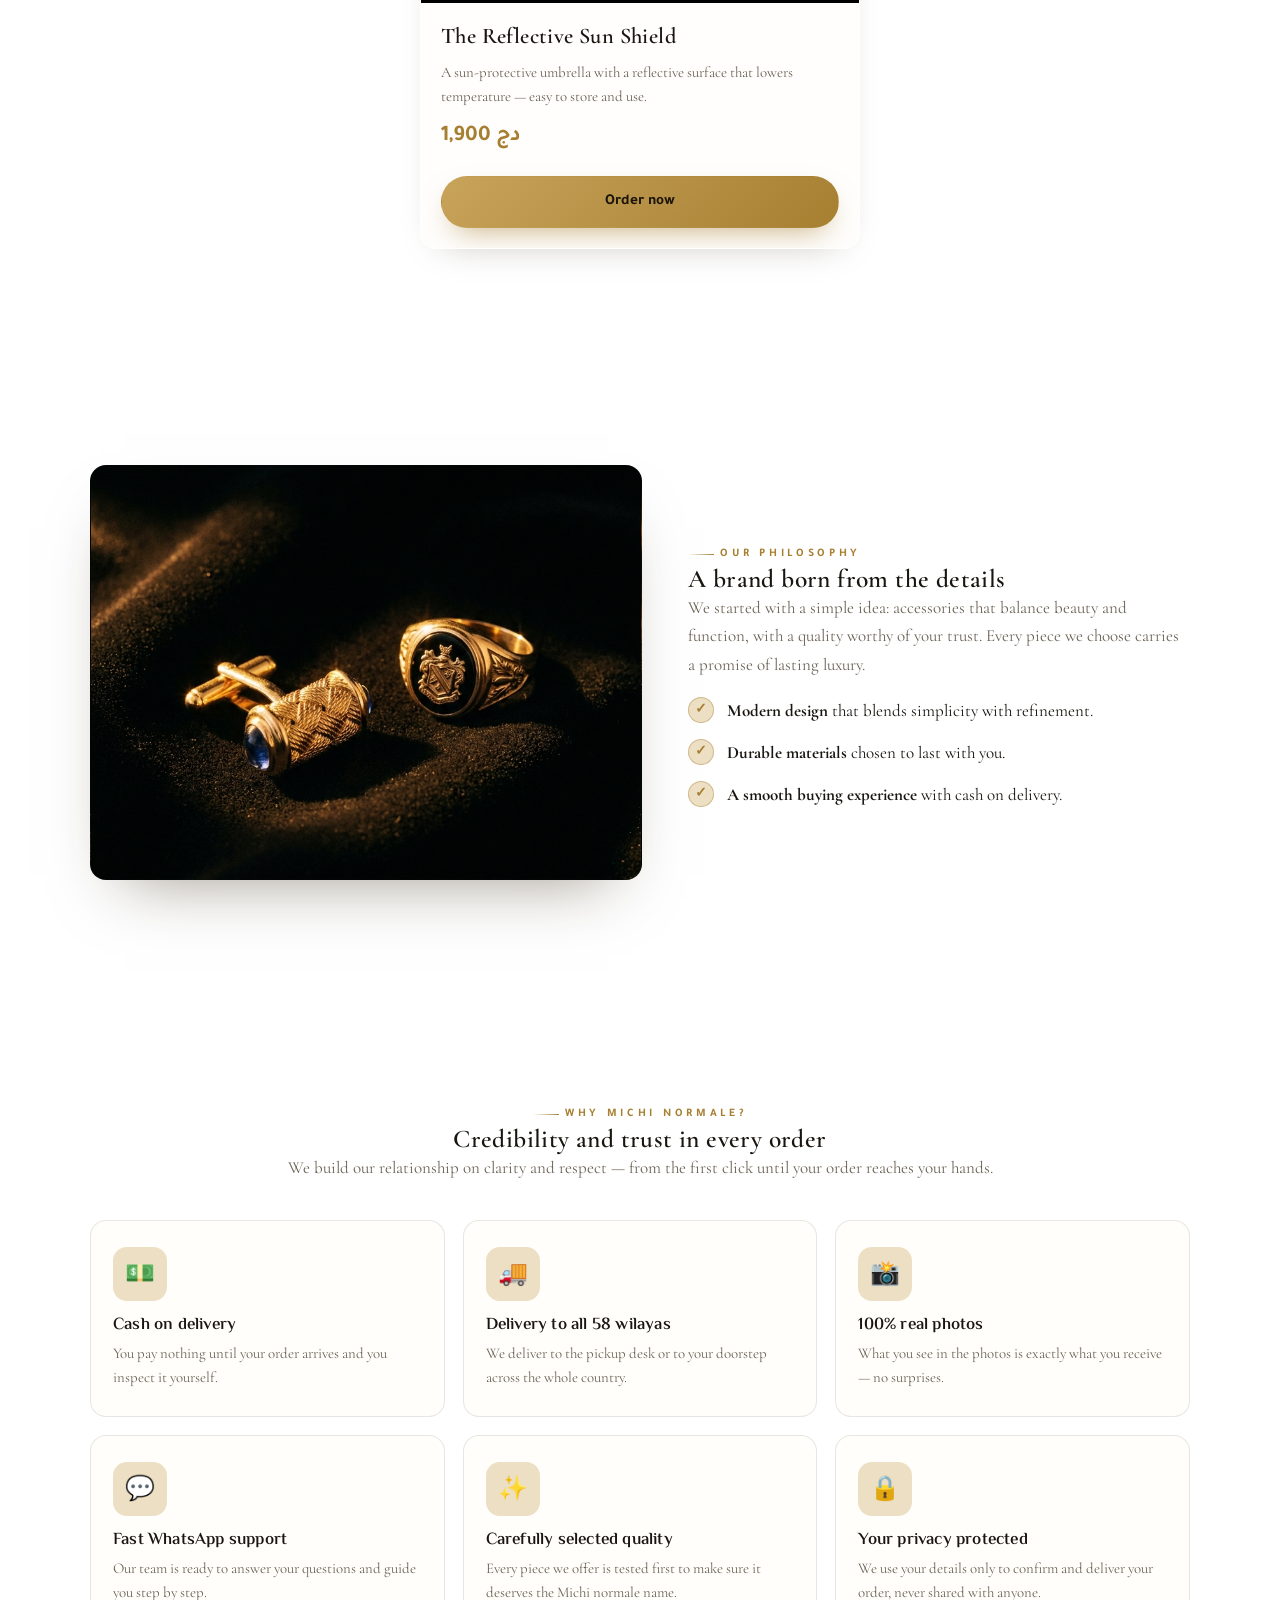
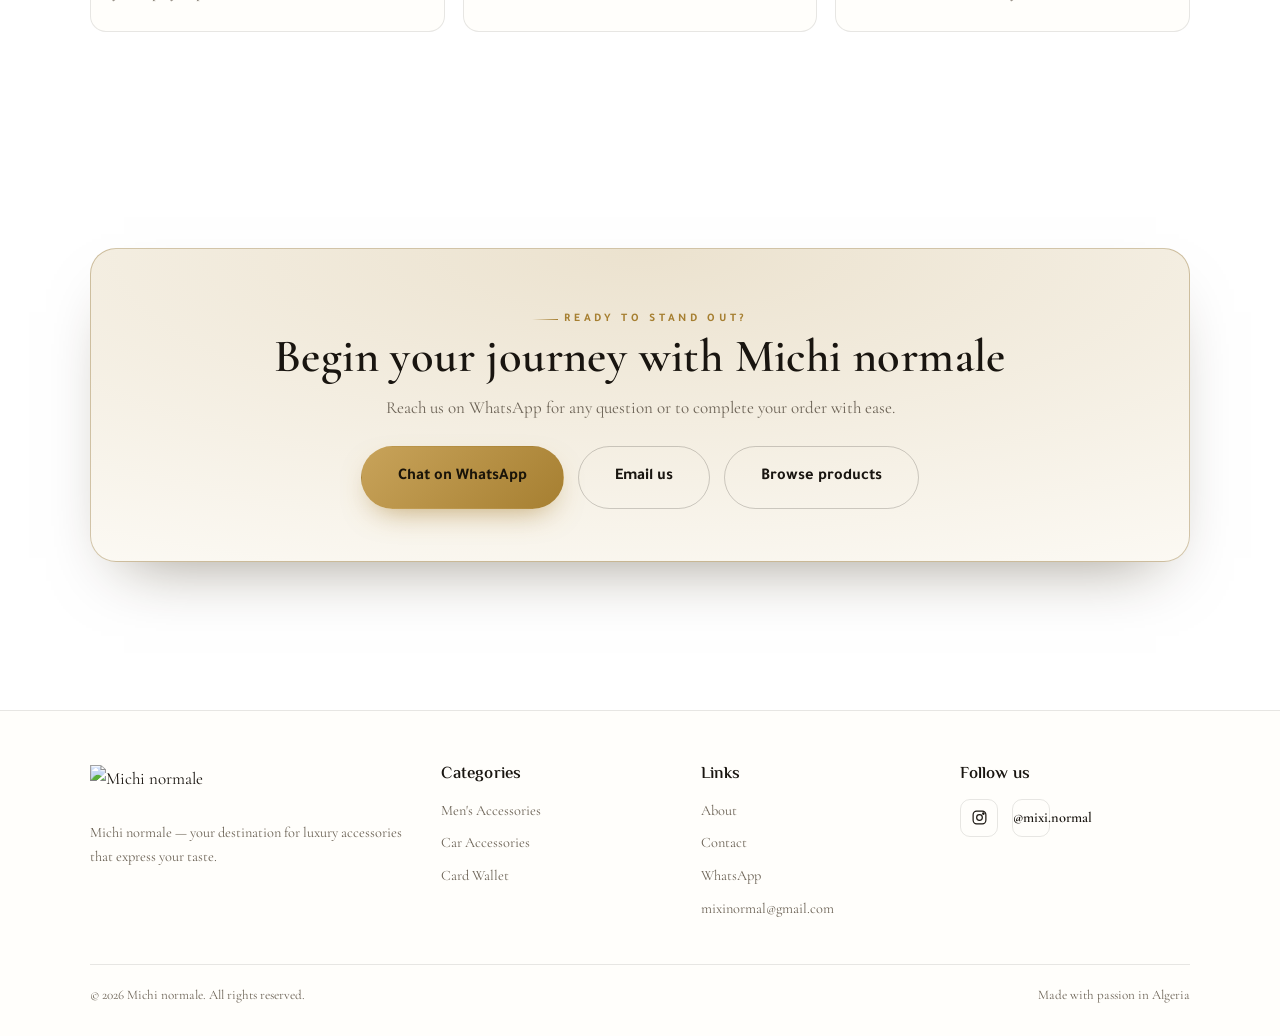
==== commit f5794ae4: "Add files via upload" ====
--- a/index.html
+++ b/index.html
@@ -151,22 +151,25 @@
           <p data-ar="محفظة بطاقات عصرية أنيقة وصغيرة، سهلة الاستخدام تتسع لبطاقاتك الأساسية في أناقة." data-en="A sleek, compact and modern card wallet — effortless to use and built to hold your essentials in style.">محفظة بطاقات عصرية أنيقة وصغيرة، سهلة الاستخدام تتسع لبطاقاتك الأساسية في أناقة.</p>
           <div class="price"><span class="now">1,500 دج</span></div>
           <div class="prow">
-            <a class="btn btn-primary" href="product-wallet.html" data-ar="اطلب الآن" data-en="Order now">اطلب الآن</a>
-            <a class="btn btn-ghost" href="product-wallet.html" data-ar="التفاصيل" data-en="Details">التفاصيل</a>
+            <a class="btn btn-primary btn-block" href="product-wallet.html" data-ar="اطلب الآن" data-en="Order now">اطلب الآن</a>
           </div>
         </div>
       </article>
 
-      <!-- showcase lifestyle: watches -->
-      <article class="tile">
-        <div class="ph" style="background-image:url('assets/lux-watch.png');aspect-ratio:1/1"></div>
-        <div class="cap"><span data-ar="قريبًا" data-en="Coming soon">قريبًا</span><h3 data-ar="ساعات فاخرة" data-en="Luxury Watches">ساعات فاخرة</h3></div>
-      </article>
-
-      <!-- showcase lifestyle: eyewear -->
-      <article class="tile">
-        <div class="ph" style="background-image:url('assets/lux-sunglasses.png');aspect-ratio:1/1"></div>
-        <div class="cap"><span data-ar="قريبًا" data-en="Coming soon">قريبًا</span><h3 data-ar="نظارات شمسية" data-en="Designer Eyewear">نظارات شمسية</h3></div>
+      <!-- Real product: Casio Edifice watch (blue / green) -->
+      <article class="product">
+        <div class="pimg" style="background-image:url('assets/watch-blue.jpg')">
+          <span class="badge" data-ar="جديد" data-en="New">جديد</span>
+        </div>
+        <div class="pbody">
+          <h3 data-ar="ساعة كاسيو إيديفيس" data-en="Casio Edifice Watch">ساعة كاسيو إيديفيس</h3>
+          <p data-ar="ساعة كاسيو إيديفيس بكريستال الياقوت ومقاومة للماء حتى 10 بار. متوفرة بلونين: الأزرق والأخضر." data-en="Casio Edifice with sapphire crystal and 10 BAR water resistance. Available in two colors: blue and green.">ساعة كاسيو إيديفيس بكريستال الياقوت ومقاومة للماء حتى 10 بار. متوفرة بلونين: الأزرق والأخضر.</p>
+          <div class="swatches" aria-hidden="true"><span class="sw sw-blue" title="أزرق / Blue"></span><span class="sw sw-green" title="أخضر / Green"></span></div>
+          <div class="price"><span class="now" data-ar="2,500 دج" data-en="2,500 DA">2,500 دج</span></div>
+          <div class="prow">
+            <a class="btn btn-primary btn-block" href="product-watch.html" data-ar="اطلب الآن" data-en="Order now">اطلب الآن</a>
+          </div>
+        </div>
       </article>
     </div>
   </div>
@@ -183,7 +186,7 @@
       <p data-ar="رفاهية وحماية ترافقك في كل رحلة." data-en="Comfort and protection that ride along with you.">رفاهية وحماية ترافقك في كل رحلة.</p>
     </div>
 
-    <div class="prod-grid reveal">
+    <div class="prod-grid prod-grid-single reveal">
       <!-- real product: reflective sun umbrella -->
       <article class="product">
         <div class="pimg" style="background-image:url('https://i.postimg.cc/xTbJKPJk/1781189340706.png')">
@@ -194,19 +197,9 @@
           <p data-ar="مظلة واقية من الشمس بسطح عاكس، تضمن خفض درجة الحرارة، سهلة التخزين والاستعمال." data-en="A sun-protective umbrella with a reflective surface that lowers temperature — easy to store and use.">مظلة واقية من الشمس بسطح عاكس، تضمن خفض درجة الحرارة، سهلة التخزين والاستعمال.</p>
           <div class="price"><span class="now">1,900 دج</span></div>
           <div class="prow">
-            <button class="btn btn-primary" type="button" data-order-name="مظلة واقية من الشمس عاكسة" data-order-price="1900" data-order-img="https://i.postimg.cc/xTbJKPJk/1781189340706.png" data-ar="اطلب الآن" data-en="Order now">اطلب الآن</button>
+            <a class="btn btn-primary btn-block" href="product-umbrella.html" data-ar="اطلب الآن" data-en="Order now">اطلب الآن</a>
           </div>
         </div>
-      </article>
-
-      <article class="tile">
-        <div class="ph" style="background-image:url('assets/lux-carkey.png');aspect-ratio:1/1"></div>
-        <div class="cap"><span data-ar="قريبًا" data-en="Coming soon">قريبًا</span><h3 data-ar="لمسات داخلية" data-en="Interior Details">لمسات داخلية</h3></div>
-      </article>
-
-      <article class="tile">
-        <div class="ph" style="background-image:url('assets/lux-jewelry.png');aspect-ratio:1/1"></div>
-        <div class="cap"><span data-ar="قريبًا" data-en="Coming soon">قريبًا</span><h3 data-ar="إكسسوارات مميزة" data-en="Signature Pieces">إكسسوارات مميزة</h3></div>
       </article>
     </div>
   </div>
--- a/styles.css
+++ b/styles.css
@@ -170,21 +170,20 @@
 .burger{display:none}
 
 /* ---------- Hero ---------- */
-.hero{position:relative;width:100%;text-align:center;overflow:hidden;background:#08070a}
-.hero .wrap{position:absolute;z-index:2;left:50%;top:50%;transform:translate(-50%,-50%);width:min(760px,90%);padding:0 16px}
-.hero .michi-fx{position:relative;z-index:0;width:100%;margin:0;background:#08070a;overflow:hidden}
-.hero .michi-fx .mfx-stage{position:relative;width:100%;aspect-ratio:1728/1080;--mr:220px}
-.hero .michi-fx::after{content:"";position:absolute;inset:0;z-index:1;pointer-events:none;background:radial-gradient(ellipse 90% 80% at 50% 45%,rgba(8,6,4,.72) 0%,rgba(8,6,4,.5) 45%,rgba(8,6,4,.25) 100%)}
-.hero .michi-fx .mfx-img{object-fit:cover}
-.hero h1{font-size:clamp(2.4rem,6vw,4.4rem);margin:.18em 0 .3em;color:#fff;text-shadow:0 2px 30px rgba(0,0,0,.55)}
+.hero{position:relative;display:block;min-height:clamp(560px,88vh,880px);overflow:hidden;background:#08070a}
+.hero .michi-fx{position:absolute;inset:0;z-index:0;width:100%;height:100%;margin:0;background:#08070a;overflow:hidden}
+.hero .michi-fx .mfx-stage{position:absolute;inset:0;width:100%;height:100%;aspect-ratio:auto;--mr:220px}
+.hero .michi-fx .mfx-img{width:100%;height:100%;object-fit:cover}
+.hero .michi-fx::after{content:"";position:absolute;inset:0;z-index:1;pointer-events:none;background:linear-gradient(100deg,rgba(7,6,9,.88) 0%,rgba(7,6,9,.62) 28%,rgba(7,6,9,.2) 50%,transparent 70%),linear-gradient(0deg,rgba(7,6,9,.92) 0%,rgba(7,6,9,.38) 30%,transparent 58%)}
+.hero .wrap{position:absolute;left:0;bottom:0;z-index:2;width:100%;max-width:600px;margin:0;padding:0 clamp(22px,5vw,68px) clamp(42px,8vh,82px);text-align:left}
+.hero .eyebrow{justify-content:flex-start;color:var(--gold-2)}
+.hero h1{font-size:clamp(2.2rem,5.4vw,4rem);line-height:1.06;margin:.12em 0 .42em;color:#fff;text-shadow:0 2px 38px rgba(0,0,0,.72)}
 .hero h1 .em{color:var(--gold-2);font-style:italic}
-.hero .lead{max-width:600px;margin:0 auto 1.7em;color:rgba(255,255,255,.9);font-size:clamp(1rem,2.2vw,1.18rem);text-shadow:0 1px 16px rgba(0,0,0,.5)}
-.hero-scroll{position:absolute;left:50%;bottom:22px;transform:translateX(-50%);z-index:2;width:26px;height:42px;border:1.5px solid rgba(255,255,255,.5);border-radius:14px;display:block}
-.hero-scroll::before{content:"";position:absolute;left:50%;top:8px;width:3px;height:8px;border-radius:2px;background:rgba(255,255,255,.8);transform:translateX(-50%);animation:scrolldot 1.8s var(--ease) infinite}
-@keyframes scrolldot{0%{opacity:0;transform:translate(-50%,0)}40%{opacity:1}100%{opacity:0;transform:translate(-50%,14px)}}
+.hero .lead{max-width:440px;margin:0 0 1.9em;color:rgba(255,255,255,.88);font-size:clamp(1rem,2.1vw,1.16rem);text-shadow:0 1px 18px rgba(0,0,0,.62)}
 .hero-cta{display:flex;gap:14px;justify-content:center;flex-wrap:wrap}
-.hero .eyebrow{color:var(--gold)}
-.hero .btn-ghost{color:#fff;border-color:rgba(255,255,255,.6)}
+.hero .hero-cta{justify-content:flex-start}
+.hero .btn-ghost{color:#fff;border-color:rgba(255,255,255,.55)}
+.hero .fx-tag{display:none}
 .hero .btn-ghost:hover{color:var(--gold);border-color:var(--gold)}
 
 /* 3D rotating carousel (based on user's spec, corrected CSS) */
@@ -261,7 +260,7 @@
 /* product card */
 .product{
   display:flex;flex-direction:column;border-radius:var(--radius);overflow:hidden;
-  background:var(--glass-bg);backdrop-filter:blur(16px) saturate(1.3);-webkit-backdrop-filter:blur(16px) saturate(1.3);border:1px solid var(--glass-border);box-shadow:var(--shadow-soft);
+  background:var(--glass-bg);backdrop-filter:blur(22px) saturate(1.6);-webkit-backdrop-filter:blur(22px) saturate(1.6);border:1px solid var(--glass-border);box-shadow:var(--shadow-soft),inset 0 1px 0 rgba(255,255,255,.3);
   transition:transform .4s var(--ease),box-shadow .4s var(--ease),border-color .4s;
 }
 .product:hover{transform:translateY(-6px);box-shadow:var(--shadow);border-color:color-mix(in srgb,var(--gold) 40%, transparent)}
@@ -273,8 +272,17 @@
 .price{display:flex;align-items:baseline;gap:10px;font-family:'Tajawal',sans-serif}
 .price .now{font-size:1.4rem;font-weight:700;color:var(--gold)}
 .price .old{color:var(--text-soft);text-decoration:line-through;font-size:.95rem}
-.prow{display:flex;gap:10px;margin-top:6px}
+.prow{display:flex;gap:10px;margin-top:auto;padding-top:10px}
 .prow .btn{flex:1}
+.swatches{display:flex;gap:10px;align-items:center;margin:2px 0}
+.swatches .sw{width:24px;height:24px;border-radius:50%;border:1px solid var(--line-strong);box-shadow:inset 0 0 0 2px #fff,var(--shadow-soft)}
+.sw-blue{background:#22304d}
+.sw-green{background:#3f4a1e}
+.prod-grid-single{grid-template-columns:minmax(0,440px);justify-content:center}
+.color-pick{display:flex;gap:12px;flex-wrap:wrap;margin:16px 0 6px}
+.color-pick button{display:flex;align-items:center;gap:9px;padding:.62em 1.15em;border-radius:999px;border:1px solid var(--line-strong);background:var(--glass-bg);color:var(--text);font-family:'Tajawal',sans-serif;font-weight:600;font-size:.95rem;cursor:pointer;transition:border-color .3s,transform .3s,box-shadow .3s}
+.color-pick button .dot{width:18px;height:18px;border-radius:50%;border:1px solid rgba(0,0,0,.25)}
+.color-pick button.active{border-color:var(--gold);box-shadow:var(--shadow-soft);transform:translateY(-2px)}
 
 /* ---------- Trust bar ---------- */
 .trust{display:grid;grid-template-columns:repeat(4,1fr);gap:18px}
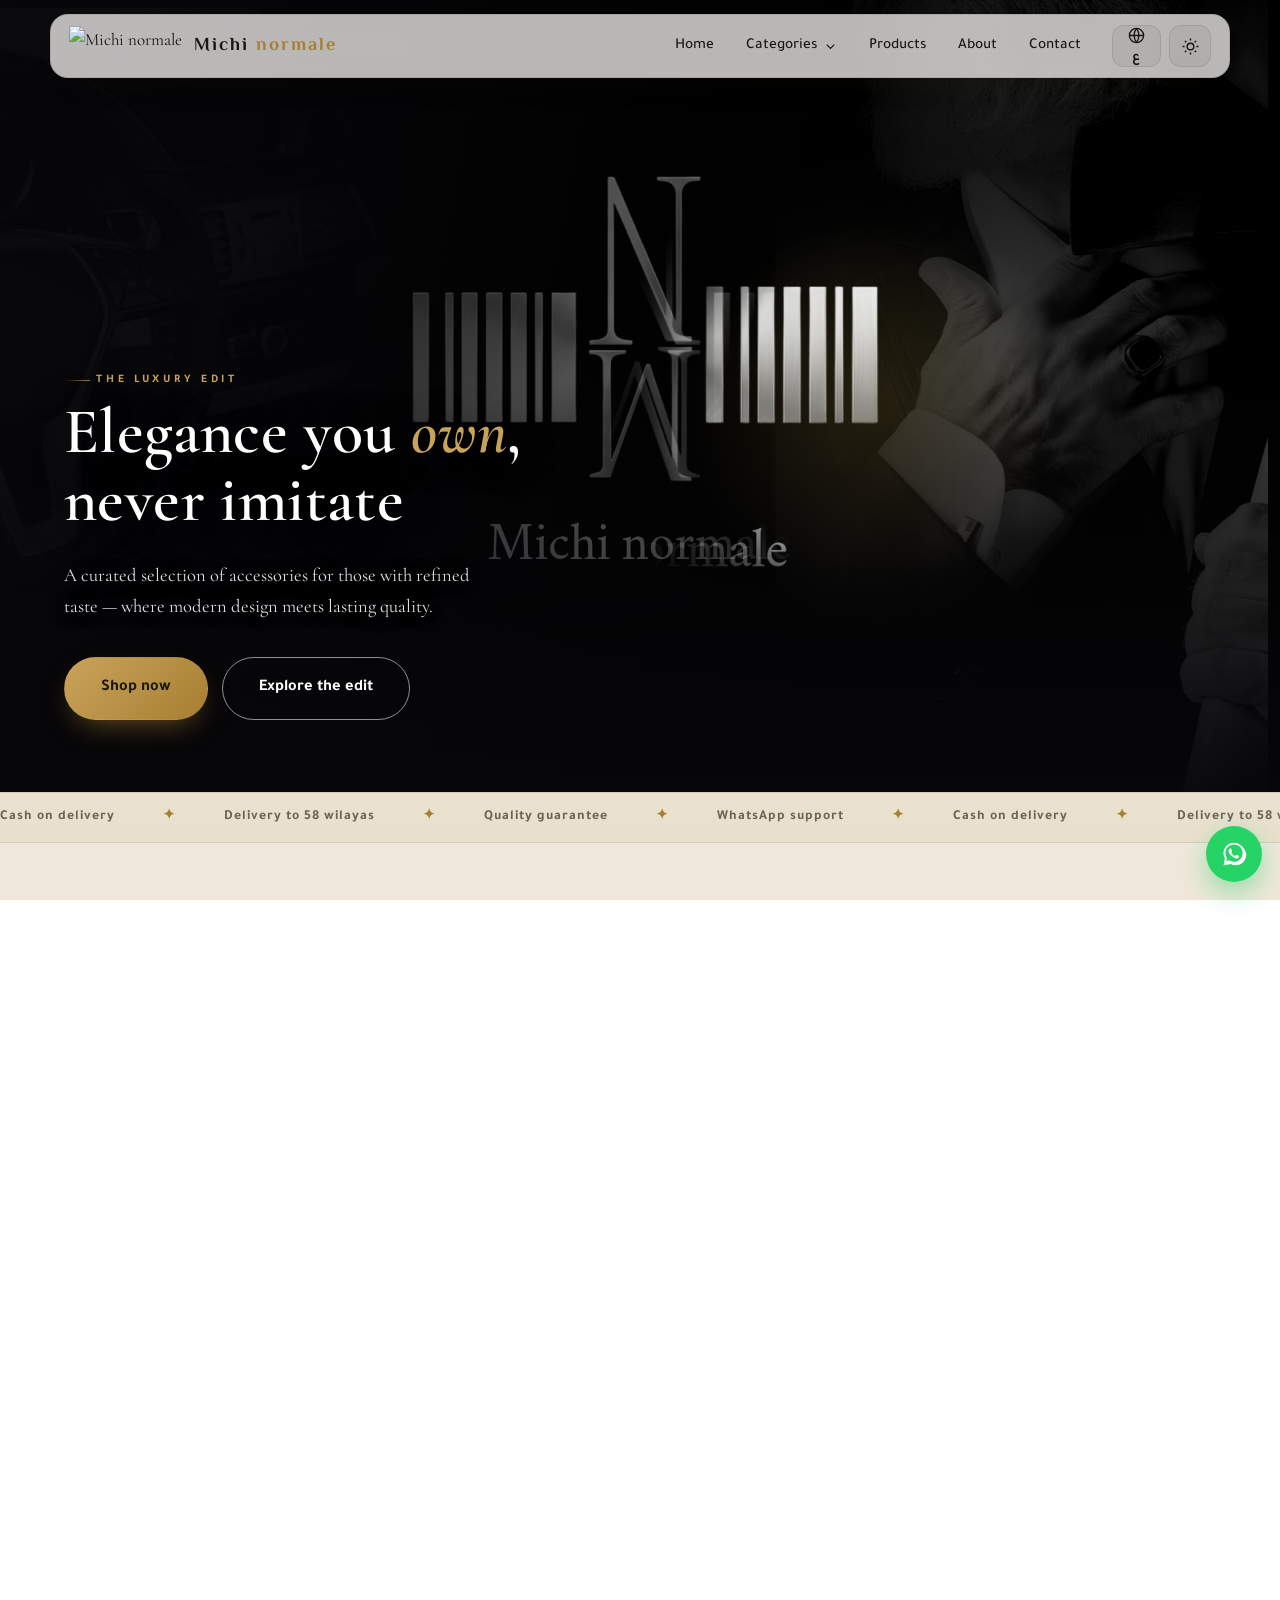
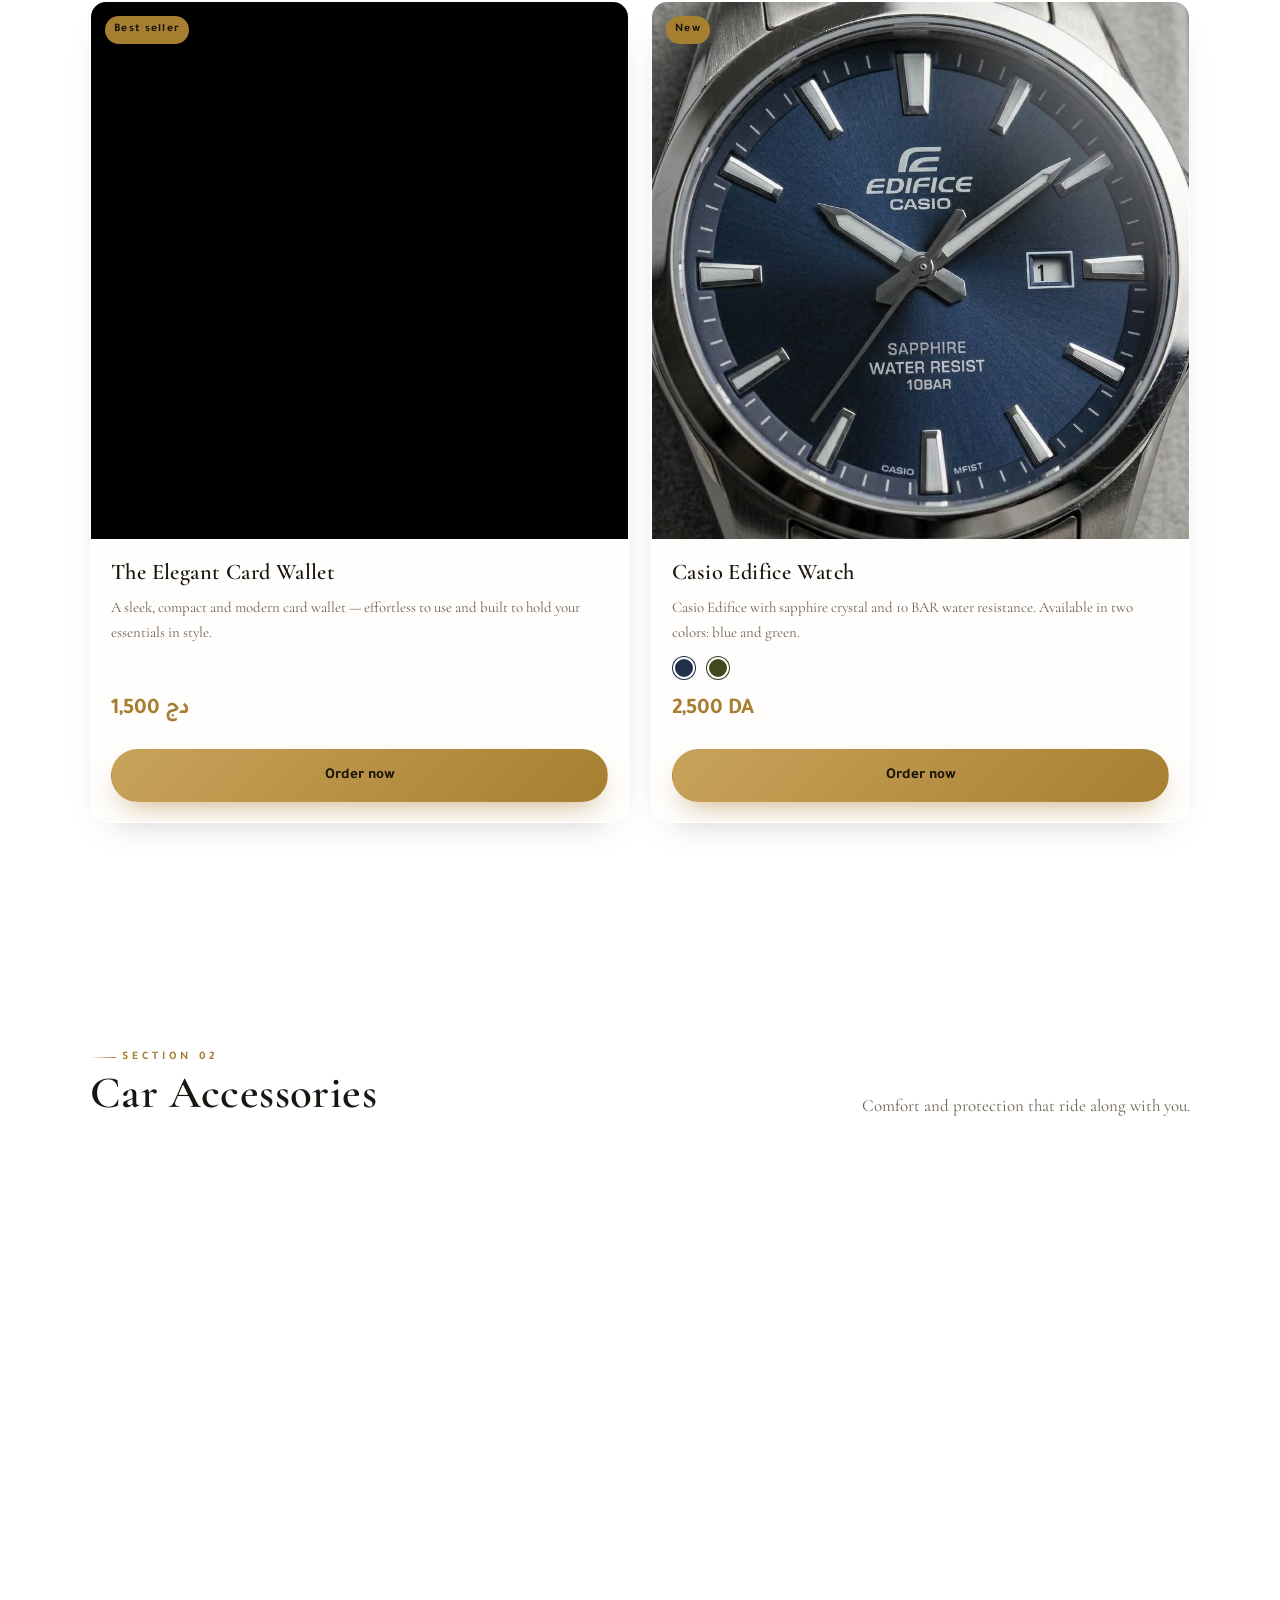
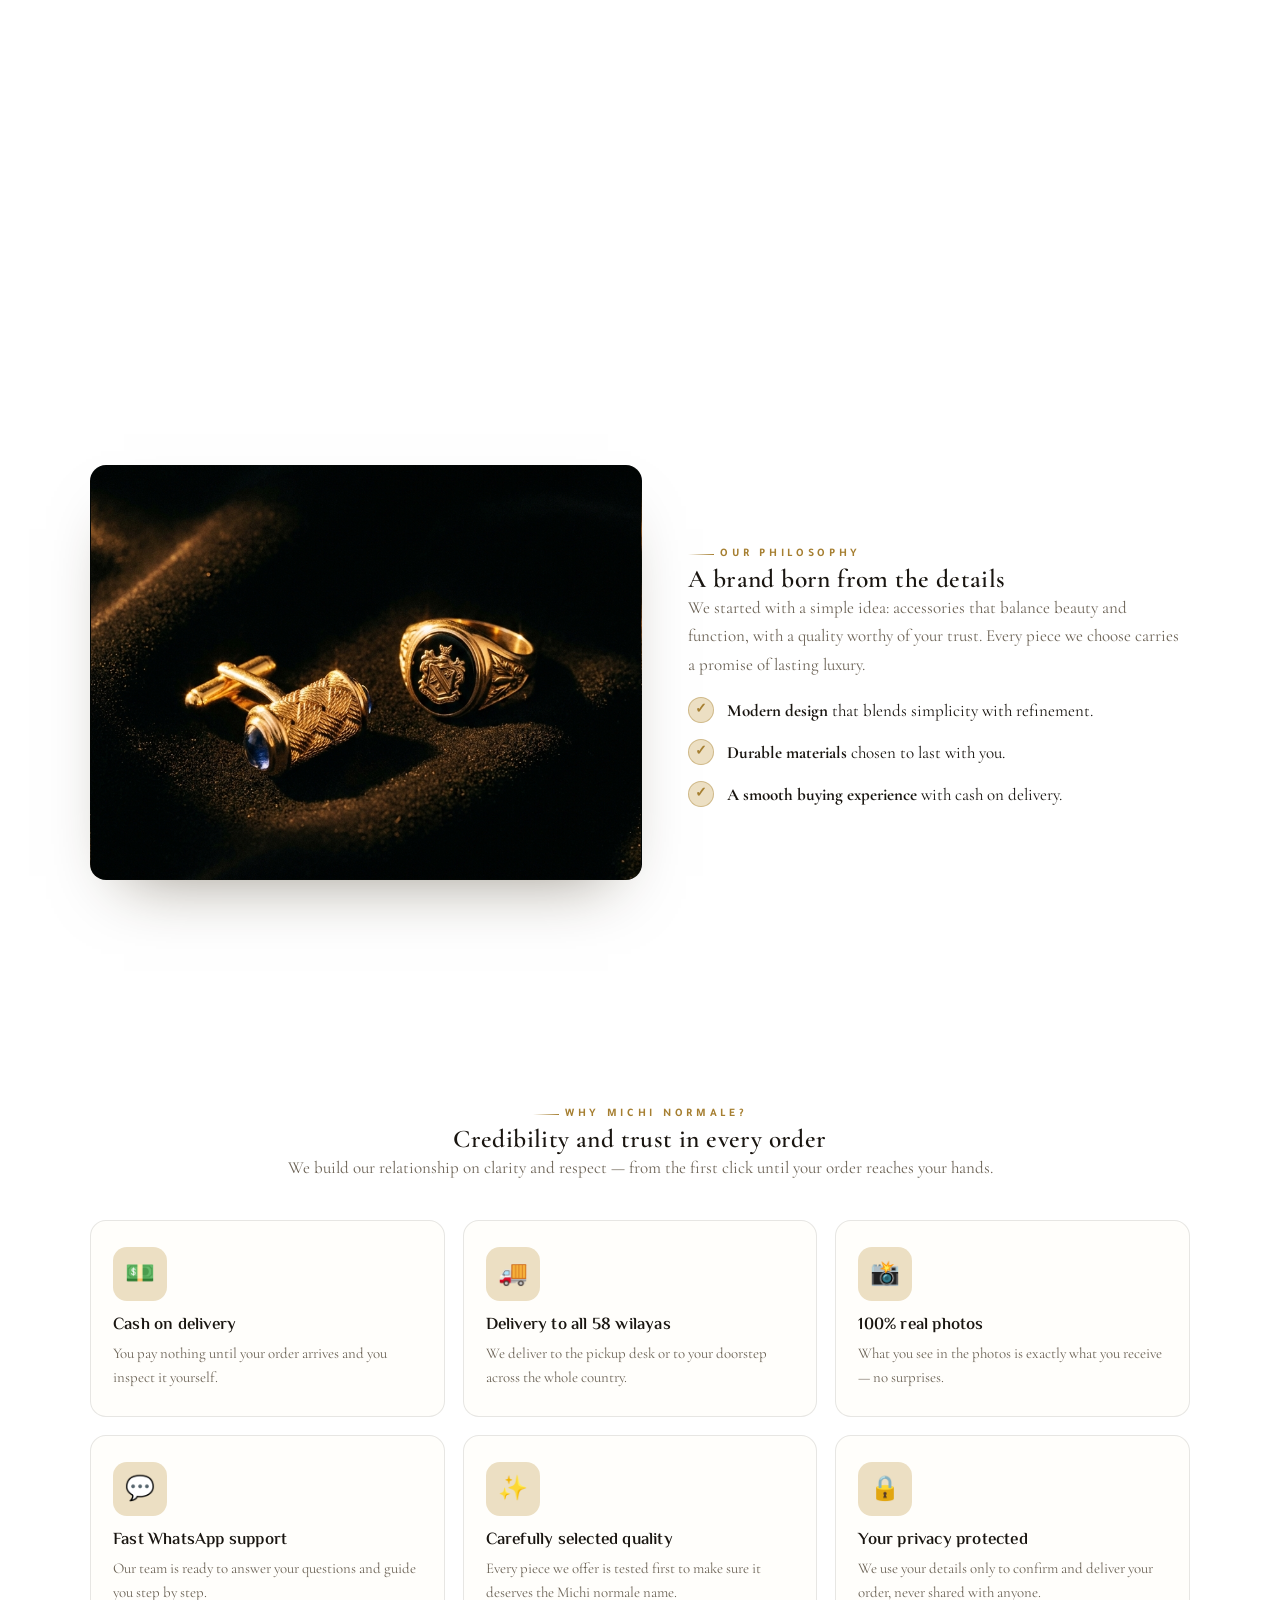
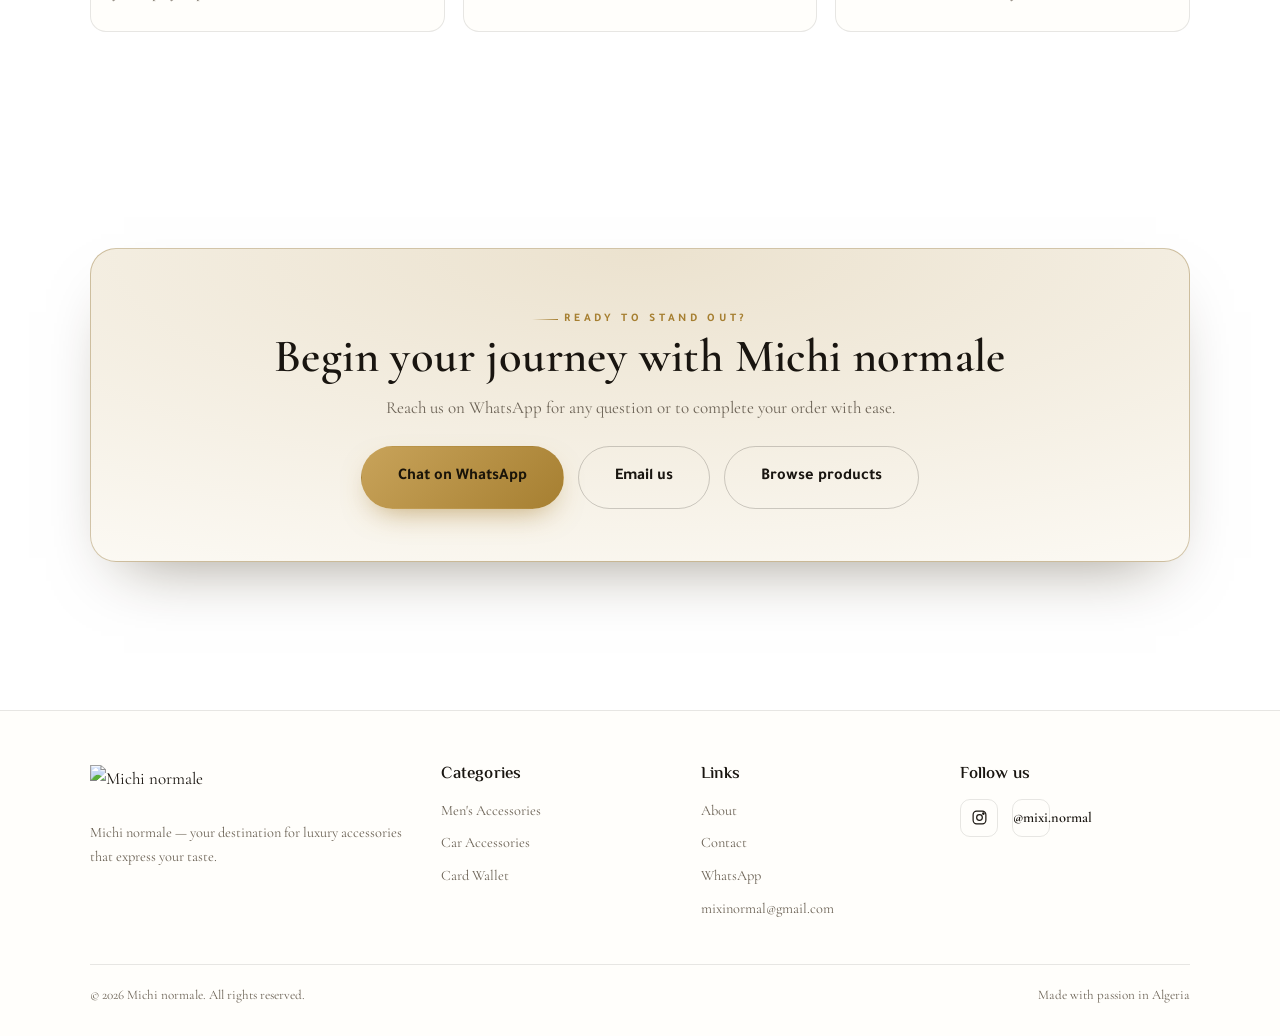
==== commit 15da713b: "Add files via upload" ====
--- a/index.html
+++ b/index.html
@@ -195,7 +195,7 @@
         <div class="pbody">
           <h3 data-ar="المظلة العاكسة للشمس" data-en="The Reflective Sun Shield">المظلة العاكسة للشمس</h3>
           <p data-ar="مظلة واقية من الشمس بسطح عاكس، تضمن خفض درجة الحرارة، سهلة التخزين والاستعمال." data-en="A sun-protective umbrella with a reflective surface that lowers temperature — easy to store and use.">مظلة واقية من الشمس بسطح عاكس، تضمن خفض درجة الحرارة، سهلة التخزين والاستعمال.</p>
-          <div class="price"><span class="now">1,900 دج</span></div>
+          <div class="price"><span class="now">1,650 دج</span></div>
           <div class="prow">
             <a class="btn btn-primary btn-block" href="product-umbrella.html" data-ar="اطلب الآن" data-en="Order now">اطلب الآن</a>
           </div>
@@ -217,7 +217,7 @@
         <ul class="feature-list">
           <li><span class="ck">✓</span><span data-ar="<b>تصميم عصري</b> يجمع بين البساطة والرقي." data-en="<b>Modern design</b> that blends simplicity with refinement."><b>تصميم عصري</b> يجمع ��ين البساطة والرقي.</span></li>
           <li><span class="ck">✓</span><span data-ar="<b>خامات متينة</b> مختارة لتدوم معك طويلاً." data-en="<b>Durable materials</b> chosen to last with you."><b>خامات متينة</b> مختارة لتدوم معك طويلاً.</span></li>
-          <li><span class="ck">✓</span><span data-ar="<b>تجربة شراء سلسة</b> مع الدفع عند الاستلام." data-en="<b>A smooth buying experience</b> with cash on delivery."><b>تجربة شراء سلسة</b> مع الدفع عند الاستلام.</span></li>
+          <li><span class="ck">✓</span><span data-ar="<b>تجربة شراء سلسة</b> مع الد��ع عند الاستلام." data-en="<b>A smooth buying experience</b> with cash on delivery."><b>تجربة شراء سلسة</b> مع الدفع عند الاستلام.</span></li>
         </ul>
       </div>
     </div>
